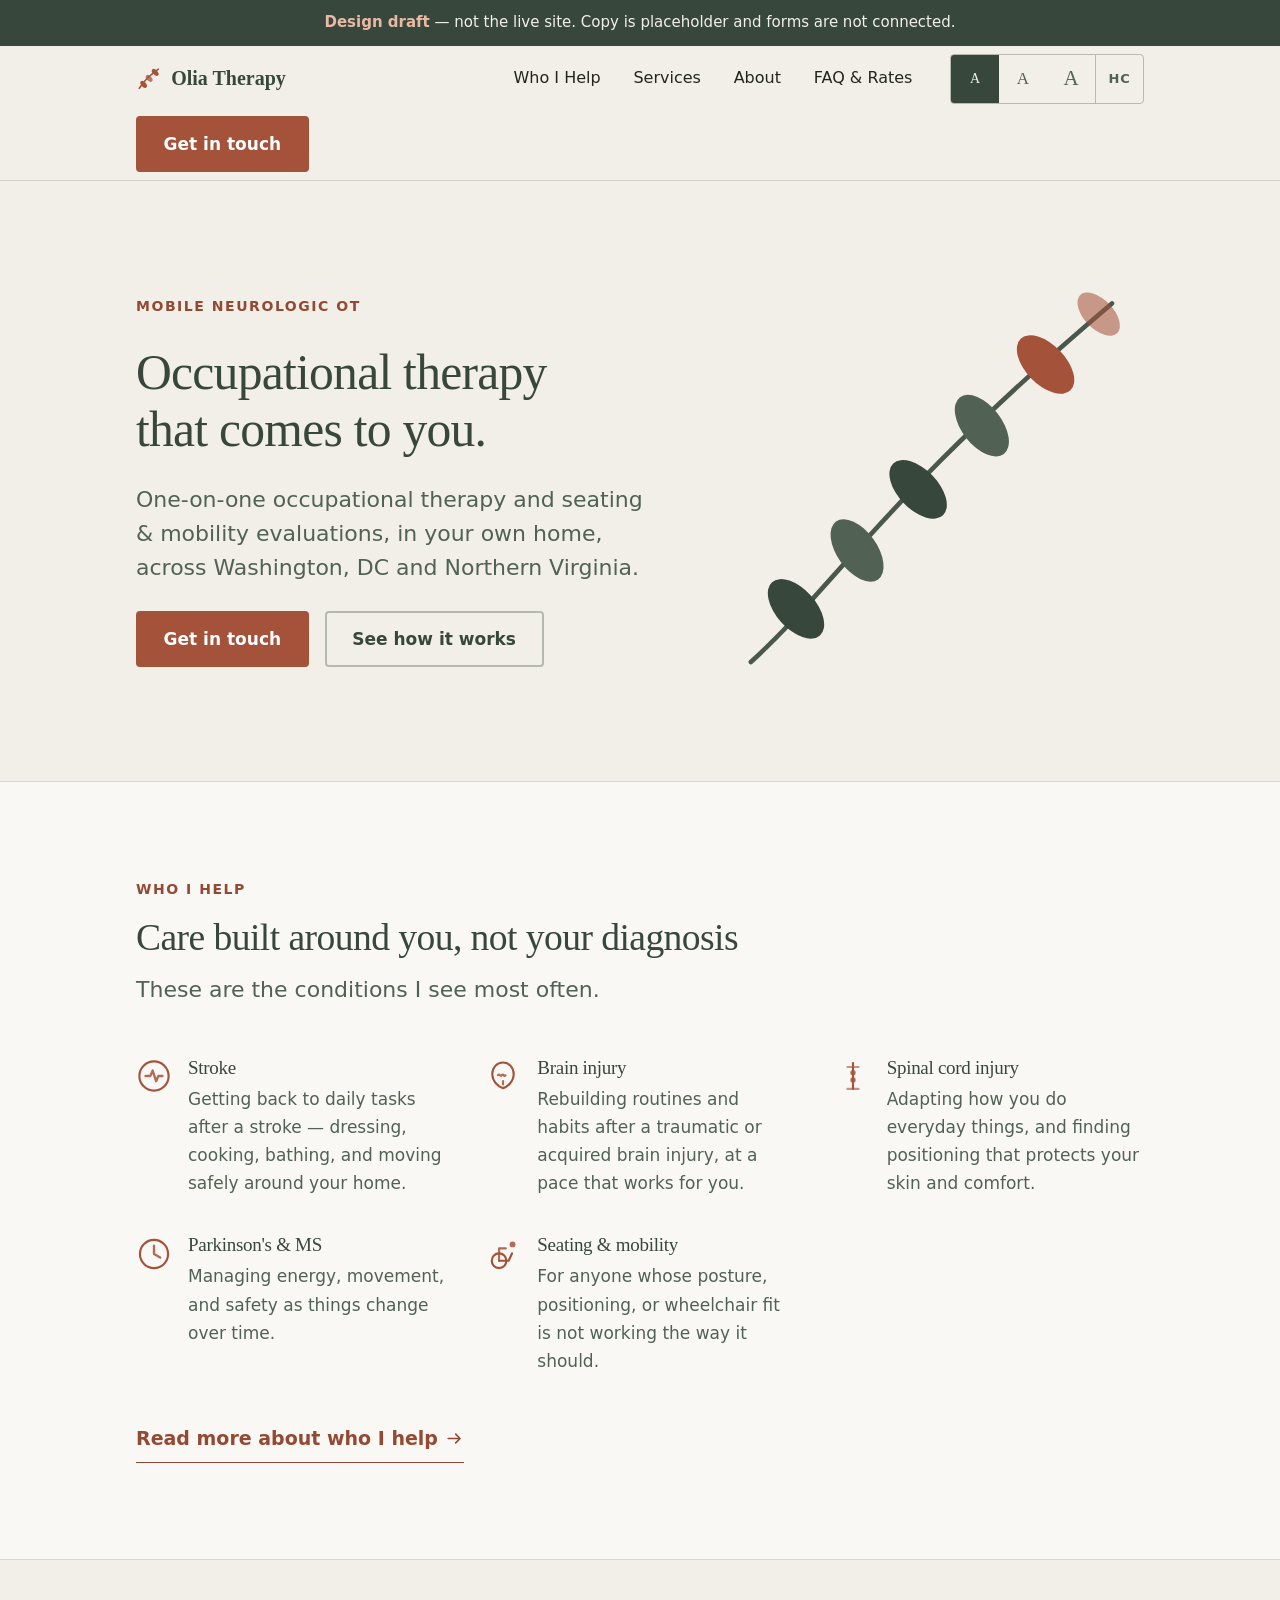
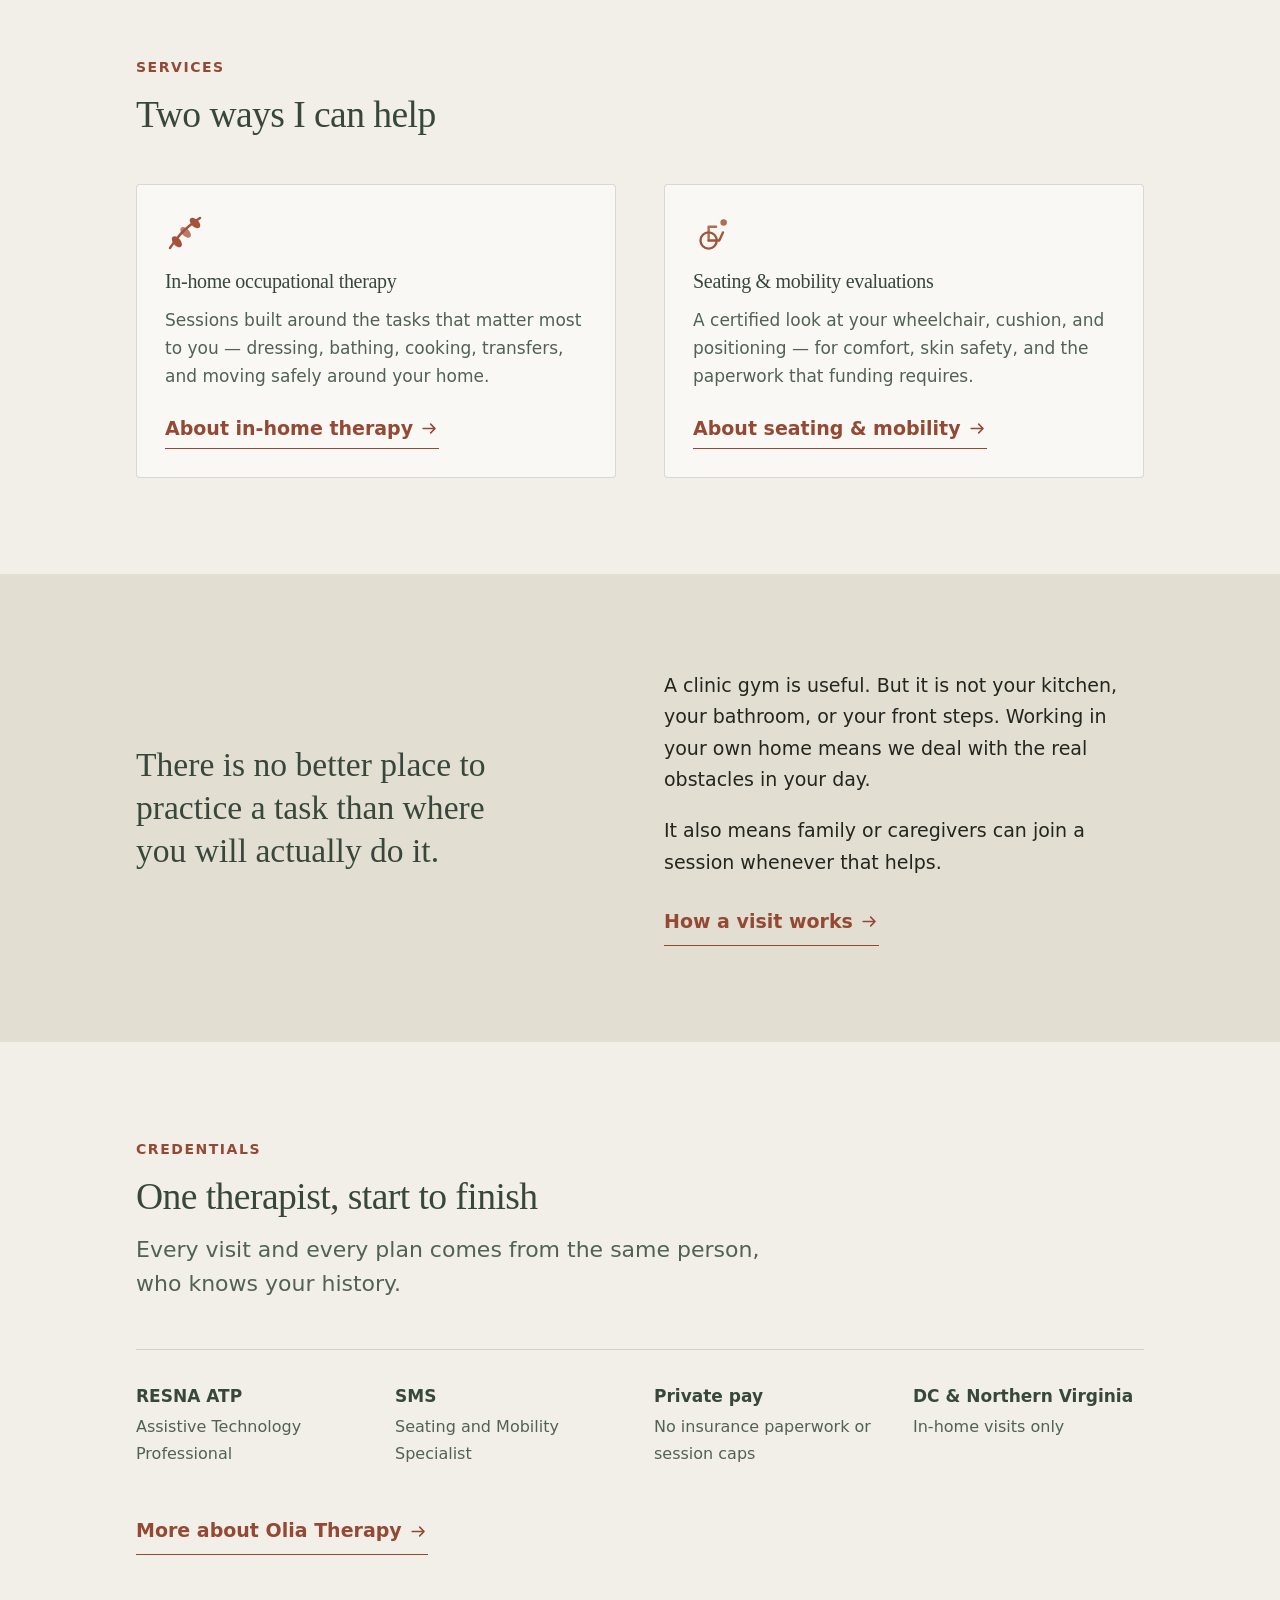
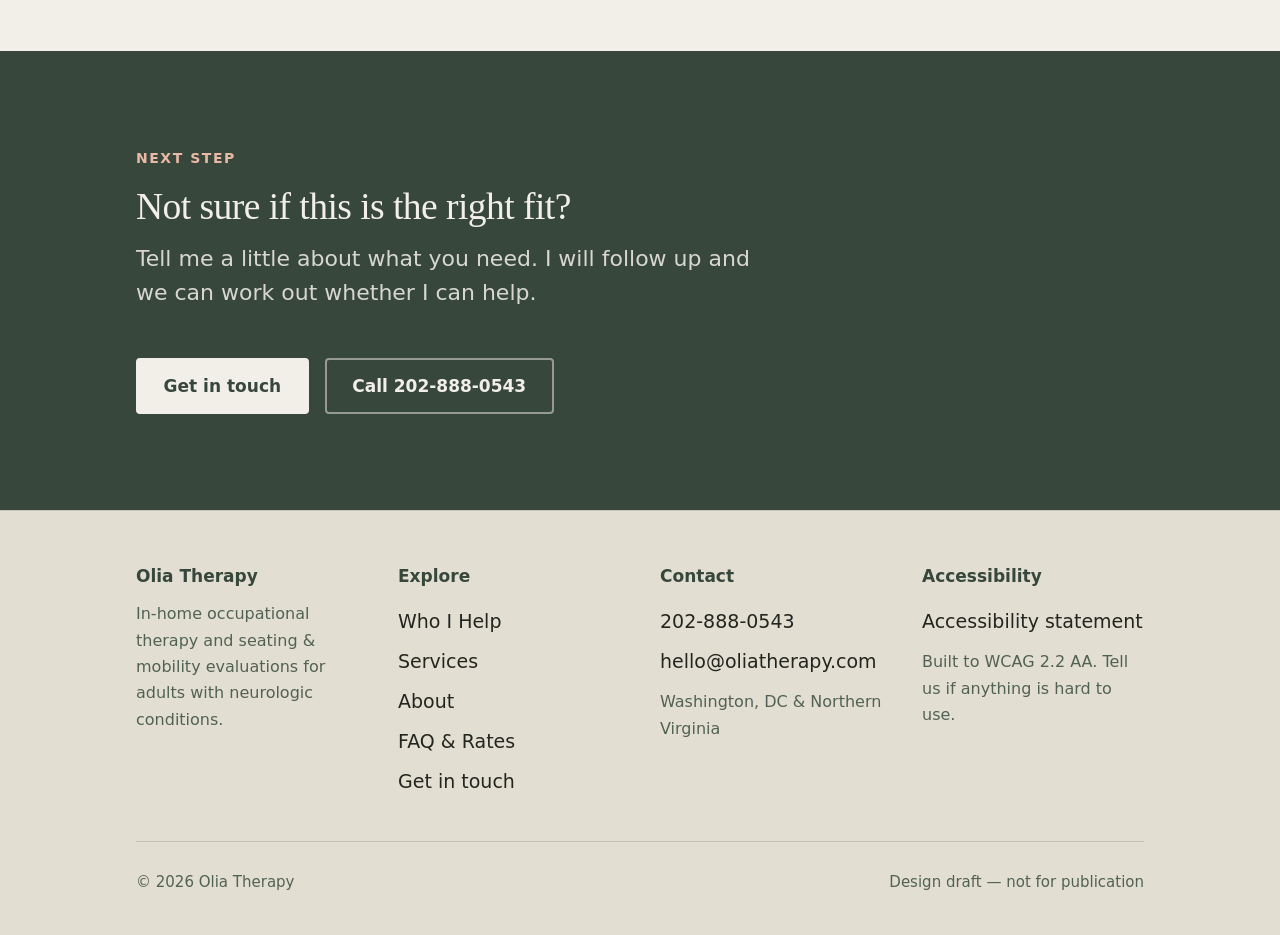
==== index.html @ f05eefa0 "Rebuild Olia Therapy one-pager as a six-page static site Splits the single-scroll draft into Home, W" ====
<!DOCTYPE html>
<html lang="en">
<head>
<meta charset="UTF-8">
<meta name="viewport" content="width=device-width, initial-scale=1">

<!-- DRAFT ONLY. oliatherapy.com is live; this copy must never be indexed
     alongside it. Do not remove until this becomes the canonical site. -->
<meta name="robots" content="noindex, nofollow, noarchive, nosnippet">

<title>In-home occupational therapy in DC & Northern Virginia | Olia Therapy</title>
<link rel="stylesheet" href="assets/css/site.css">
<link rel="preload" href="assets/fonts/worksans-var-latin.woff2" as="font" type="font/woff2" crossorigin>
<link rel="preload" href="assets/fonts/fraunces-var-latin.woff2" as="font" type="font/woff2" crossorigin>
<script>
/* Apply saved reading preferences before first paint to avoid a flash. */
(function(){try{var p=JSON.parse(localStorage.getItem('olia-reader-prefs'))||{};
if(p.textsize&&p.textsize!=='normal')document.documentElement.setAttribute('data-textsize',p.textsize);
if(p.contrast==='high')document.documentElement.setAttribute('data-contrast','high');}catch(e){}})();
</script>
</head>
<body>

<a class="skip" href="#main">Skip to main content</a>

<svg class="visually-hidden" aria-hidden="true" focusable="false" xmlns="http://www.w3.org/2000/svg">
  <symbol id="i-branch" viewBox="0 0 32 32"><path d="M4 28C9 21 13 14 28 4" fill="none" stroke="currentColor" stroke-width="2" stroke-linecap="round"/><ellipse cx="9.5" cy="23" rx="3" ry="5.2" transform="rotate(-40 9.5 23)" fill="currentColor"/><ellipse cx="16.5" cy="15.5" rx="3" ry="5.2" transform="rotate(-45 16.5 15.5)" fill="currentColor" opacity=".75"/><ellipse cx="24" cy="8" rx="3" ry="5.2" transform="rotate(-45 24 8)" fill="currentColor"/></symbol>
  <symbol id="i-phone" viewBox="0 0 24 24"><path d="M6.5 3h3l1.5 4-2 1.5a12 12 0 0 0 6.5 6.5L17 13l4 1.5v3a2.5 2.5 0 0 1-2.8 2.5C10.4 19.3 4.7 13.6 4 5.8A2.5 2.5 0 0 1 6.5 3Z" fill="none" stroke="currentColor" stroke-width="1.9" stroke-linejoin="round"/></symbol>
  <symbol id="i-mail" viewBox="0 0 24 24"><rect x="2.75" y="5" width="18.5" height="14" rx="2" fill="none" stroke="currentColor" stroke-width="1.9"/><path d="m3.5 6.5 8.5 6.5 8.5-6.5" fill="none" stroke="currentColor" stroke-width="1.9" stroke-linecap="round" stroke-linejoin="round"/></symbol>
  <symbol id="i-menu" viewBox="0 0 24 24"><path d="M4 7h16M4 12h16M4 17h16" fill="none" stroke="currentColor" stroke-width="2" stroke-linecap="round"/></symbol>
  <symbol id="i-close" viewBox="0 0 24 24"><path d="m6 6 12 12M18 6 6 18" fill="none" stroke="currentColor" stroke-width="2" stroke-linecap="round"/></symbol>
  <symbol id="i-arrow" viewBox="0 0 24 24"><path d="M4 12h15m0 0-5.5-5.5M19 12l-5.5 5.5" fill="none" stroke="currentColor" stroke-width="2" stroke-linecap="round" stroke-linejoin="round"/></symbol>
  <symbol id="i-chevron" viewBox="0 0 24 24"><path d="m6 9.5 6 6 6-6" fill="none" stroke="currentColor" stroke-width="2" stroke-linecap="round" stroke-linejoin="round"/></symbol>
  <symbol id="i-info" viewBox="0 0 24 24"><circle cx="12" cy="12" r="9.25" fill="none" stroke="currentColor" stroke-width="1.9"/><path d="M12 11v5.5M12 7.6v.9" stroke="currentColor" stroke-width="2" stroke-linecap="round"/></symbol>
  <symbol id="i-camera" viewBox="0 0 24 24"><rect x="2.75" y="6.5" width="18.5" height="13.5" rx="2.5" fill="none" stroke="currentColor" stroke-width="1.8"/><circle cx="12" cy="13.25" r="3.75" fill="none" stroke="currentColor" stroke-width="1.8"/><path d="M8.5 6.5 10 4h4l1.5 2.5" fill="none" stroke="currentColor" stroke-width="1.8" stroke-linejoin="round"/></symbol>
  <symbol id="i-stroke" viewBox="0 0 32 32"><circle cx="16" cy="16" r="13" fill="none" stroke="currentColor" stroke-width="1.9"/><path d="M8.5 16h4.2l2.1-4.8 3.1 9.4 2-4.6h3.6" fill="none" stroke="currentColor" stroke-width="2.1" stroke-linecap="round" stroke-linejoin="round" opacity=".85"/></symbol>
  <symbol id="i-brain" viewBox="0 0 32 32"><path d="M16 4c5.5 0 9.5 4.6 9.5 10.3 0 6.6-5.6 11.4-9.5 12.5-3.9-1.1-9.5-5.9-9.5-12.5C6.5 8.6 10.5 4 16 4Z" fill="none" stroke="currentColor" stroke-width="1.9"/><path d="M11.5 15.2c1.7-1.9 1.7 2 3.4.1 1.7-1.9 1.7 2 3.4.1M16 20.5v3" fill="none" stroke="currentColor" stroke-width="1.9" stroke-linecap="round" opacity=".85"/></symbol>
  <symbol id="i-spine" viewBox="0 0 32 32"><path d="M16 4.5v23" fill="none" stroke="currentColor" stroke-width="1.9" stroke-linecap="round"/><path d="M11 8h10M11 27.5h10" fill="none" stroke="currentColor" stroke-width="1.9" stroke-linecap="round" opacity=".6"/><circle cx="16" cy="13" r="2.4" fill="currentColor" opacity=".85"/><circle cx="16" cy="19.5" r="2.4" fill="currentColor" opacity=".85"/></symbol>
  <symbol id="i-progressive" viewBox="0 0 32 32"><circle cx="16" cy="16" r="12.5" fill="none" stroke="currentColor" stroke-width="1.9"/><path d="M16 8.5V16l5.5 3.2" fill="none" stroke="currentColor" stroke-width="2.1" stroke-linecap="round" stroke-linejoin="round" opacity=".85"/></symbol>
  <symbol id="i-seating" viewBox="0 0 32 32"><circle cx="12.5" cy="22" r="6.5" fill="none" stroke="currentColor" stroke-width="1.9"/><path d="M12.5 22h8.5l3-6.5" fill="none" stroke="currentColor" stroke-width="1.9" stroke-linecap="round" stroke-linejoin="round"/><path d="M12.5 22V11h6" fill="none" stroke="currentColor" stroke-width="1.9" stroke-linecap="round" stroke-linejoin="round" opacity=".85"/><circle cx="24.5" cy="7.5" r="2.6" fill="currentColor" opacity=".85"/></symbol>
</svg>

<aside class="draft-banner" aria-label="Draft notice">
  <strong>Design draft</strong> &mdash; not the live site. Copy is placeholder and forms are not connected.
</aside>

<header class="site-header">
  <div class="header-inner">
    <a class="brand" href="index.html">
      <svg aria-hidden="true" focusable="false" style="color:var(--clay)"><use href="#i-branch"/></svg>
      Olia Therapy
    </a>

    <nav class="nav-links" aria-label="Main">
      <a href="conditions.html">Who I Help</a>
      <a href="services.html">Services</a>
      <a href="about.html">About</a>
      <a href="faq.html">FAQ &amp; Rates</a>
    </nav>

    <div class="reader-controls">
        <span class="visually-hidden" id="rc-desktop-label">Reading options</span>
        <div class="rc-group" role="group" aria-labelledby="rc-desktop-label">
          <button type="button" class="rc-btn s1" data-set-textsize="normal" aria-pressed="true"><span aria-hidden="true">A</span><span class="visually-hidden">Standard text size</span></button>
          <button type="button" class="rc-btn s2" data-set-textsize="large" aria-pressed="false"><span aria-hidden="true">A</span><span class="visually-hidden">Large text size</span></button>
          <button type="button" class="rc-btn s3" data-set-textsize="xlarge" aria-pressed="false"><span aria-hidden="true">A</span><span class="visually-hidden">Extra large text size</span></button>
          <button type="button" class="rc-btn contrast" data-toggle-contrast aria-pressed="false">HC<span class="visually-hidden"> — high contrast mode</span></button>
        </div>
      </div>

    <a class="btn btn-primary" href="contact.html">Get in touch</a>

    <button type="button" class="menu-toggle" data-menu-open aria-expanded="false" aria-controls="mobile-menu">
      <svg aria-hidden="true" focusable="false"><use href="#i-menu"/></svg>
      Menu
    </button>
  </div>
</header>

<div class="mobile-menu" id="mobile-menu" hidden>
  <div class="mm-head">
    <span class="brand" aria-hidden="true">
      <svg focusable="false" style="color:var(--clay)"><use href="#i-branch"/></svg>
      Olia Therapy
    </span>
    <button type="button" class="mm-close" data-menu-close>
      <svg aria-hidden="true" focusable="false"><use href="#i-close"/></svg>
      <span class="visually-hidden">Close menu</span>
    </button>
  </div>
  <nav class="mm-links" aria-label="Main">
    <a href="conditions.html">Who I Help</a>
    <a href="services.html">Services</a>
    <a href="about.html">About</a>
    <a href="faq.html">FAQ &amp; Rates</a>
    <a href="contact.html">Get in touch</a>
  </nav>
  <div class="mm-foot">
    <div class="reader-controls">
        <span class="visually-hidden" id="rc-mobile-label">Reading options</span>
        <div class="rc-group" role="group" aria-labelledby="rc-mobile-label">
          <button type="button" class="rc-btn s1" data-set-textsize="normal" aria-pressed="true"><span aria-hidden="true">A</span><span class="visually-hidden">Standard text size</span></button>
          <button type="button" class="rc-btn s2" data-set-textsize="large" aria-pressed="false"><span aria-hidden="true">A</span><span class="visually-hidden">Large text size</span></button>
          <button type="button" class="rc-btn s3" data-set-textsize="xlarge" aria-pressed="false"><span aria-hidden="true">A</span><span class="visually-hidden">Extra large text size</span></button>
          <button type="button" class="rc-btn contrast" data-toggle-contrast aria-pressed="false">HC<span class="visually-hidden"> — high contrast mode</span></button>
        </div>
      </div>
    <a class="btn btn-primary" href="tel:+12028880543">Call 202-888-0543</a>
  </div>
</div>

<main id="main">

  <section class="hero">
    <div class="wrap">
      <div class="hero-grid">
        <div class="hero-copy">
          <p class="eyebrow">Mobile neurologic OT</p>
          <h1>Occupational therapy that comes to you.</h1>
          <p class="lede">One-on-one occupational therapy and seating &amp; mobility evaluations, in your own home, across Washington, DC and Northern Virginia.</p>
          <div class="btn-row">
            <a class="btn btn-primary" href="contact.html">Get in touch</a>
            <a class="btn btn-secondary" href="services.html">See how it works</a>
          </div>
        </div>
        <svg class="hero-art" viewBox="0 0 320 320" role="img" aria-labelledby="hero-art-title" style="color:var(--deep)">
  <title id="hero-art-title">An olive branch drawn as a rising line of leaves</title>
  <path d="M24 296C86 240 128 168 296 26" fill="none" stroke="currentColor" stroke-width="3.5" stroke-linecap="round" opacity=".9"/>
  <ellipse cx="58" cy="256" rx="15" ry="27" transform="rotate(-42 58 256)" fill="var(--deep)"/>
  <ellipse cx="104" cy="212" rx="15" ry="27" transform="rotate(-36 104 212)" fill="var(--mid)"/>
  <ellipse cx="150" cy="166" rx="15" ry="27" transform="rotate(-44 150 166)" fill="var(--deep)"/>
  <ellipse cx="198" cy="118" rx="15" ry="27" transform="rotate(-38 198 118)" fill="var(--mid)"/>
  <ellipse cx="246" cy="72" rx="15" ry="27" transform="rotate(-44 246 72)" fill="var(--clay)"/>
  <ellipse cx="286" cy="34" rx="11" ry="20" transform="rotate(-44 286 34)" fill="var(--clay)" opacity=".55"/>
</svg>
      </div>
    </div>
  </section>

  <section class="band-surface">
    <div class="wrap">
      <div class="section-head">
        <p class="eyebrow">Who I help</p>
        <h2>Care built around you, not your diagnosis</h2>
        <p class="lede">These are the conditions I see most often.</p>
      </div>
      <div class="condition-list">
        <div class="condition">
          <svg aria-hidden="true" focusable="false" style="color:var(--clay)"><use href="#i-stroke"/></svg>
          <div>
            <h3>Stroke</h3>
            <p>Getting back to daily tasks after a stroke — dressing, cooking, bathing, and moving safely around your home.</p>
          </div>
        </div>
        <div class="condition">
          <svg aria-hidden="true" focusable="false" style="color:var(--clay)"><use href="#i-brain"/></svg>
          <div>
            <h3>Brain injury</h3>
            <p>Rebuilding routines and habits after a traumatic or acquired brain injury, at a pace that works for you.</p>
          </div>
        </div>
        <div class="condition">
          <svg aria-hidden="true" focusable="false" style="color:var(--clay)"><use href="#i-spine"/></svg>
          <div>
            <h3>Spinal cord injury</h3>
            <p>Adapting how you do everyday things, and finding positioning that protects your skin and comfort.</p>
          </div>
        </div>
        <div class="condition">
          <svg aria-hidden="true" focusable="false" style="color:var(--clay)"><use href="#i-progressive"/></svg>
          <div>
            <h3>Parkinson's &amp; MS</h3>
            <p>Managing energy, movement, and safety as things change over time.</p>
          </div>
        </div>
        <div class="condition">
          <svg aria-hidden="true" focusable="false" style="color:var(--clay)"><use href="#i-seating"/></svg>
          <div>
            <h3>Seating &amp; mobility</h3>
            <p>For anyone whose posture, positioning, or wheelchair fit is not working the way it should.</p>
          </div>
        </div>
      </div>
      <p style="margin-top:2.5rem">
        <a class="link-arrow" href="conditions.html">Read more about who I help<svg aria-hidden="true" focusable="false"><use href="#i-arrow"/></svg></a>
      </p>
    </div>
  </section>

  <section>
    <div class="wrap">
      <div class="section-head">
        <p class="eyebrow">Services</p>
        <h2>Two ways I can help</h2>
      </div>
      <div class="grid-2">
        <div class="card">
          <svg class="card-icon" aria-hidden="true" focusable="false" style="color:var(--clay)"><use href="#i-branch"/></svg>
          <h3>In-home occupational therapy</h3>
          <p>Sessions built around the tasks that matter most to you — dressing, bathing, cooking, transfers, and moving safely around your home.</p>
          <a class="link-arrow" href="services.html#in-home">About in-home therapy<svg aria-hidden="true" focusable="false"><use href="#i-arrow"/></svg></a>
        </div>
        <div class="card">
          <svg class="card-icon" aria-hidden="true" focusable="false" style="color:var(--clay)"><use href="#i-seating"/></svg>
          <h3>Seating &amp; mobility evaluations</h3>
          <p>A certified look at your wheelchair, cushion, and positioning — for comfort, skin safety, and the paperwork that funding requires.</p>
          <a class="link-arrow" href="services.html#seating">About seating &amp; mobility<svg aria-hidden="true" focusable="false"><use href="#i-arrow"/></svg></a>
        </div>
      </div>
    </div>
  </section>

  <section class="band-sunk">
    <div class="wrap">
      <div class="grid-2" style="align-items:center">
        <blockquote class="pullquote">
          There is no better place to practice a task than where you will actually do it.
        </blockquote>
        <div class="stack">
          <p>A clinic gym is useful. But it is not your kitchen, your bathroom, or your front steps. Working in your own home means we deal with the real obstacles in your day.</p>
          <p>It also means family or caregivers can join a session whenever that helps.</p>
          <a class="link-arrow" href="services.html">How a visit works<svg aria-hidden="true" focusable="false"><use href="#i-arrow"/></svg></a>
        </div>
      </div>
    </div>
  </section>

  <section>
    <div class="wrap">
      <div class="section-head">
        <p class="eyebrow">Credentials</p>
        <h2>One therapist, start to finish</h2>
        <p class="lede">Every visit and every plan comes from the same person, who knows your history.</p>
      </div>
      <div class="credentials">
        <div class="credential"><p class="credential-name">RESNA ATP</p><p>Assistive Technology Professional</p></div>
        <div class="credential"><p class="credential-name">SMS</p><p>Seating and Mobility Specialist</p></div>
        <div class="credential"><p class="credential-name">Private pay</p><p>No insurance paperwork or session caps</p></div>
        <div class="credential"><p class="credential-name">DC &amp; Northern Virginia</p><p>In-home visits only</p></div>
      </div>
      <p style="margin-top:2.5rem">
        <a class="link-arrow" href="about.html">More about Olia Therapy<svg aria-hidden="true" focusable="false"><use href="#i-arrow"/></svg></a>
      </p>
    </div>
  </section>

  <section class="band-deep">
    <div class="wrap">
      <div class="section-head">
        <p class="eyebrow">Next step</p>
        <h2>Not sure if this is the right fit?</h2>
        <p class="lede">Tell me a little about what you need. I will follow up and we can work out whether I can help.</p>
      </div>
      <div class="btn-row">
        <a class="btn btn-on-deep" href="contact.html">Get in touch</a>
        <a class="btn" style="border-color:rgba(242,239,232,.5);color:var(--on-deep)" href="tel:+12028880543">Call 202-888-0543</a>
      </div>
    </div>
  </section>
</main>

<footer class="site-footer">
  <div class="wrap">
    <div class="footer-grid">
      <div>
        <h2>Olia Therapy</h2>
        <p style="color:var(--mid);font-size:1rem">In-home occupational therapy and seating &amp; mobility evaluations for adults with neurologic conditions.</p>
      </div>
      <div>
        <h2>Explore</h2>
        <ul class="footer-links">
          <li><a href="conditions.html">Who I Help</a></li>
          <li><a href="services.html">Services</a></li>
          <li><a href="about.html">About</a></li>
          <li><a href="faq.html">FAQ &amp; Rates</a></li>
          <li><a href="contact.html">Get in touch</a></li>
        </ul>
      </div>
      <div>
        <h2>Contact</h2>
        <ul class="footer-links">
          <li><a href="tel:+12028880543">202-888-0543</a></li>
          <li><a href="mailto:hello@oliatherapy.com">hello@oliatherapy.com</a></li>
        </ul>
        <p style="color:var(--mid);font-size:1rem;margin-top:.5rem">Washington, DC &amp; Northern Virginia</p>
      </div>
      <div>
        <h2>Accessibility</h2>
        <ul class="footer-links">
          <li><a href="accessibility.html">Accessibility statement</a></li>
        </ul>
        <p style="color:var(--mid);font-size:1rem;margin-top:.5rem">Built to WCAG 2.2 AA. Tell us if anything is hard to use.</p>
      </div>
    </div>
    <div class="footer-bottom">
      <span>&copy; 2026 Olia Therapy</span>
      <span>Design draft &mdash; not for publication</span>
    </div>
  </div>
</footer>

<nav class="call-bar" aria-label="Quick contact">
  <a href="tel:+12028880543"><svg aria-hidden="true" focusable="false"><use href="#i-phone"/></svg>Call</a>
  <a href="mailto:hello@oliatherapy.com"><svg aria-hidden="true" focusable="false"><use href="#i-mail"/></svg>Email</a>
</nav>

<script src="assets/js/site.js"></script>

</body>
</html>
---- assets/css/site.css ----
/* ==========================================================================
   Olia Therapy — design system
   Palette B "Sage & Clay". Every text/background pairing verified >= 4.5:1.
   Audience note: visitors commonly live with stroke, TBI, SCI, Parkinson's,
   MS. Sizes and targets below are deliberately above WCAG 2.2 AA minimums.
   ========================================================================== */

/* ---------- fonts (self-hosted, latin subset) ---------- */
@font-face {
  font-family: 'Fraunces';
  src: url('../fonts/fraunces-var-latin.woff2') format('woff2-variations');
  font-weight: 400 600;
  font-style: normal;
  font-display: swap;
  unicode-range: U+0000-00FF, U+0131, U+0152-0153, U+02BB-02BC, U+2000-206F, U+2122;
}
@font-face {
  font-family: 'Work Sans';
  src: url('../fonts/worksans-var-latin.woff2') format('woff2-variations');
  font-weight: 400 600;
  font-style: normal;
  font-display: swap;
  unicode-range: U+0000-00FF, U+0131, U+0152-0153, U+02BB-02BC, U+2000-206F, U+2122;
}

/* ---------- tokens ---------- */
:root {
  /* palette B — sage & clay */
  --ink:        #23261F;  /* body text        13.4:1 on --bg */
  --deep:       #38473C;  /* headings          8.6:1 on --bg */
  --mid:        #516254;  /* muted text  5.7/6.1/4.9 on bg/surface/sunk */
  --clay:       #A4523A;  /* accent: text 4.8:1, white-on-fill 5.5:1 */
  --clay-deep:  #934934;  /* accent text 5.6/6.1/4.8 on bg/surface/sunk */
  --bg:         #F2EFE8;  /* page ground */
  --surface:    #FAF8F4;  /* raised panels */
  --sunk:       #E3DED2;  /* recessed bands */
  --line:       rgba(56, 71, 60, 0.18);
  --line-firm:  rgba(56, 71, 60, 0.32);
  --on-deep:    #F2EFE8;  /* text on --deep fills */
  --on-clay:    #FFFFFF;  /* text on --clay fills */

  /* type */
  --serif: 'Fraunces', Georgia, 'Times New Roman', serif;
  --sans:  'Work Sans', -apple-system, BlinkMacSystemFont, 'Segoe UI', system-ui, sans-serif;
  --text-base: 1.1875rem;   /* 19px floor — stroke-accessibility research */
  --leading: 1.65;
  --measure: 65ch;

  /* space + chrome */
  --gutter: clamp(1.25rem, 4vw, 2.5rem);
  --section-y: clamp(3.5rem, 8vw, 6rem);
  --header-h: 4.5rem;
  --radius: 4px;
  --tap: 3rem;              /* 48px — double the WCAG 2.2 minimum */
  --focus: var(--clay-deep);
}

/* reader preference: high contrast. Every pairing pushed past 7:1. */
:root[data-contrast="high"] {
  --ink:       #14170F;
  --deep:      #1E2A20;
  --mid:       #33412F;
  --clay:      #7A3826;
  --clay-deep: #6E3221;
  --bg:        #FFFDF7;
  --surface:   #FFFFFF;
  --sunk:      #F0ECE0;
  --line:      rgba(20, 23, 15, 0.45);
  --line-firm: rgba(20, 23, 15, 0.7);
  --focus:     #14170F;
}

/* reader preference: text size. Scales the root so every rem follows. */
:root[data-textsize="large"]  { font-size: 112.5%; }
:root[data-textsize="xlarge"] { font-size: 125%; }

/* ---------- reset ---------- */
*, *::before, *::after { box-sizing: border-box; }
html { -webkit-text-size-adjust: 100%; scroll-behavior: smooth; }
body {
  margin: 0;
  background: var(--bg);
  color: var(--ink);
  font-family: var(--sans);
  font-size: var(--text-base);
  line-height: var(--leading);
  -webkit-font-smoothing: antialiased;
  overflow-x: hidden;
}
img, svg, video { max-width: 100%; height: auto; display: block; }
button, input, select, textarea { font: inherit; color: inherit; }

/* ---------- typography ---------- */
h1, h2, h3, h4 {
  font-family: var(--serif);
  color: var(--deep);
  font-weight: 500;
  line-height: 1.15;
  letter-spacing: -0.015em;
  text-wrap: balance;
  margin: 0;
}
h1 { font-size: clamp(2.1rem, 5vw, 3.1rem); }
h2 { font-size: clamp(1.65rem, 3.4vw, 2.35rem); }
h3 { font-size: clamp(1.25rem, 2.2vw, 1.5rem); line-height: 1.25; }
h4 { font-size: 1.0625rem; font-family: var(--sans); font-weight: 600; letter-spacing: 0; }
p  { margin: 0; max-width: var(--measure); }
strong { font-weight: 600; color: var(--deep); }

a { color: var(--clay-deep); text-underline-offset: 0.18em; text-decoration-thickness: 1px; }
a:hover { text-decoration-thickness: 2px; }

.lede {
  font-size: clamp(1.2rem, 2.1vw, 1.375rem);
  line-height: 1.55;
  color: var(--mid);
  max-width: 46ch;
}
.eyebrow {
  font-size: 0.875rem;
  font-weight: 600;
  letter-spacing: 0.11em;
  text-transform: uppercase;
  color: var(--clay-deep);
  margin: 0;
}

/* ---------- layout ---------- */
.wrap { width: 100%; max-width: 68rem; margin-inline: auto; padding-inline: var(--gutter); }
.wrap-narrow { max-width: 46rem; }
section { padding-block: var(--section-y); }
.band-surface { background: var(--surface); border-block: 1px solid var(--line); }
.band-sunk    { background: var(--sunk); }
.band-deep    { background: var(--deep); color: var(--on-deep); }
.band-deep h1, .band-deep h2, .band-deep h3 { color: var(--on-deep); }
.band-deep .lede, .band-deep p { color: rgba(242, 239, 232, 0.86); }
.band-deep .eyebrow { color: #E8B9A5; }

.stack   { display: flex; flex-direction: column; gap: 1.25rem; }
.stack-s { display: flex; flex-direction: column; gap: 0.75rem; }
.stack-l { display: flex; flex-direction: column; gap: 2.5rem; }
.section-head { display: flex; flex-direction: column; gap: 0.9rem; max-width: 54ch; margin-bottom: 3rem; }

/* WCAG 2.2 — 2.4.11 Focus Not Obscured: sticky header must never cover focus */
:where(h1, h2, h3, section, [id]) { scroll-margin-top: calc(var(--header-h) + 1.5rem); }

/* ---------- focus + skip ---------- */
:focus-visible {
  outline: 3px solid var(--focus);
  outline-offset: 3px;
  border-radius: 2px;
}
.skip {
  position: absolute; left: var(--gutter); top: -100vh; z-index: 100;
  background: var(--deep); color: var(--on-deep);
  padding: 0.9rem 1.5rem; border-radius: var(--radius); font-weight: 600;
  text-decoration: none;
}
.skip:focus { top: 0.75rem; }

/* ---------- header ---------- */
.site-header {
  position: sticky; top: 0; z-index: 50;
  background: color-mix(in srgb, var(--bg) 92%, transparent);
  backdrop-filter: blur(8px);
  border-bottom: 1px solid var(--line);
}
@supports not (backdrop-filter: blur(8px)) { .site-header { background: var(--bg); } }

.header-inner {
  max-width: 68rem; margin-inline: auto; padding: 0.5rem var(--gutter);
  min-height: var(--header-h);
  display: flex; align-items: center; gap: 0.75rem 1.5rem;
  /* wraps instead of overflowing when the reader enlarges text to 200% */
  flex-wrap: wrap;
}
.brand {
  display: inline-flex; align-items: center; gap: 0.6rem;
  font-family: var(--serif); font-size: 1.25rem; font-weight: 600;
  color: var(--deep); text-decoration: none; margin-right: auto;
  padding-block: 0.5rem;
}
.brand svg { width: 1.6rem; height: 1.6rem; flex: none; }

.nav-links { display: flex; align-items: center; gap: 0.35rem; }
.nav-links a {
  display: inline-flex; align-items: center; min-height: var(--tap);
  padding: 0 0.85rem; border-radius: var(--radius);
  color: var(--ink); text-decoration: none; font-size: 1rem;
}
.nav-links a:hover { background: var(--sunk); color: var(--deep); }
.nav-links a[aria-current="page"] {
  color: var(--deep); font-weight: 600;
  box-shadow: inset 0 -2px 0 var(--clay);
}

/* ---------- reader controls ---------- */
.reader-controls { display: flex; align-items: center; gap: 0.4rem; }
.rc-group { display: flex; align-items: center; border: 1px solid var(--line-firm); border-radius: var(--radius); overflow: hidden; }
.rc-btn {
  min-width: var(--tap); min-height: var(--tap);
  display: inline-flex; align-items: center; justify-content: center;
  background: transparent; border: 0; cursor: pointer;
  color: var(--mid); font-family: var(--serif); line-height: 1;
}
.rc-btn:hover { background: var(--sunk); color: var(--deep); }
.rc-btn[aria-pressed="true"] { background: var(--deep); color: var(--on-deep); }
.rc-btn.s1 { font-size: 0.875rem; }
.rc-btn.s2 { font-size: 1.0625rem; }
.rc-btn.s3 { font-size: 1.3125rem; }
.rc-btn.contrast { border-left: 1px solid var(--line-firm); font-family: var(--sans); font-size: 0.8125rem; font-weight: 600; letter-spacing: 0.06em; padding-inline: 0.75rem; }

/* ---------- buttons ---------- */
.btn {
  display: inline-flex; align-items: center; justify-content: center;
  min-height: var(--tap); padding: 0.75rem 1.6rem;
  border-radius: var(--radius); border: 2px solid transparent;
  font-size: 1.0625rem; font-weight: 600; text-decoration: none; cursor: pointer;
  transition: background-color .15s ease, border-color .15s ease, color .15s ease;
}
.btn-primary { background: var(--clay); color: var(--on-clay); border-color: var(--clay); }
.btn-primary:hover { background: var(--clay-deep); border-color: var(--clay-deep); }
.btn-secondary { background: transparent; color: var(--deep); border-color: var(--line-firm); }
.btn-secondary:hover { border-color: var(--deep); background: var(--surface); }
.btn-on-deep { background: var(--on-deep); color: var(--deep); border-color: var(--on-deep); }
.btn-on-deep:hover { background: #fff; border-color: #fff; }
.btn-row { display: flex; flex-wrap: wrap; gap: 1rem; }

.link-arrow {
  display: inline-flex; align-items: center; gap: 0.45rem;
  min-height: var(--tap); font-weight: 600; color: var(--clay-deep);
  text-decoration: none; box-shadow: inset 0 -1px 0 currentColor; width: fit-content;
}
.link-arrow:hover { box-shadow: inset 0 -2px 0 currentColor; }
.link-arrow svg { width: 1em; height: 1em; flex: none; }

/* ---------- mobile menu ---------- */
.menu-toggle { display: none; }
.mobile-menu { display: none; }

@media (max-width: 61.25rem) {
  .nav-links, .header-inner .reader-controls { display: none; }
  .menu-toggle {
    display: inline-flex; align-items: center; gap: 0.55rem;
    min-height: var(--tap); padding: 0 1rem;
    background: transparent; border: 1px solid var(--line-firm);
    border-radius: var(--radius); color: var(--deep);
    font-size: 1rem; font-weight: 600; cursor: pointer;
  }
  .menu-toggle svg { width: 1.25rem; height: 1.25rem; }

  .mobile-menu {
    display: flex; flex-direction: column;
    position: fixed; inset: 0; z-index: 60;
    background: var(--bg);
    overflow-y: auto; overscroll-behavior: contain;
  }
  .mobile-menu[hidden] { display: none; }
  .mm-head {
    display: flex; align-items: center; justify-content: space-between; gap: 1rem;
    padding: 0 var(--gutter); min-height: var(--header-h);
    border-bottom: 1px solid var(--line);
  }
  .mm-close {
    min-width: var(--tap); min-height: var(--tap);
    display: inline-flex; align-items: center; justify-content: center;
    background: transparent; border: 1px solid var(--line-firm);
    border-radius: var(--radius); color: var(--deep); cursor: pointer;
  }
  .mm-close svg { width: 1.5rem; height: 1.5rem; }
  .mm-links { display: flex; flex-direction: column; padding: 0.5rem var(--gutter); }
  .mm-links a {
    display: flex; align-items: center; min-height: 3.5rem;
    font-family: var(--serif); font-size: 1.5rem; color: var(--deep);
    text-decoration: none; border-bottom: 1px solid var(--line);
  }
  .mm-links a[aria-current="page"] { color: var(--clay-deep); font-weight: 600; }
  .mm-foot { padding: 1.5rem var(--gutter) 6rem; display: flex; flex-direction: column; gap: 1.25rem; }
  .mm-foot .reader-controls { display: flex; }
}

/* ---------- mobile call bar ---------- */
.call-bar { display: none; }
@media (max-width: 47.5rem) {
  /* The sticky Call/Email bar covers this, so the header CTA is redundant
     here and would otherwise wrap the header onto a second row. */
  .header-inner > .btn-primary { display: none; }

  .call-bar {
    display: grid; grid-template-columns: 1fr 1fr;
    position: fixed; left: 0; right: 0; bottom: 0; z-index: 40;
    background: var(--deep);
    padding-bottom: env(safe-area-inset-bottom, 0);
  }
  .call-bar a {
    display: inline-flex; align-items: center; justify-content: center; gap: 0.5rem;
    min-height: 3.5rem; color: var(--on-deep); text-decoration: none;
    font-weight: 600; font-size: 1.0625rem;
  }
  .call-bar a + a { border-left: 1px solid rgba(242,239,232,.25); }
  .call-bar svg { width: 1.15rem; height: 1.15rem; flex: none; }
  body { padding-bottom: 3.5rem; }
}

/* ---------- hero ---------- */
.hero { padding-block: clamp(3rem, 7vw, 5.5rem); }
.hero-grid { display: grid; grid-template-columns: 1.1fr 0.9fr; gap: clamp(2rem, 5vw, 4rem); align-items: center; }
.hero-copy { display: flex; flex-direction: column; gap: 1.6rem; align-items: flex-start; }
@media (max-width: 56.25rem) {
  .hero-grid { grid-template-columns: 1fr; }
  .hero-art { max-width: 20rem; margin-inline: auto; }
}

/* ---------- cards + grids ---------- */
.grid-3 { display: grid; grid-template-columns: repeat(auto-fit, minmax(15rem, 1fr)); gap: 1.5rem; }
.grid-2 { display: grid; grid-template-columns: repeat(auto-fit, minmax(19rem, 1fr)); gap: clamp(1.5rem, 4vw, 3rem); }

.card {
  background: var(--surface); border: 1px solid var(--line);
  border-radius: var(--radius); padding: 1.75rem;
  display: flex; flex-direction: column; gap: 0.7rem;
}
.card h3 { font-size: 1.25rem; }
.card p { color: var(--mid); font-size: 1.0625rem; }
.card-icon { width: 2.5rem; height: 2.5rem; margin-bottom: 0.3rem; }
.card .link-arrow { margin-top: auto; padding-top: 0.5rem; }

/* condition list — content-led, not a card grid */
.condition-list { display: grid; grid-template-columns: repeat(auto-fit, minmax(17rem, 1fr)); gap: 2.25rem 2.5rem; }
.condition { display: flex; gap: 1rem; align-items: flex-start; }
.condition svg { width: 2.25rem; height: 2.25rem; flex: none; margin-top: 0.15rem; }
.condition h3 { font-size: 1.1875rem; margin-bottom: 0.35rem; }
.condition p { color: var(--mid); font-size: 1.0625rem; }

/* service blocks */
.service-block { display: grid; grid-template-columns: 0.85fr 1.15fr; gap: clamp(1.5rem, 4vw, 3.5rem); align-items: start; }
.service-block + .service-block { margin-top: var(--section-y); padding-top: var(--section-y); border-top: 1px solid var(--line); }
@media (max-width: 56.25rem) { .service-block { grid-template-columns: 1fr; } }

.tag {
  display: inline-block; width: fit-content;
  font-size: 0.8125rem; font-weight: 600; letter-spacing: 0.09em; text-transform: uppercase;
  color: var(--clay-deep); border: 1px solid var(--line-firm);
  border-radius: 99px; padding: 0.35rem 0.85rem;
}

/* checklist */
.checks { list-style: none; margin: 0; padding: 0; display: flex; flex-direction: column; gap: 0.85rem; }
.checks li { display: grid; grid-template-columns: 1.35rem 1fr; gap: 0.85rem; align-items: start; }
.checks li::before {
  content: ""; width: 1.35rem; height: 1.35rem; margin-top: 0.2rem;
  background: var(--clay); border-radius: 50%;
  -webkit-mask: url("data:image/svg+xml,%3Csvg xmlns='http://www.w3.org/2000/svg' viewBox='0 0 24 24'%3E%3Cpath d='M5 12.5l4.5 4.5L19 7.5' fill='none' stroke='%23000' stroke-width='2.5' stroke-linecap='round' stroke-linejoin='round'/%3E%3C/svg%3E") center/1.35rem no-repeat;
          mask: url("data:image/svg+xml,%3Csvg xmlns='http://www.w3.org/2000/svg' viewBox='0 0 24 24'%3E%3Cpath d='M5 12.5l4.5 4.5L19 7.5' fill='none' stroke='%23000' stroke-width='2.5' stroke-linecap='round' stroke-linejoin='round'/%3E%3C/svg%3E") center/1.35rem no-repeat;
}

/* pull quote */
.pullquote {
  font-family: var(--serif); font-weight: 500;
  font-size: clamp(1.5rem, 3.2vw, 2.1rem); line-height: 1.28;
  color: var(--deep); margin: 0; max-width: 22ch;
}
.pullquote cite { display: block; margin-top: 1.25rem; font-family: var(--sans); font-size: 1rem; font-style: normal; color: var(--mid); }

/* credentials */
.credentials { display: grid; grid-template-columns: repeat(auto-fit, minmax(13rem, 1fr)); gap: 1.75rem; padding-top: 2rem; border-top: 1px solid var(--line); }
.credential .credential-name {
  color: var(--deep); margin-bottom: 0.25rem;
  font-family: var(--sans); font-weight: 600; font-size: 1.0625rem;
}
.credential p { color: var(--mid); font-size: 1rem; }

/* area list */
.area-list { list-style: none; margin: 0; padding: 0; }
.area-list li { padding: 0.9rem 0; border-bottom: 1px solid var(--line); font-size: 1.0625rem; }
.area-list li:last-child { border-bottom: none; }

/* FAQ accordion */
.faq-list { display: flex; flex-direction: column; }
.faq-item { border-bottom: 1px solid var(--line); }
.faq-item:first-child { border-top: 1px solid var(--line); }
.faq-q {
  width: 100%; min-height: var(--tap); padding: 1.35rem 3rem 1.35rem 0;
  background: none; border: 0; cursor: pointer; text-align: left;
  display: flex; align-items: center; justify-content: space-between; gap: 1rem;
  font-family: var(--serif); font-size: 1.25rem; font-weight: 500; color: var(--deep);
  position: relative;
}
.faq-q:hover { color: var(--clay-deep); }
.faq-q .chev {
  position: absolute; right: 0; width: 1.5rem; height: 1.5rem; flex: none;
  transition: transform .2s ease; color: var(--clay-deep);
}
.faq-q[aria-expanded="true"] .chev { transform: rotate(180deg); }
.faq-a { padding: 0 0 1.5rem; display: flex; flex-direction: column; gap: 1rem; }
.faq-a[hidden] { display: none; }

/* forms */
.form { display: flex; flex-direction: column; gap: 1.35rem; max-width: 34rem; }
.field { display: flex; flex-direction: column; gap: 0.45rem; }
.field label { font-weight: 600; font-size: 1rem; color: var(--deep); }
.field .hint { font-size: 0.9375rem; color: var(--mid); }
.field input, .field textarea, .field select {
  width: 100%; min-height: var(--tap);
  background: var(--surface); color: var(--ink);
  border: 1px solid var(--line-firm); border-radius: var(--radius);
  padding: 0.75rem 0.9rem; font-size: 1.0625rem;
}
.field textarea { min-height: 8rem; resize: vertical; }
.field input::placeholder, .field textarea::placeholder { color: var(--mid); opacity: .8; }
.field input:focus-visible, .field textarea:focus-visible, .field select:focus-visible { border-color: var(--focus); }

.band-deep .field label { color: var(--on-deep); }
.band-deep .field .hint { color: rgba(242,239,232,.75); }
.band-deep .field input, .band-deep .field textarea {
  background: rgba(242,239,232,.1); color: var(--on-deep); border-color: rgba(242,239,232,.4);
}
.band-deep .field input::placeholder, .band-deep .field textarea::placeholder { color: rgba(242,239,232,.55); }
.band-deep :focus-visible { outline-color: #E8B9A5; }

.notice {
  display: grid; grid-template-columns: auto 1fr; gap: 0.85rem; align-items: start;
  background: var(--sunk); border-left: 3px solid var(--clay);
  padding: 1rem 1.25rem; border-radius: var(--radius); font-size: 1rem;
}
.notice svg { width: 1.35rem; height: 1.35rem; color: var(--clay-deep); flex: none; margin-top: 0.15rem; }
.notice p { color: var(--ink); max-width: 58ch; }
.band-deep .notice { background: rgba(242,239,232,.1); border-left-color: #E8B9A5; }
.band-deep .notice p { color: rgba(242,239,232,.9); }
.band-deep .notice svg { color: #E8B9A5; }

/* contact direct links */
.contact-direct { display: flex; flex-direction: column; gap: 0.5rem; }
.contact-direct a {
  display: inline-flex; align-items: center; gap: 0.75rem;
  min-height: var(--tap); font-size: 1.25rem; font-weight: 600;
  color: var(--on-deep); text-decoration: none; width: fit-content;
}
.contact-direct a:hover { color: #E8B9A5; }
.contact-direct svg { width: 1.35rem; height: 1.35rem; flex: none; }

/* prose (accessibility statement, long copy) */
.prose { display: flex; flex-direction: column; gap: 1.35rem; }
.prose h2 { margin-top: 1.5rem; }
.prose h3 { margin-top: 1rem; }
.prose ul { margin: 0; padding-left: 1.35rem; display: flex; flex-direction: column; gap: 0.6rem; }
.prose li { max-width: var(--measure); }
.prose li::marker { color: var(--clay); }

/* draft banner — removed before any real launch */
.draft-banner {
  display: block;
  background: var(--deep); color: var(--on-deep);
  font-size: 0.9375rem; text-align: center; padding: 0.65rem var(--gutter);
}
.draft-banner strong { color: #E8B9A5; }

/* footer */
.site-footer { background: var(--sunk); border-top: 1px solid var(--line); padding-block: 3.5rem 2.5rem; }
.footer-grid { display: grid; grid-template-columns: repeat(auto-fit, minmax(13rem, 1fr)); gap: 2.5rem; }
.footer-grid h2 { color: var(--deep); margin-bottom: 0.9rem;
  font-family: var(--sans); font-weight: 600; font-size: 1.0625rem; letter-spacing: 0; }
.footer-links { list-style: none; margin: 0; padding: 0; display: flex; flex-direction: column; }
.footer-links a { display: inline-flex; align-items: center; min-height: 2.5rem; color: var(--ink); text-decoration: none; }
.footer-links a:hover { color: var(--clay-deep); text-decoration: underline; }
.footer-bottom {
  margin-top: 2.5rem; padding-top: 1.75rem; border-top: 1px solid var(--line);
  display: flex; flex-wrap: wrap; gap: 0.75rem 2rem; justify-content: space-between;
  font-size: 0.9375rem; color: var(--mid);
}

/* ---------- utilities ---------- */
.visually-hidden {
  position: absolute; width: 1px; height: 1px; margin: -1px;
  padding: 0; overflow: hidden; clip: rect(0 0 0 0); white-space: nowrap; border: 0;
}
.text-center { text-align: center; }
.mx-auto { margin-inline: auto; }

@media (prefers-reduced-motion: reduce) {
  html { scroll-behavior: auto; }
  *, *::before, *::after { animation-duration: .01ms !important; animation-iteration-count: 1 !important; transition-duration: .01ms !important; }
  .faq-q .chev { transition: none; }
}

@media print {
  .site-header, .call-bar, .mobile-menu, .draft-banner, .reader-controls { display: none !important; }
  body { background: #fff; }
}

/* ---------- photo placeholders (no real imagery yet) ---------- */
.photo-slot {
  display: flex; flex-direction: column; align-items: center; justify-content: center;
  gap: 0.6rem; text-align: center;
  background: var(--sunk); border: 2px dashed var(--line-firm);
  border-radius: var(--radius); padding: 2rem 1.5rem; min-height: 15rem;
  color: var(--mid);
}
.photo-slot svg { width: 2.25rem; height: 2.25rem; color: var(--mid); }
.photo-slot b { color: var(--deep); font-size: 1.0625rem; }
.photo-slot span { font-size: 0.9375rem; max-width: 28ch; }
.photo-slot.portrait { aspect-ratio: 4 / 5; min-height: 0; }

/* ---------- numbered steps (a real sequence, so numbers mean something) ---------- */
.steps { list-style: none; margin: 0; padding: 0; counter-reset: step; display: grid; grid-template-columns: repeat(auto-fit, minmax(16rem, 1fr)); gap: 2rem; }
.steps li { counter-increment: step; display: flex; flex-direction: column; gap: 0.6rem; }
.steps li::before {
  content: counter(step);
  font-family: var(--serif); font-size: 1.5rem; color: var(--clay-deep);
  width: 2.75rem; height: 2.75rem; border: 1px solid var(--line-firm); border-radius: 50%;
  display: inline-flex; align-items: center; justify-content: center;
}
.steps h3 { font-size: 1.1875rem; }
.steps p { color: var(--mid); font-size: 1.0625rem; }

/* ---------- form status ---------- */
.form-status {
  background: var(--sunk); border-left: 3px solid var(--clay);
  padding: 1rem 1.25rem; border-radius: var(--radius); font-size: 1rem; max-width: 34rem;
}
.form-status[hidden] { display: none; }
.band-deep .form-status { background: rgba(242,239,232,.12); border-left-color: #E8B9A5; color: var(--on-deep); }

/* ---------- draft copy marker ---------- */
.draft-note {
  font-size: 0.9375rem; color: var(--mid); font-style: italic;
  border-left: 2px solid var(--line-firm); padding-left: 0.9rem; max-width: 58ch;
}
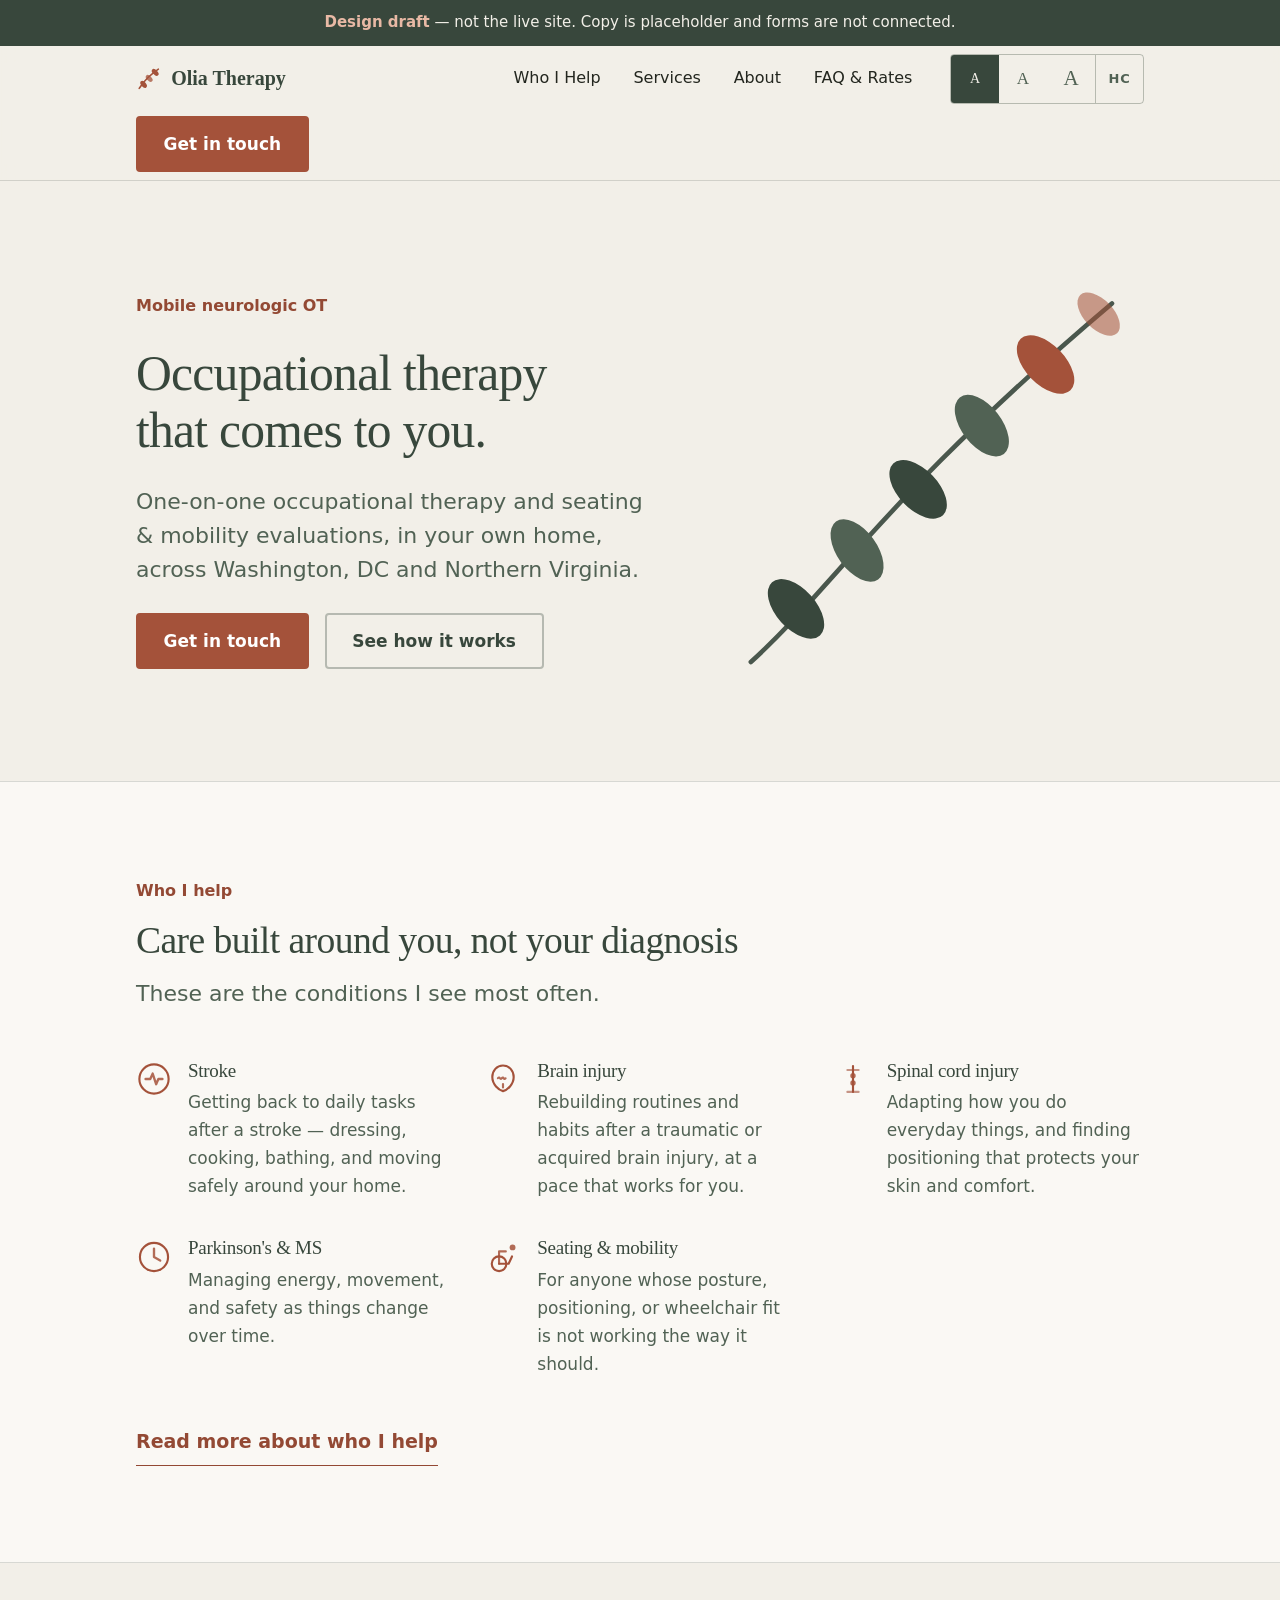
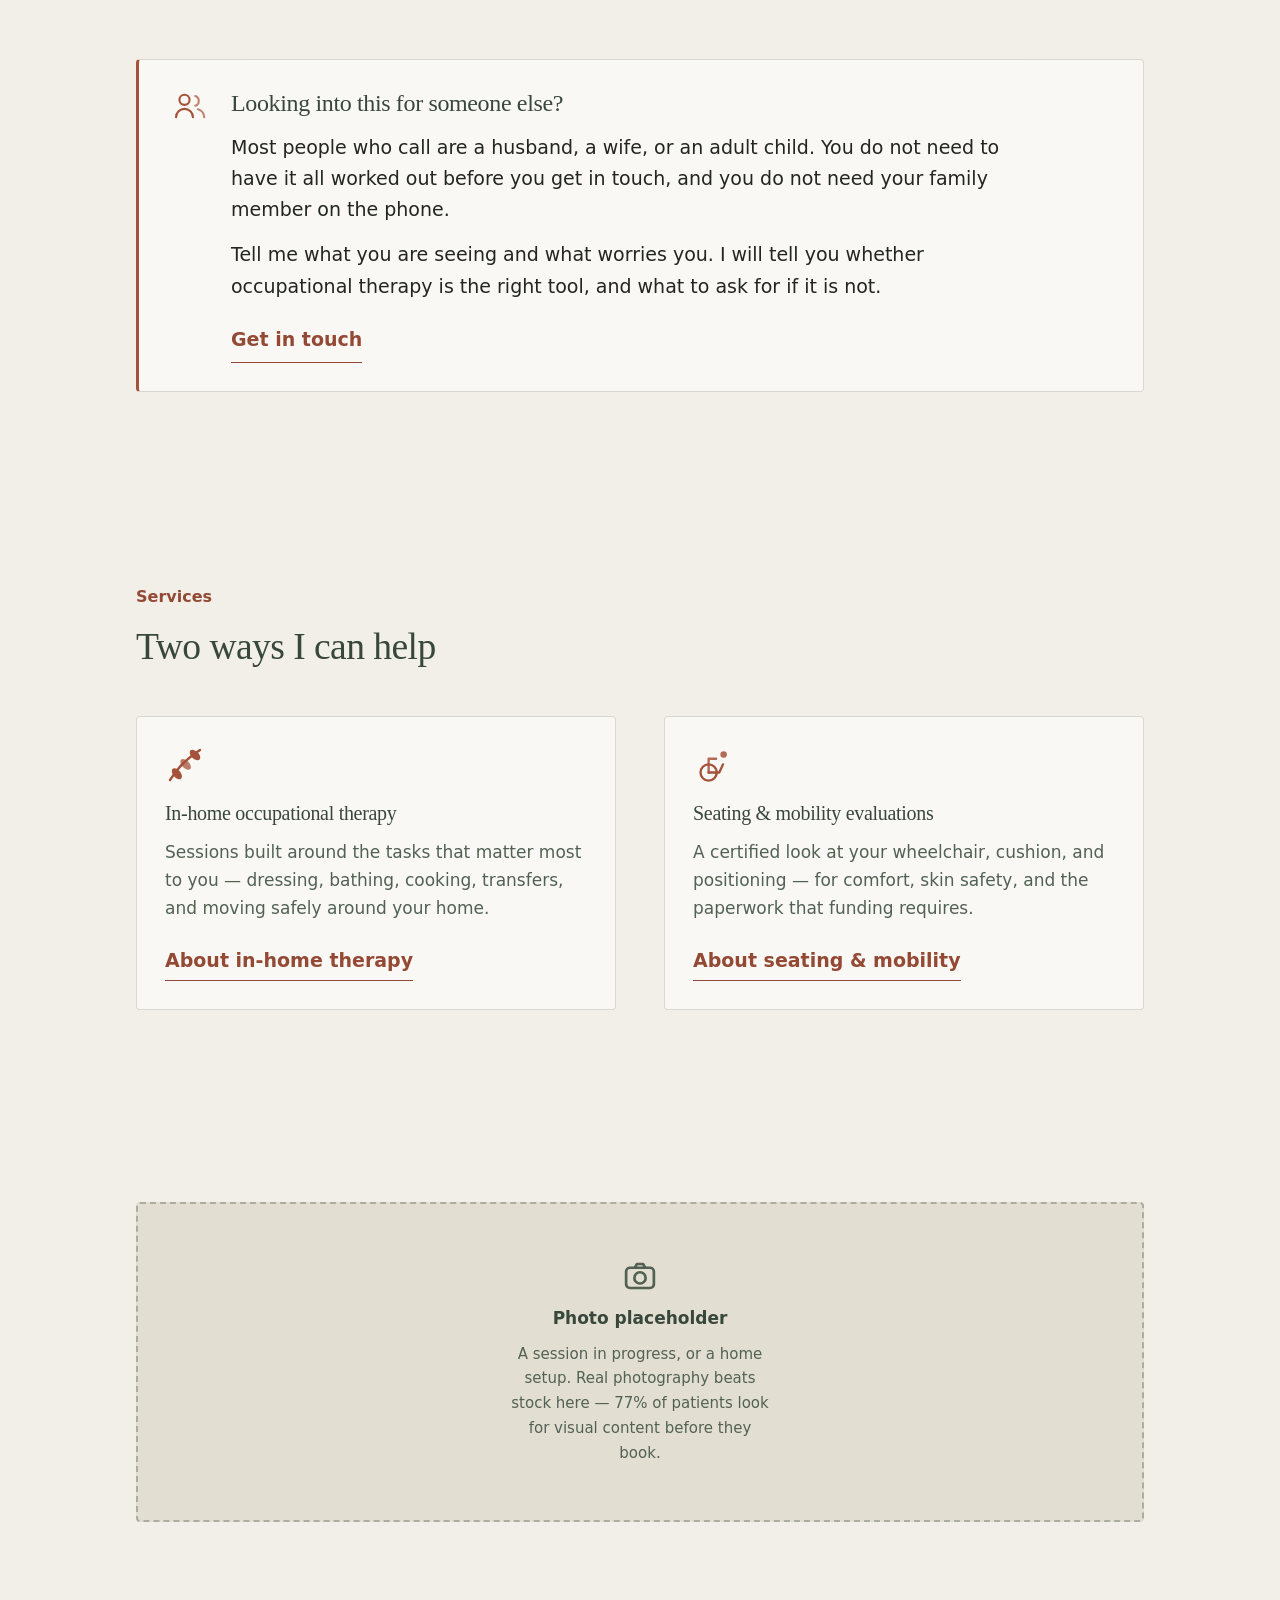
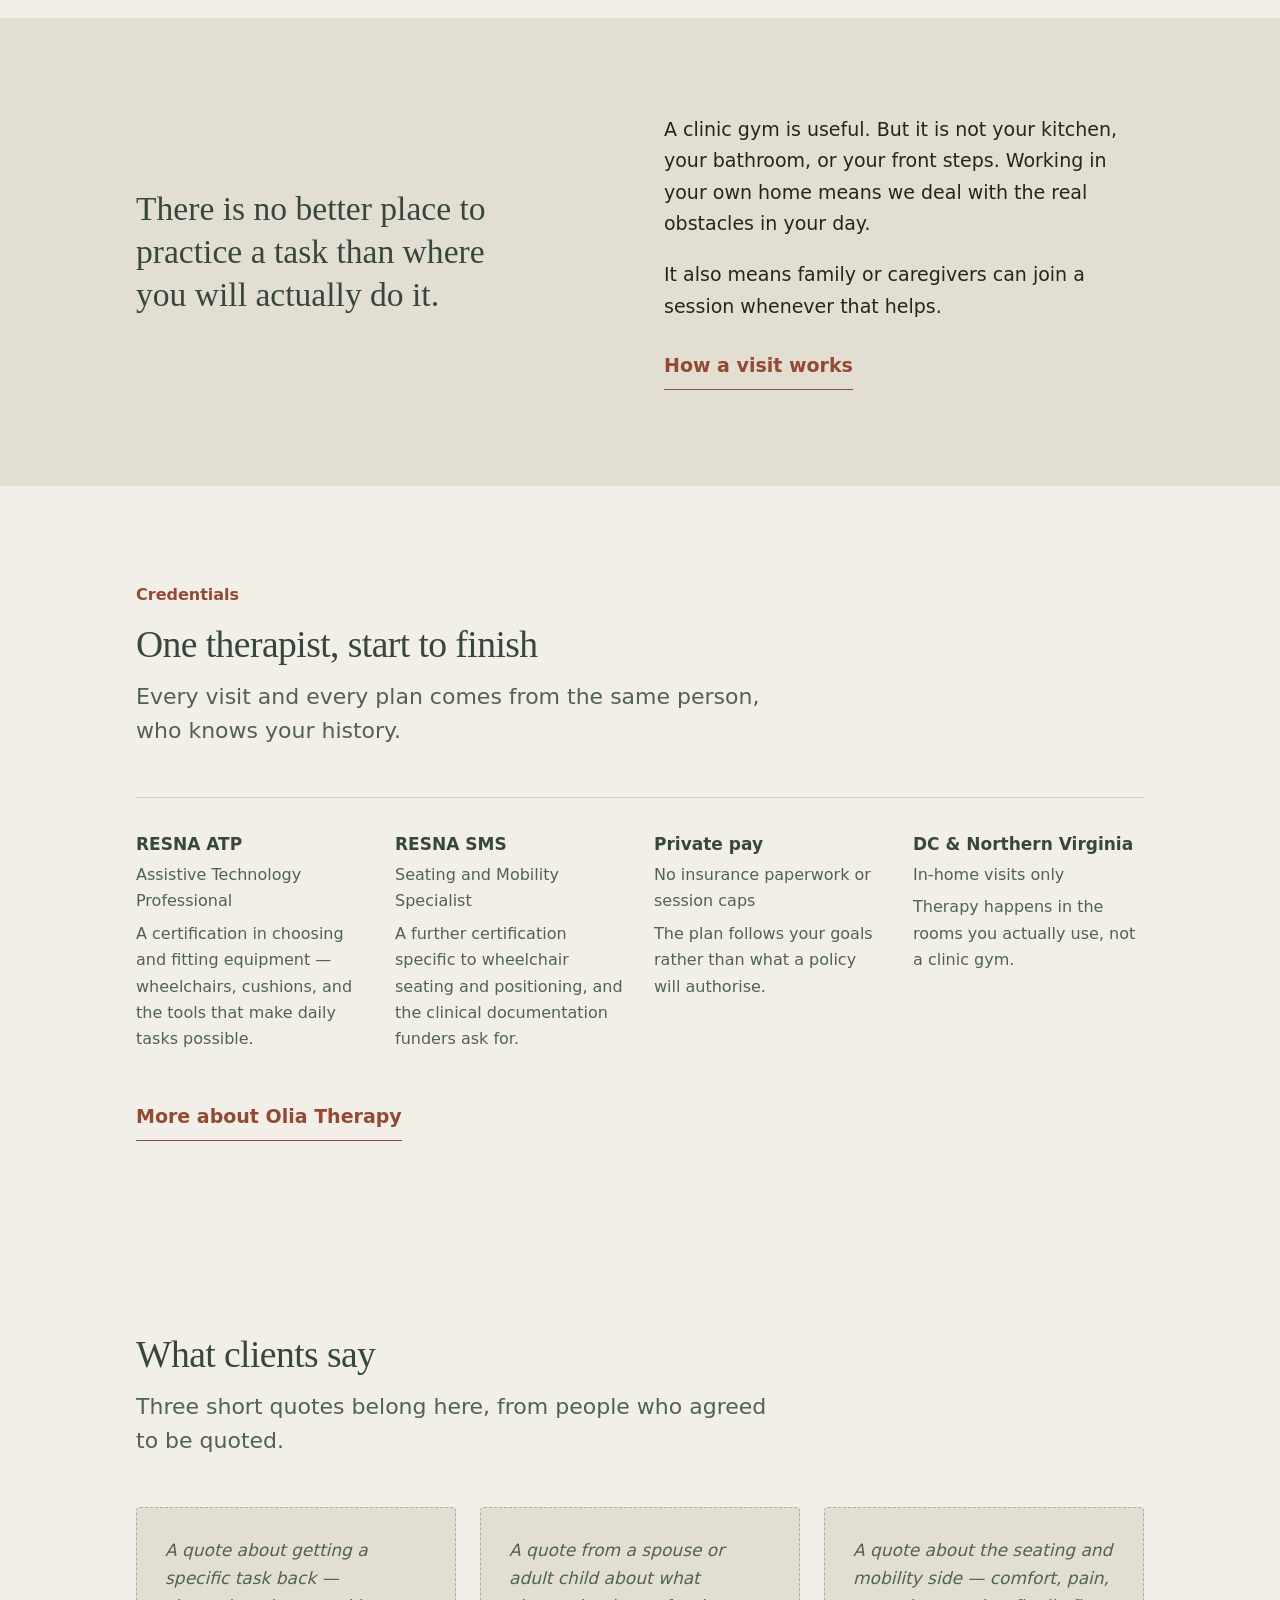
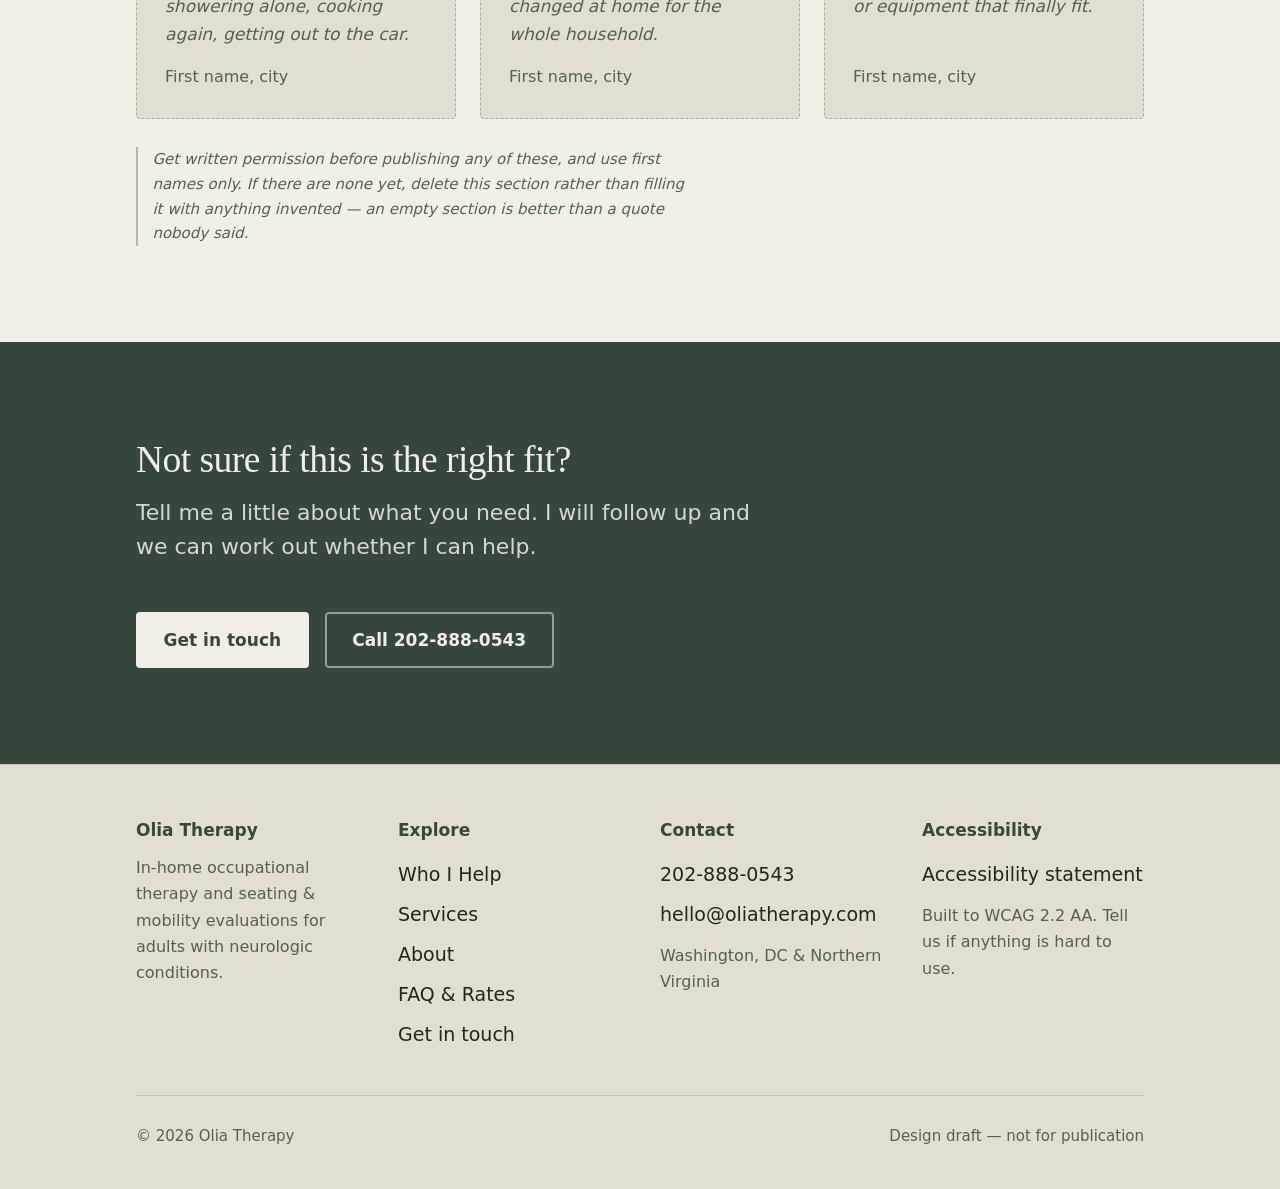
==== commit 37af199b: "Design audit pass: fix layout defect, add missing conversion content Layout defect: - Conditions pag" ====
--- a/index.html
+++ b/index.html
@@ -32,6 +32,7 @@
   <symbol id="i-arrow" viewBox="0 0 24 24"><path d="M4 12h15m0 0-5.5-5.5M19 12l-5.5 5.5" fill="none" stroke="currentColor" stroke-width="2" stroke-linecap="round" stroke-linejoin="round"/></symbol>
   <symbol id="i-chevron" viewBox="0 0 24 24"><path d="m6 9.5 6 6 6-6" fill="none" stroke="currentColor" stroke-width="2" stroke-linecap="round" stroke-linejoin="round"/></symbol>
   <symbol id="i-info" viewBox="0 0 24 24"><circle cx="12" cy="12" r="9.25" fill="none" stroke="currentColor" stroke-width="1.9"/><path d="M12 11v5.5M12 7.6v.9" stroke="currentColor" stroke-width="2" stroke-linecap="round"/></symbol>
+  <symbol id="i-people" viewBox="0 0 32 32"><circle cx="12" cy="10.5" r="4.5" fill="none" stroke="currentColor" stroke-width="1.9"/><path d="M4.5 26c0-4.1 3.4-7.5 7.5-7.5s7.5 3.4 7.5 7.5" fill="none" stroke="currentColor" stroke-width="1.9" stroke-linecap="round"/><path d="M21.5 7.2a4.5 4.5 0 0 1 0 8.6M24 18.9c3.1.9 5.5 3.8 5.5 7.1" fill="none" stroke="currentColor" stroke-width="1.9" stroke-linecap="round" opacity=".7"/></symbol>
   <symbol id="i-camera" viewBox="0 0 24 24"><rect x="2.75" y="6.5" width="18.5" height="13.5" rx="2.5" fill="none" stroke="currentColor" stroke-width="1.8"/><circle cx="12" cy="13.25" r="3.75" fill="none" stroke="currentColor" stroke-width="1.8"/><path d="M8.5 6.5 10 4h4l1.5 2.5" fill="none" stroke="currentColor" stroke-width="1.8" stroke-linejoin="round"/></symbol>
   <symbol id="i-stroke" viewBox="0 0 32 32"><circle cx="16" cy="16" r="13" fill="none" stroke="currentColor" stroke-width="1.9"/><path d="M8.5 16h4.2l2.1-4.8 3.1 9.4 2-4.6h3.6" fill="none" stroke="currentColor" stroke-width="2.1" stroke-linecap="round" stroke-linejoin="round" opacity=".85"/></symbol>
   <symbol id="i-brain" viewBox="0 0 32 32"><path d="M16 4c5.5 0 9.5 4.6 9.5 10.3 0 6.6-5.6 11.4-9.5 12.5-3.9-1.1-9.5-5.9-9.5-12.5C6.5 8.6 10.5 4 16 4Z" fill="none" stroke="currentColor" stroke-width="1.9"/><path d="M11.5 15.2c1.7-1.9 1.7 2 3.4.1 1.7-1.9 1.7 2 3.4.1M16 20.5v3" fill="none" stroke="currentColor" stroke-width="1.9" stroke-linecap="round" opacity=".85"/></symbol>
@@ -182,8 +183,23 @@
         </div>
       </div>
       <p style="margin-top:2.5rem">
-        <a class="link-arrow" href="conditions.html">Read more about who I help<svg aria-hidden="true" focusable="false"><use href="#i-arrow"/></svg></a>
+        <a class="link-more" href="conditions.html">Read more about who I help</a>
       </p>
+    </div>
+  </section>
+
+  <section>
+    <div class="wrap">
+
+      <div class="caregiver">
+        <svg aria-hidden="true" focusable="false"><use href="#i-people"/></svg>
+        <div class="stack-s">
+          <h3>Looking into this for someone else?</h3>
+          <p>Most people who call are a husband, a wife, or an adult child. You do not need to have it all worked out before you get in touch, and you do not need your family member on the phone.</p>
+          <p>Tell me what you are seeing and what worries you. I will tell you whether occupational therapy is the right tool, and what to ask for if it is not.</p>
+          <a class="link-more" href="contact.html">Get in touch</a>
+        </div>
+      </div>
     </div>
   </section>
 
@@ -198,14 +214,24 @@
           <svg class="card-icon" aria-hidden="true" focusable="false" style="color:var(--clay)"><use href="#i-branch"/></svg>
           <h3>In-home occupational therapy</h3>
           <p>Sessions built around the tasks that matter most to you — dressing, bathing, cooking, transfers, and moving safely around your home.</p>
-          <a class="link-arrow" href="services.html#in-home">About in-home therapy<svg aria-hidden="true" focusable="false"><use href="#i-arrow"/></svg></a>
+          <a class="link-more" href="services.html#in-home">About in-home therapy</a>
         </div>
         <div class="card">
           <svg class="card-icon" aria-hidden="true" focusable="false" style="color:var(--clay)"><use href="#i-seating"/></svg>
           <h3>Seating &amp; mobility evaluations</h3>
           <p>A certified look at your wheelchair, cushion, and positioning — for comfort, skin safety, and the paperwork that funding requires.</p>
-          <a class="link-arrow" href="services.html#seating">About seating &amp; mobility<svg aria-hidden="true" focusable="false"><use href="#i-arrow"/></svg></a>
-        </div>
+          <a class="link-more" href="services.html#seating">About seating &amp; mobility</a>
+        </div>
+      </div>
+    </div>
+  </section>
+
+  <section>
+    <div class="wrap">
+      <div class="photo-slot" style="min-height:20rem">
+        <svg aria-hidden="true" focusable="false"><use href="#i-camera"/></svg>
+        <b>Photo placeholder</b>
+        <span>A session in progress, or a home setup. Real photography beats stock here &mdash; 77% of patients look for visual content before they book.</span>
       </div>
     </div>
   </section>
@@ -219,7 +245,7 @@
         <div class="stack">
           <p>A clinic gym is useful. But it is not your kitchen, your bathroom, or your front steps. Working in your own home means we deal with the real obstacles in your day.</p>
           <p>It also means family or caregivers can join a session whenever that helps.</p>
-          <a class="link-arrow" href="services.html">How a visit works<svg aria-hidden="true" focusable="false"><use href="#i-arrow"/></svg></a>
+          <a class="link-more" href="services.html">How a visit works</a>
         </div>
       </div>
     </div>
@@ -232,22 +258,62 @@
         <h2>One therapist, start to finish</h2>
         <p class="lede">Every visit and every plan comes from the same person, who knows your history.</p>
       </div>
+
       <div class="credentials">
-        <div class="credential"><p class="credential-name">RESNA ATP</p><p>Assistive Technology Professional</p></div>
-        <div class="credential"><p class="credential-name">SMS</p><p>Seating and Mobility Specialist</p></div>
-        <div class="credential"><p class="credential-name">Private pay</p><p>No insurance paperwork or session caps</p></div>
-        <div class="credential"><p class="credential-name">DC &amp; Northern Virginia</p><p>In-home visits only</p></div>
+        <div class="credential">
+          <p class="credential-name">RESNA ATP</p>
+          <p>Assistive Technology Professional</p>
+          <p class="credential-what">A certification in choosing and fitting equipment &mdash; wheelchairs, cushions, and the tools that make daily tasks possible.</p>
+        </div>
+        <div class="credential">
+          <p class="credential-name">RESNA SMS</p>
+          <p>Seating and Mobility Specialist</p>
+          <p class="credential-what">A further certification specific to wheelchair seating and positioning, and the clinical documentation funders ask for.</p>
+        </div>
+        <div class="credential">
+          <p class="credential-name">Private pay</p>
+          <p>No insurance paperwork or session caps</p>
+          <p class="credential-what">The plan follows your goals rather than what a policy will authorise.</p>
+        </div>
+        <div class="credential">
+          <p class="credential-name">DC &amp; Northern Virginia</p>
+          <p>In-home visits only</p>
+          <p class="credential-what">Therapy happens in the rooms you actually use, not a clinic gym.</p>
+        </div>
       </div>
       <p style="margin-top:2.5rem">
-        <a class="link-arrow" href="about.html">More about Olia Therapy<svg aria-hidden="true" focusable="false"><use href="#i-arrow"/></svg></a>
+        <a class="link-more" href="about.html">More about Olia Therapy</a>
       </p>
     </div>
   </section>
 
+  <section>
+    <div class="wrap">
+      <div class="section-head">
+        <h2>What clients say</h2>
+        <p class="lede">Three short quotes belong here, from people who agreed to be quoted.</p>
+      </div>
+      <div class="quote-grid">
+        <div class="quote quote-empty">
+          <p class="quote-body">A quote about getting a specific task back &mdash; showering alone, cooking again, getting out to the car.</p>
+          <p class="quote-attrib">First name, city</p>
+        </div>
+        <div class="quote quote-empty">
+          <p class="quote-body">A quote from a spouse or adult child about what changed at home for the whole household.</p>
+          <p class="quote-attrib">First name, city</p>
+        </div>
+        <div class="quote quote-empty">
+          <p class="quote-body">A quote about the seating and mobility side &mdash; comfort, pain, or equipment that finally fit.</p>
+          <p class="quote-attrib">First name, city</p>
+        </div>
+      </div>
+      <p class="draft-note" style="margin-top:1.75rem">Get written permission before publishing any of these, and use first names only. If there are none yet, delete this section rather than filling it with anything invented &mdash; an empty section is better than a quote nobody said.</p>
+    </div>
+  </section>
+
   <section class="band-deep">
     <div class="wrap">
       <div class="section-head">
-        <p class="eyebrow">Next step</p>
         <h2>Not sure if this is the right fit?</h2>
         <p class="lede">Tell me a little about what you need. I will follow up and we can work out whether I can help.</p>
       </div>
--- a/assets/css/site.css
+++ b/assets/css/site.css
@@ -117,10 +117,8 @@
   max-width: 46ch;
 }
 .eyebrow {
-  font-size: 0.875rem;
+  font-size: 1rem;
   font-weight: 600;
-  letter-spacing: 0.11em;
-  text-transform: uppercase;
   color: var(--clay-deep);
   margin: 0;
 }
@@ -226,13 +224,12 @@
 .btn-on-deep:hover { background: #fff; border-color: #fff; }
 .btn-row { display: flex; flex-wrap: wrap; gap: 1rem; }
 
-.link-arrow {
-  display: inline-flex; align-items: center; gap: 0.45rem;
+.link-more {
+  display: inline-flex; align-items: center;
   min-height: var(--tap); font-weight: 600; color: var(--clay-deep);
   text-decoration: none; box-shadow: inset 0 -1px 0 currentColor; width: fit-content;
 }
-.link-arrow:hover { box-shadow: inset 0 -2px 0 currentColor; }
-.link-arrow svg { width: 1em; height: 1em; flex: none; }
+.link-more:hover { box-shadow: inset 0 -2px 0 currentColor; }
 
 /* ---------- mobile menu ---------- */
 .menu-toggle { display: none; }
@@ -323,7 +320,7 @@
 .card h3 { font-size: 1.25rem; }
 .card p { color: var(--mid); font-size: 1.0625rem; }
 .card-icon { width: 2.5rem; height: 2.5rem; margin-bottom: 0.3rem; }
-.card .link-arrow { margin-top: auto; padding-top: 0.5rem; }
+.card .link-more { margin-top: auto; padding-top: 0.5rem; }
 
 /* condition list — content-led, not a card grid */
 .condition-list { display: grid; grid-template-columns: repeat(auto-fit, minmax(17rem, 1fr)); gap: 2.25rem 2.5rem; }
@@ -331,6 +328,14 @@
 .condition svg { width: 2.25rem; height: 2.25rem; flex: none; margin-top: 0.15rem; }
 .condition h3 { font-size: 1.1875rem; margin-bottom: 0.35rem; }
 .condition p { color: var(--mid); font-size: 1.0625rem; }
+
+/* condition detail — heading spans, then prose and checklist share the width */
+.condition-detail { display: grid; gap: 1.5rem 3rem; grid-template-columns: 1fr 1fr; align-items: start; }
+.condition-detail > .cd-head { grid-column: 1 / -1; display: flex; align-items: center; gap: 1rem; }
+.condition-detail > .cd-head svg { width: 2.75rem; height: 2.75rem; flex: none; color: var(--clay); }
+.condition-detail + .condition-detail { margin-top: 3.5rem; padding-top: 3.5rem; border-top: 1px solid var(--line); }
+.cd-list-label { font-weight: 600; font-size: 1rem; color: var(--deep); margin-bottom: 0.85rem; }
+@media (max-width: 47.5rem) { .condition-detail { grid-template-columns: 1fr; } }
 
 /* service blocks */
 .service-block { display: grid; grid-template-columns: 0.85fr 1.15fr; gap: clamp(1.5rem, 4vw, 3.5rem); align-items: start; }
@@ -354,6 +359,18 @@
           mask: url("data:image/svg+xml,%3Csvg xmlns='http://www.w3.org/2000/svg' viewBox='0 0 24 24'%3E%3Cpath d='M5 12.5l4.5 4.5L19 7.5' fill='none' stroke='%23000' stroke-width='2.5' stroke-linecap='round' stroke-linejoin='round'/%3E%3C/svg%3E") center/1.35rem no-repeat;
 }
 
+/* testimonials */
+.quote-grid { display: grid; grid-template-columns: repeat(auto-fit, minmax(17rem, 1fr)); gap: 1.5rem; }
+.quote {
+  display: flex; flex-direction: column; gap: 1rem;
+  padding: 1.75rem; background: var(--surface);
+  border: 1px solid var(--line); border-radius: var(--radius);
+}
+.quote-body { font-size: 1.0625rem; }
+.quote-attrib { font-size: 1rem; color: var(--mid); margin-top: auto; }
+.quote-empty { border-style: dashed; border-color: var(--line-firm); background: var(--sunk); }
+.quote-empty .quote-body { color: var(--mid); font-style: italic; }
+
 /* pull quote */
 .pullquote {
   font-family: var(--serif); font-weight: 500;
@@ -362,6 +379,13 @@
 }
 .pullquote cite { display: block; margin-top: 1.25rem; font-family: var(--sans); font-size: 1rem; font-style: normal; color: var(--mid); }
 
+/* closing prompt — the quiet alternative to the full dark band */
+.closer {
+  display: flex; flex-wrap: wrap; align-items: center; justify-content: space-between;
+  gap: 1.5rem 2.5rem; padding: 2rem 0 0; border-top: 2px solid var(--deep);
+}
+.closer h2 { font-size: clamp(1.4rem, 2.6vw, 1.85rem); max-width: 20ch; }
+
 /* credentials */
 .credentials { display: grid; grid-template-columns: repeat(auto-fit, minmax(13rem, 1fr)); gap: 1.75rem; padding-top: 2rem; border-top: 1px solid var(--line); }
 .credential .credential-name {
@@ -369,6 +393,18 @@
   font-family: var(--sans); font-weight: 600; font-size: 1.0625rem;
 }
 .credential p { color: var(--mid); font-size: 1rem; }
+.credential .credential-what { margin-top: 0.4rem; }
+
+/* caregiver panel */
+.caregiver {
+  display: grid; grid-template-columns: auto 1fr; gap: 1.25rem 1.5rem;
+  align-items: start; padding: 1.75rem 2rem;
+  background: var(--surface); border: 1px solid var(--line);
+  border-left: 3px solid var(--clay); border-radius: var(--radius);
+}
+.caregiver svg { width: 2.25rem; height: 2.25rem; color: var(--clay); flex: none; }
+.caregiver .stack-s { gap: 0.85rem; }
+@media (max-width: 36rem) { .caregiver { grid-template-columns: 1fr; } }
 
 /* area list */
 .area-list { list-style: none; margin: 0; padding: 0; }
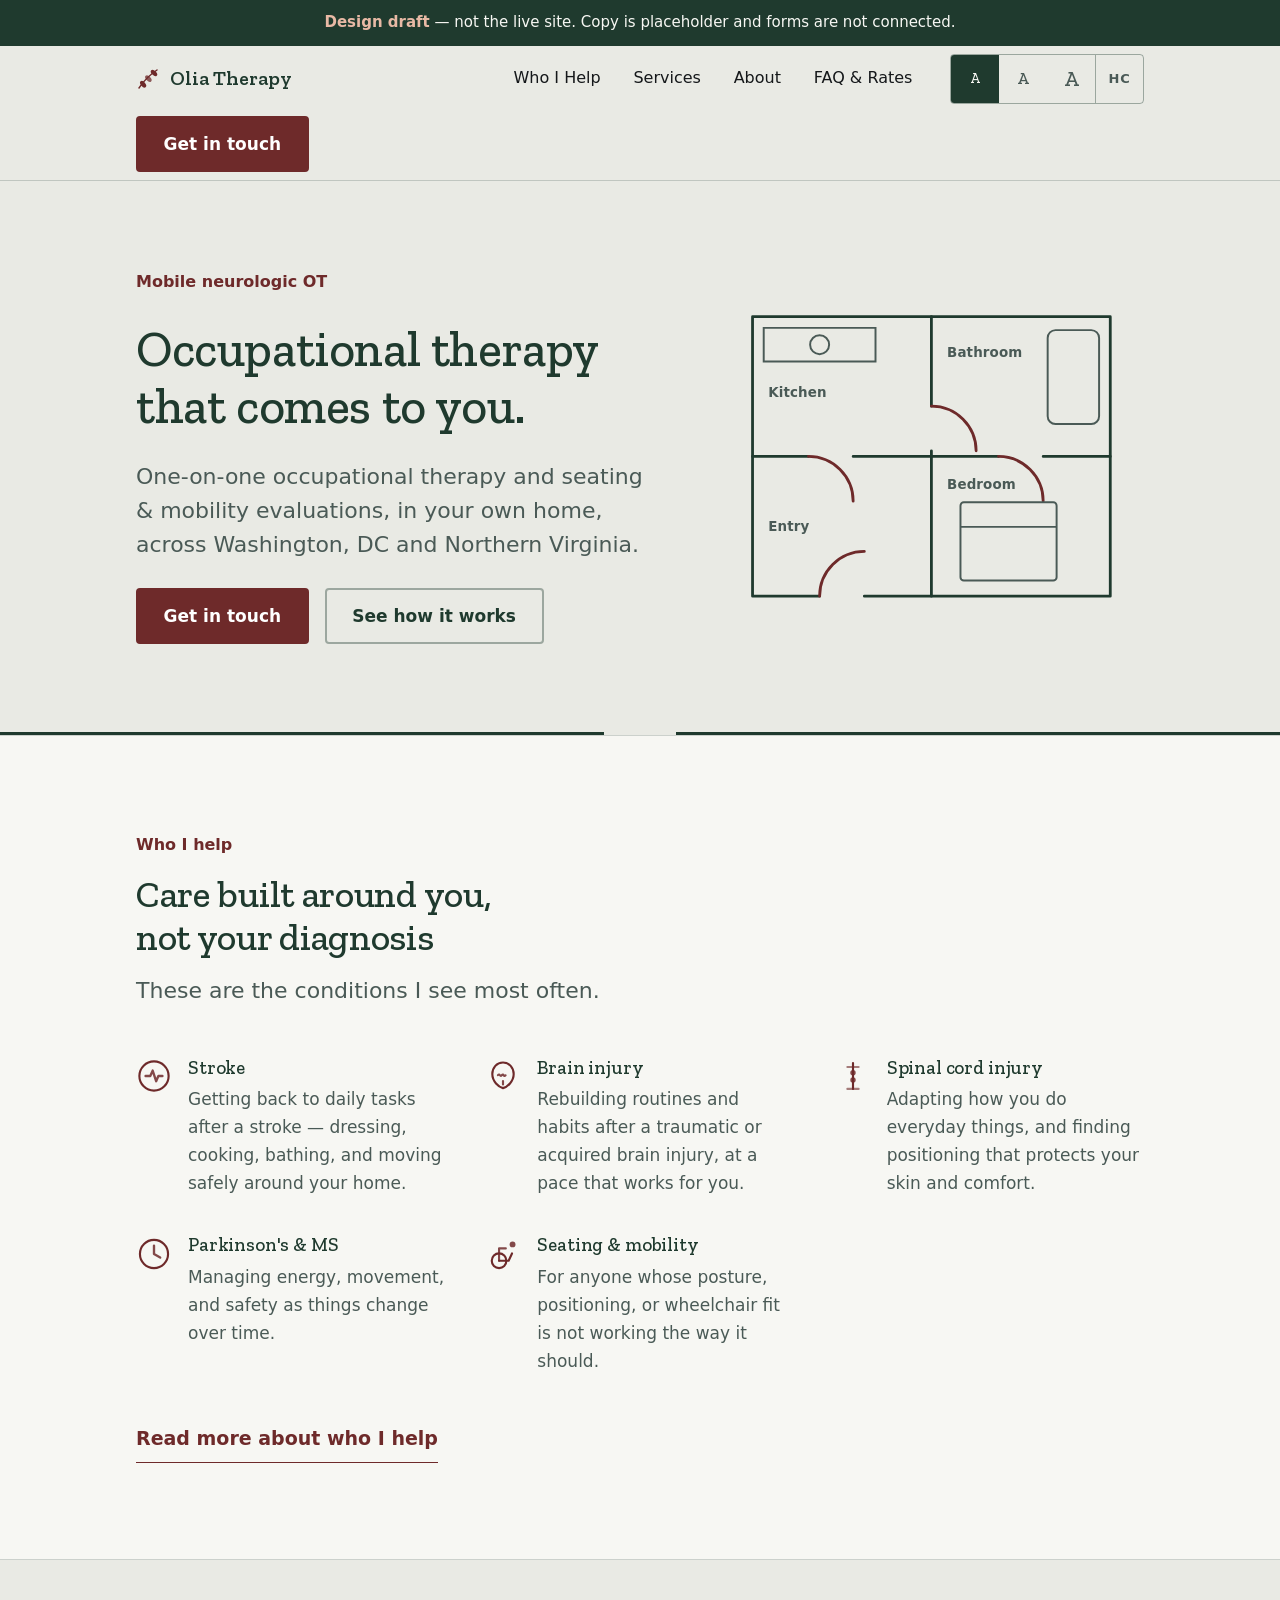
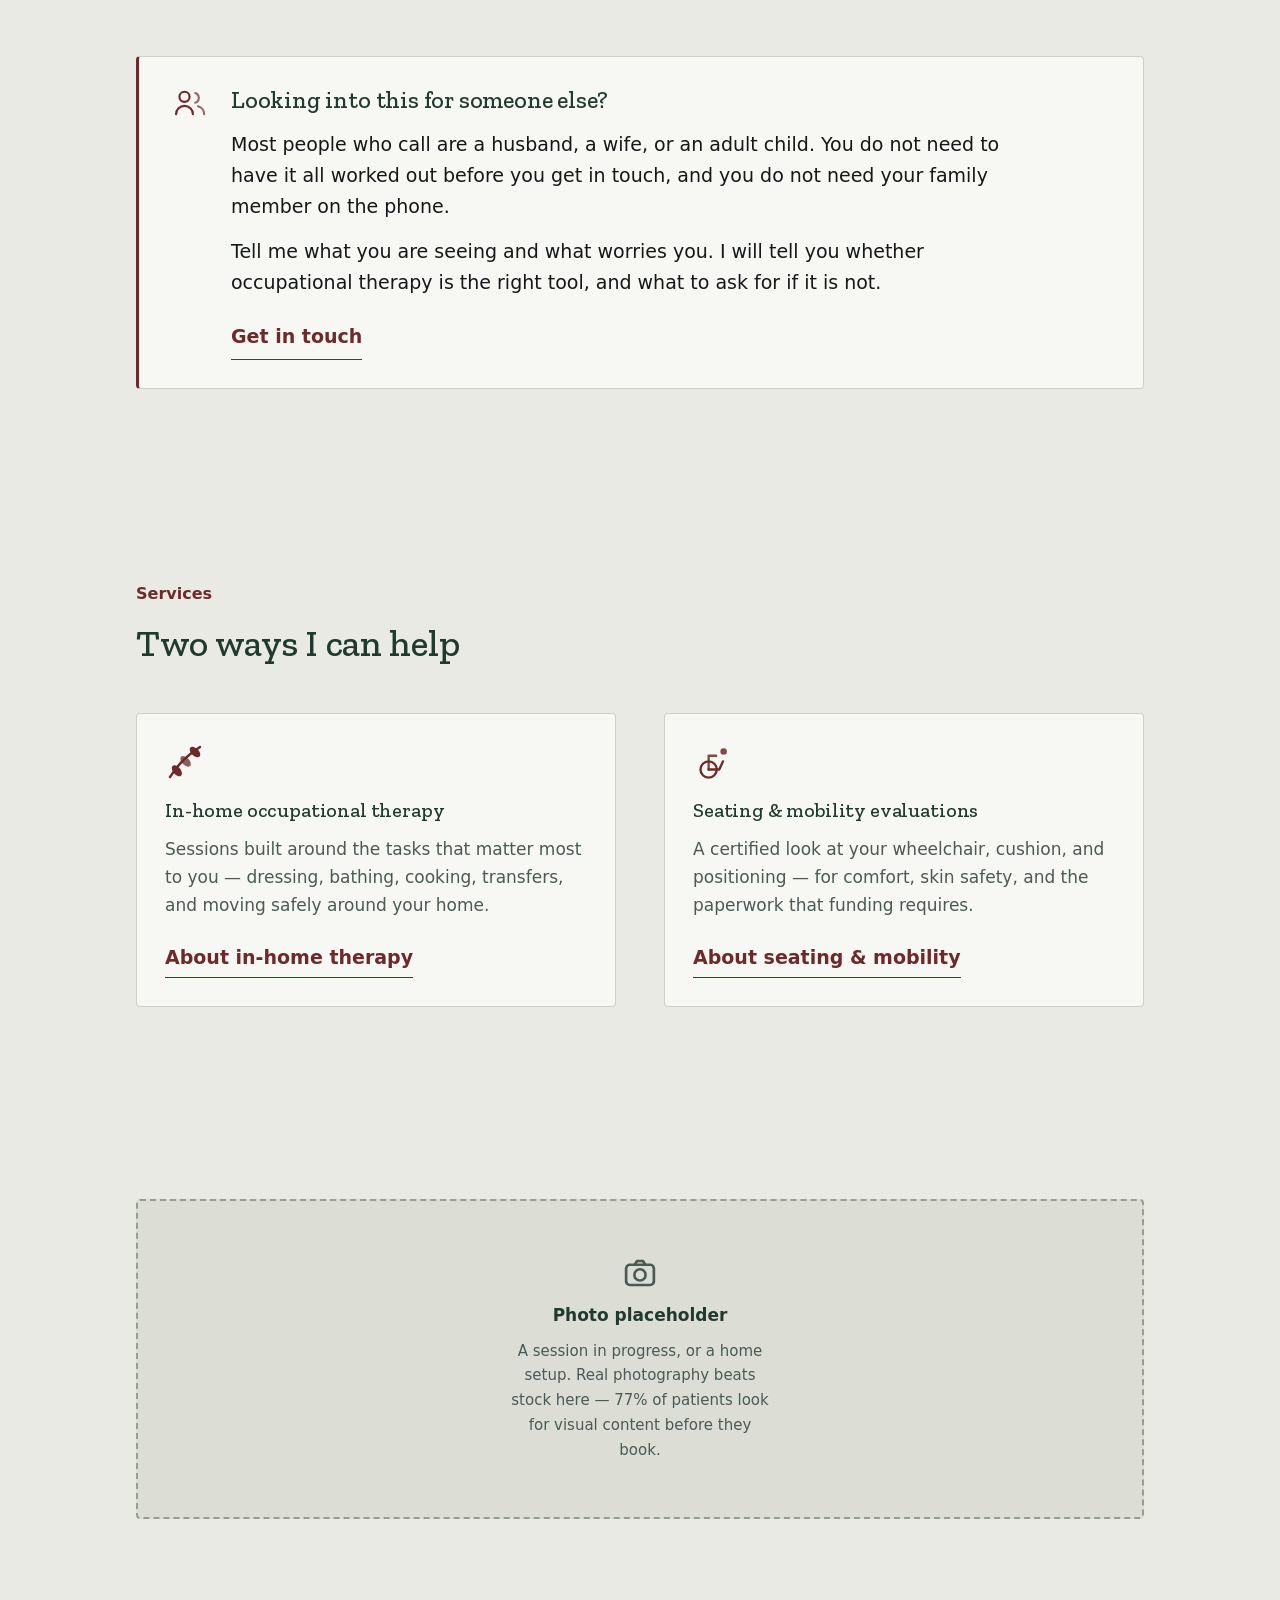
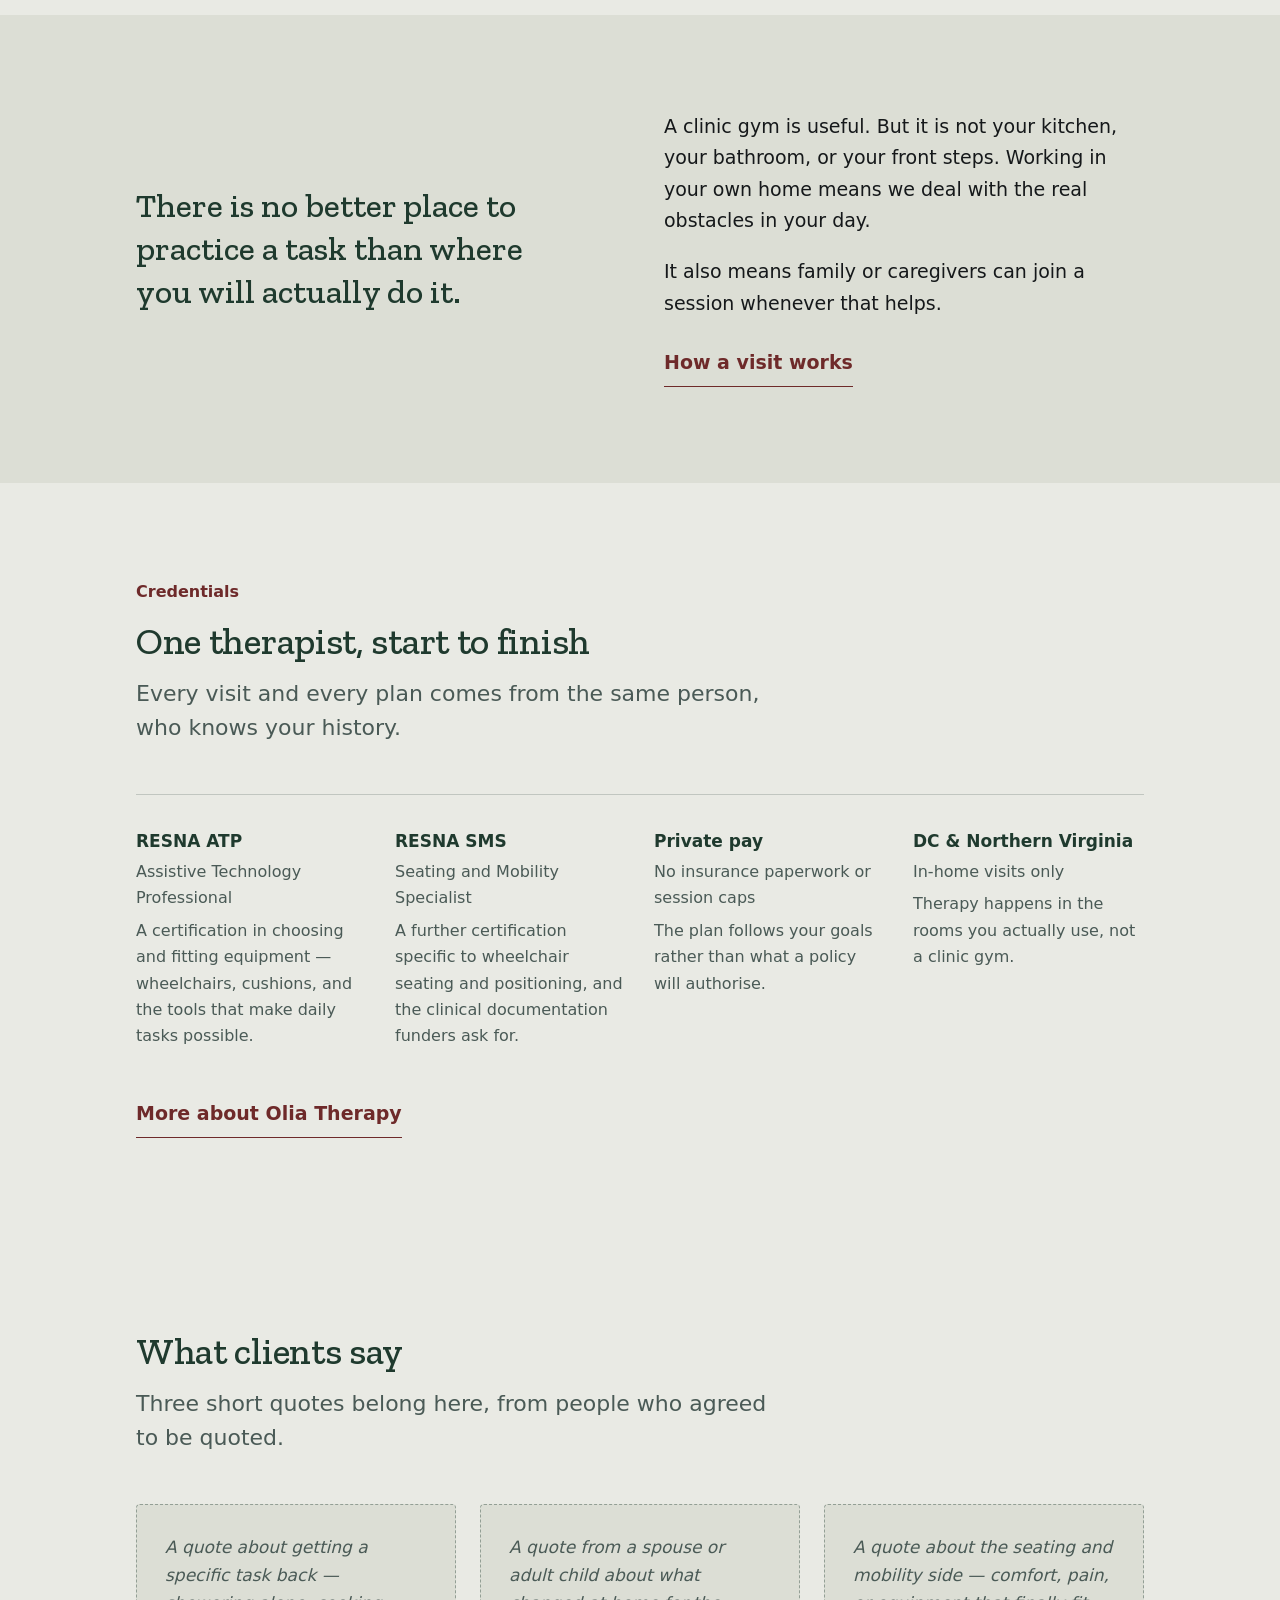
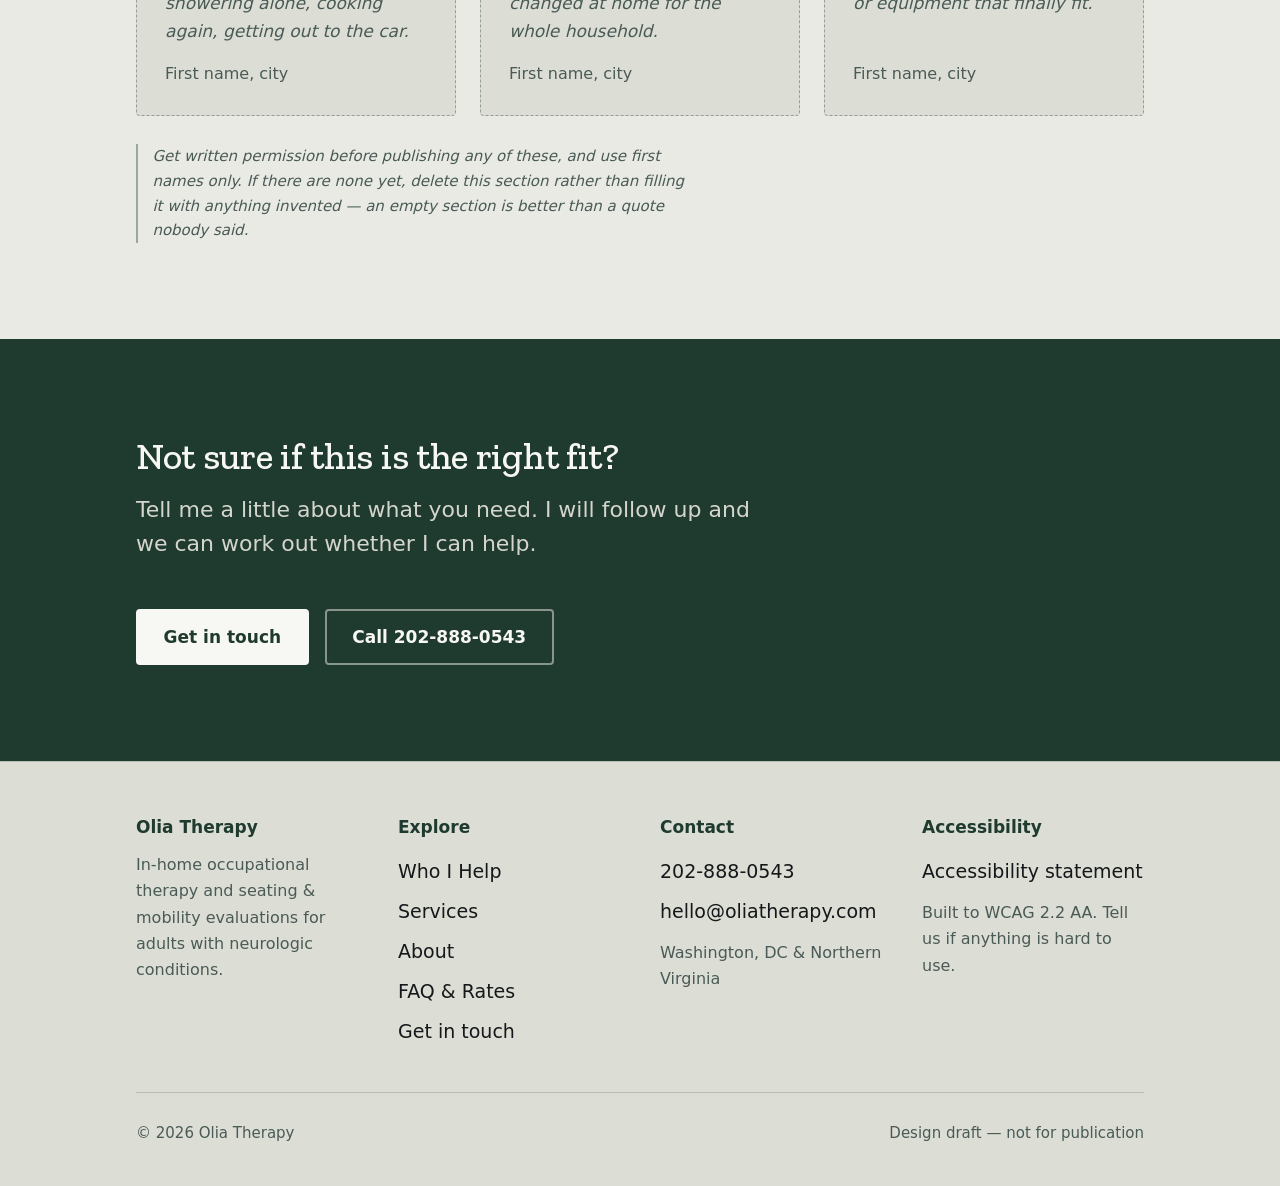
==== commit 98e0fb0f: "New visual identity: replace the wellness defaults with the subject matter The previous look — cream" ====
--- a/index.html
+++ b/index.html
@@ -10,8 +10,8 @@
 
 <title>In-home occupational therapy in DC & Northern Virginia | Olia Therapy</title>
 <link rel="stylesheet" href="assets/css/site.css">
-<link rel="preload" href="assets/fonts/worksans-var-latin.woff2" as="font" type="font/woff2" crossorigin>
-<link rel="preload" href="assets/fonts/fraunces-var-latin.woff2" as="font" type="font/woff2" crossorigin>
+<link rel="preload" href="assets/fonts/publicsans-var-latin.woff2" as="font" type="font/woff2" crossorigin>
+<link rel="preload" href="assets/fonts/zillaslab-500-latin.woff2" as="font" type="font/woff2" crossorigin>
 <script>
 /* Apply saved reading preferences before first paint to avoid a flash. */
 (function(){try{var p=JSON.parse(localStorage.getItem('olia-reader-prefs'))||{};
@@ -48,7 +48,7 @@
 <header class="site-header">
   <div class="header-inner">
     <a class="brand" href="index.html">
-      <svg aria-hidden="true" focusable="false" style="color:var(--clay)"><use href="#i-branch"/></svg>
+      <svg aria-hidden="true" focusable="false" style="color:var(--accent)"><use href="#i-branch"/></svg>
       Olia Therapy
     </a>
 
@@ -81,7 +81,7 @@
 <div class="mobile-menu" id="mobile-menu" hidden>
   <div class="mm-head">
     <span class="brand" aria-hidden="true">
-      <svg focusable="false" style="color:var(--clay)"><use href="#i-branch"/></svg>
+      <svg focusable="false" style="color:var(--accent)"><use href="#i-branch"/></svg>
       Olia Therapy
     </span>
     <button type="button" class="mm-close" data-menu-close>
@@ -124,19 +124,45 @@
             <a class="btn btn-secondary" href="services.html">See how it works</a>
           </div>
         </div>
-        <svg class="hero-art" viewBox="0 0 320 320" role="img" aria-labelledby="hero-art-title" style="color:var(--deep)">
-  <title id="hero-art-title">An olive branch drawn as a rising line of leaves</title>
-  <path d="M24 296C86 240 128 168 296 26" fill="none" stroke="currentColor" stroke-width="3.5" stroke-linecap="round" opacity=".9"/>
-  <ellipse cx="58" cy="256" rx="15" ry="27" transform="rotate(-42 58 256)" fill="var(--deep)"/>
-  <ellipse cx="104" cy="212" rx="15" ry="27" transform="rotate(-36 104 212)" fill="var(--mid)"/>
-  <ellipse cx="150" cy="166" rx="15" ry="27" transform="rotate(-44 150 166)" fill="var(--deep)"/>
-  <ellipse cx="198" cy="118" rx="15" ry="27" transform="rotate(-38 198 118)" fill="var(--mid)"/>
-  <ellipse cx="246" cy="72" rx="15" ry="27" transform="rotate(-44 246 72)" fill="var(--clay)"/>
-  <ellipse cx="286" cy="34" rx="11" ry="20" transform="rotate(-44 286 34)" fill="var(--clay)" opacity=".55"/>
+        <svg class="hero-art" viewBox="0 0 380 330" role="img" aria-labelledby="plan-title plan-desc">
+  <title id="plan-title">Plan view of a home</title>
+  <desc id="plan-desc">A floor plan of four rooms — kitchen, bathroom, entry and bedroom — with every doorway between them drawn in red. These are the rooms occupational therapy actually happens in.</desc>
+
+  <!-- outer walls, broken at the front door -->
+  <path class="wall" d="M30 40 H350 M350 40 V290 M30 40 V290 M30 290 H90 M130 290 H350"/>
+
+  <!-- internal walls, each broken where a doorway sits -->
+  <path class="wall" d="M190 40 V120 M190 160 V290"/>
+  <path class="wall" d="M30 165 H80 M120 165 H190"/>
+  <path class="wall" d="M190 165 H250 M290 165 H350"/>
+
+  <!-- the doorways, in oxblood: the thresholds this practice is organised around -->
+  <path class="door" d="M90 290 A40 40 0 0 1 130 250"/>
+  <path class="door" d="M80 165 A40 40 0 0 1 120 205"/>
+  <path class="door" d="M190 120 A40 40 0 0 1 230 160"/>
+  <path class="door" d="M250 165 A40 40 0 0 1 290 205"/>
+
+  <!-- kitchen: counter and sink -->
+  <path class="fixture" d="M40 50 H140 V80 H40 Z"/>
+  <circle class="fixture" cx="90" cy="65" r="8.5"/>
+
+  <!-- bathroom: tub -->
+  <rect class="fixture" x="294" y="52" width="46" height="84" rx="7"/>
+
+  <!-- bedroom: bed with pillow -->
+  <rect class="fixture" x="216" y="206" width="86" height="70" rx="3"/>
+  <path class="fixture" d="M216 228 H302"/>
+
+  <text class="label" x="44" y="112">Kitchen</text>
+  <text class="label" x="204" y="76">Bathroom</text>
+  <text class="label" x="44" y="232">Entry</text>
+  <text class="label" x="204" y="194">Bedroom</text>
 </svg>
       </div>
     </div>
   </section>
+
+  <hr class="threshold">
 
   <section class="band-surface">
     <div class="wrap">
@@ -147,35 +173,35 @@
       </div>
       <div class="condition-list">
         <div class="condition">
-          <svg aria-hidden="true" focusable="false" style="color:var(--clay)"><use href="#i-stroke"/></svg>
+          <svg aria-hidden="true" focusable="false" style="color:var(--accent)"><use href="#i-stroke"/></svg>
           <div>
             <h3>Stroke</h3>
             <p>Getting back to daily tasks after a stroke — dressing, cooking, bathing, and moving safely around your home.</p>
           </div>
         </div>
         <div class="condition">
-          <svg aria-hidden="true" focusable="false" style="color:var(--clay)"><use href="#i-brain"/></svg>
+          <svg aria-hidden="true" focusable="false" style="color:var(--accent)"><use href="#i-brain"/></svg>
           <div>
             <h3>Brain injury</h3>
             <p>Rebuilding routines and habits after a traumatic or acquired brain injury, at a pace that works for you.</p>
           </div>
         </div>
         <div class="condition">
-          <svg aria-hidden="true" focusable="false" style="color:var(--clay)"><use href="#i-spine"/></svg>
+          <svg aria-hidden="true" focusable="false" style="color:var(--accent)"><use href="#i-spine"/></svg>
           <div>
             <h3>Spinal cord injury</h3>
             <p>Adapting how you do everyday things, and finding positioning that protects your skin and comfort.</p>
           </div>
         </div>
         <div class="condition">
-          <svg aria-hidden="true" focusable="false" style="color:var(--clay)"><use href="#i-progressive"/></svg>
+          <svg aria-hidden="true" focusable="false" style="color:var(--accent)"><use href="#i-progressive"/></svg>
           <div>
             <h3>Parkinson's &amp; MS</h3>
             <p>Managing energy, movement, and safety as things change over time.</p>
           </div>
         </div>
         <div class="condition">
-          <svg aria-hidden="true" focusable="false" style="color:var(--clay)"><use href="#i-seating"/></svg>
+          <svg aria-hidden="true" focusable="false" style="color:var(--accent)"><use href="#i-seating"/></svg>
           <div>
             <h3>Seating &amp; mobility</h3>
             <p>For anyone whose posture, positioning, or wheelchair fit is not working the way it should.</p>
@@ -211,13 +237,13 @@
       </div>
       <div class="grid-2">
         <div class="card">
-          <svg class="card-icon" aria-hidden="true" focusable="false" style="color:var(--clay)"><use href="#i-branch"/></svg>
+          <svg class="card-icon" aria-hidden="true" focusable="false" style="color:var(--accent)"><use href="#i-branch"/></svg>
           <h3>In-home occupational therapy</h3>
           <p>Sessions built around the tasks that matter most to you — dressing, bathing, cooking, transfers, and moving safely around your home.</p>
           <a class="link-more" href="services.html#in-home">About in-home therapy</a>
         </div>
         <div class="card">
-          <svg class="card-icon" aria-hidden="true" focusable="false" style="color:var(--clay)"><use href="#i-seating"/></svg>
+          <svg class="card-icon" aria-hidden="true" focusable="false" style="color:var(--accent)"><use href="#i-seating"/></svg>
           <h3>Seating &amp; mobility evaluations</h3>
           <p>A certified look at your wheelchair, cushion, and positioning — for comfort, skin safety, and the paperwork that funding requires.</p>
           <a class="link-more" href="services.html#seating">About seating &amp; mobility</a>
--- a/assets/css/site.css
+++ b/assets/css/site.css
@@ -5,43 +5,53 @@
    MS. Sizes and targets below are deliberately above WCAG 2.2 AA minimums.
    ========================================================================== */
 
-/* ---------- fonts (self-hosted, latin subset) ---------- */
+/* ---------- fonts (self-hosted, latin subset) ----------
+   Zilla Slab: a slab serif with squared terminals — reads drafted and exact
+   rather than botanical. Public Sans: the US Web Design System face, drawn for
+   government legibility, which is both the right call for this audience and
+   quietly apt for a DC practice. */
 @font-face {
-  font-family: 'Fraunces';
-  src: url('../fonts/fraunces-var-latin.woff2') format('woff2-variations');
-  font-weight: 400 600;
-  font-style: normal;
-  font-display: swap;
+  font-family: 'Zilla Slab';
+  src: url('../fonts/zillaslab-500-latin.woff2') format('woff2');
+  font-weight: 500; font-style: normal; font-display: swap;
   unicode-range: U+0000-00FF, U+0131, U+0152-0153, U+02BB-02BC, U+2000-206F, U+2122;
 }
 @font-face {
-  font-family: 'Work Sans';
-  src: url('../fonts/worksans-var-latin.woff2') format('woff2-variations');
-  font-weight: 400 600;
-  font-style: normal;
-  font-display: swap;
+  font-family: 'Zilla Slab';
+  src: url('../fonts/zillaslab-600-latin.woff2') format('woff2');
+  font-weight: 600; font-style: normal; font-display: swap;
+  unicode-range: U+0000-00FF, U+0131, U+0152-0153, U+02BB-02BC, U+2000-206F, U+2122;
+}
+@font-face {
+  font-family: 'Public Sans';
+  src: url('../fonts/publicsans-var-latin.woff2') format('woff2-variations');
+  font-weight: 400 700; font-style: normal; font-display: swap;
   unicode-range: U+0000-00FF, U+0131, U+0152-0153, U+02BB-02BC, U+2000-206F, U+2122;
 }
 
 /* ---------- tokens ---------- */
 :root {
-  /* palette B — sage & clay */
-  --ink:        #23261F;  /* body text        13.4:1 on --bg */
-  --deep:       #38473C;  /* headings          8.6:1 on --bg */
-  --mid:        #516254;  /* muted text  5.7/6.1/4.9 on bg/surface/sunk */
-  --clay:       #A4523A;  /* accent: text 4.8:1, white-on-fill 5.5:1 */
-  --clay-deep:  #934934;  /* accent text 5.6/6.1/4.8 on bg/surface/sunk */
-  --bg:         #F2EFE8;  /* page ground */
-  --surface:    #FAF8F4;  /* raised panels */
-  --sunk:       #E3DED2;  /* recessed bands */
-  --line:       rgba(56, 71, 60, 0.18);
-  --line-firm:  rgba(56, 71, 60, 0.32);
-  --on-deep:    #F2EFE8;  /* text on --deep fills */
-  --on-clay:    #FFFFFF;  /* text on --clay fills */
+  /* "Old Town" — drawn from the Federal rowhouse architecture of the corridor
+     she actually serves: limewash walls, shutter green, oxblood doors, aged
+     brass hardware. Every pairing measured, not estimated. */
+  --ink:         #15181A;  /* body text        14.7:1 on --bg */
+  --deep:        #1F3A2E;  /* shutter green    10.2:1 on --bg */
+  --slate:       #2E4248;  /* secondary deep    8.7:1 on --bg */
+  --mid:         #4A5A56;  /* muted text   6.0/6.8/5.4 on bg/surface/sunk */
+  --accent:      #6E2A2A;  /* oxblood      8.6:1 as text, 10.4:1 with white */
+  --accent-deep: #5A2121;  /* pressed / hover */
+  --brass:       #73592B;  /* hairlines and small marks only */
+  --bg:          #E9EAE4;  /* limewash */
+  --surface:     #F7F7F3;  /* plaster */
+  --sunk:        #DCDED5;
+  --line:        rgba(31, 58, 46, 0.20);
+  --line-firm:   rgba(31, 58, 46, 0.38);
+  --on-deep:     #F7F7F3;
+  --on-accent:   #FFFFFF;
 
   /* type */
-  --serif: 'Fraunces', Georgia, 'Times New Roman', serif;
-  --sans:  'Work Sans', -apple-system, BlinkMacSystemFont, 'Segoe UI', system-ui, sans-serif;
+  --serif: 'Zilla Slab', 'Bitter', Georgia, serif;
+  --sans:  'Public Sans', -apple-system, BlinkMacSystemFont, 'Segoe UI', system-ui, sans-serif;
   --text-base: 1.1875rem;   /* 19px floor — stroke-accessibility research */
   --leading: 1.65;
   --measure: 65ch;
@@ -52,22 +62,24 @@
   --header-h: 4.5rem;
   --radius: 4px;
   --tap: 3rem;              /* 48px — double the WCAG 2.2 minimum */
-  --focus: var(--clay-deep);
+  --focus: var(--accent);
 }
 
 /* reader preference: high contrast. Every pairing pushed past 7:1. */
 :root[data-contrast="high"] {
-  --ink:       #14170F;
-  --deep:      #1E2A20;
-  --mid:       #33412F;
-  --clay:      #7A3826;
-  --clay-deep: #6E3221;
-  --bg:        #FFFDF7;
-  --surface:   #FFFFFF;
-  --sunk:      #F0ECE0;
-  --line:      rgba(20, 23, 15, 0.45);
-  --line-firm: rgba(20, 23, 15, 0.7);
-  --focus:     #14170F;
+  --ink:         #0B0D0E;
+  --deep:        #12261D;
+  --slate:       #1B2C31;
+  --mid:         #22302C;
+  --accent:      #4E1C1C;
+  --accent-deep: #3C1414;
+  --brass:       #4A3A1C;
+  --bg:          #FFFFFF;
+  --surface:     #FFFFFF;
+  --sunk:        #F2F2EC;
+  --line:        rgba(11, 13, 14, 0.5);
+  --line-firm:   rgba(11, 13, 14, 0.75);
+  --focus:       #0B0D0E;
 }
 
 /* reader preference: text size. Scales the root so every rem follows. */
@@ -96,7 +108,7 @@
   color: var(--deep);
   font-weight: 500;
   line-height: 1.15;
-  letter-spacing: -0.015em;
+  letter-spacing: -0.008em;
   text-wrap: balance;
   margin: 0;
 }
@@ -107,7 +119,7 @@
 p  { margin: 0; max-width: var(--measure); }
 strong { font-weight: 600; color: var(--deep); }
 
-a { color: var(--clay-deep); text-underline-offset: 0.18em; text-decoration-thickness: 1px; }
+a { color: var(--accent); text-underline-offset: 0.18em; text-decoration-thickness: 1px; }
 a:hover { text-decoration-thickness: 2px; }
 
 .lede {
@@ -119,8 +131,24 @@
 .eyebrow {
   font-size: 1rem;
   font-weight: 600;
-  color: var(--clay-deep);
+  color: var(--accent);
   margin: 0;
+}
+
+/* ---------- threshold rule ----------
+   A wall with a gap in it, the way a plan drawing marks a doorway. Used to
+   separate major sections instead of a generic hairline. */
+.threshold { border: 0; height: 3px; margin: 0; background:
+  linear-gradient(to right,
+    var(--deep) 0, var(--deep) calc(50% - 2.25rem),
+    transparent calc(50% - 2.25rem), transparent calc(50% + 2.25rem),
+    var(--deep) calc(50% + 2.25rem), var(--deep) 100%);
+}
+.threshold-left { background:
+  linear-gradient(to right,
+    var(--deep) 0, var(--deep) 3.5rem,
+    transparent 3.5rem, transparent 8rem,
+    var(--deep) 8rem, var(--deep) 100%);
 }
 
 /* ---------- layout ---------- */
@@ -178,7 +206,7 @@
   color: var(--deep); text-decoration: none; margin-right: auto;
   padding-block: 0.5rem;
 }
-.brand svg { width: 1.6rem; height: 1.6rem; flex: none; }
+.brand svg { width: 1.5rem; height: 1.5rem; flex: none; color: var(--accent); }
 
 .nav-links { display: flex; align-items: center; gap: 0.35rem; }
 .nav-links a {
@@ -189,7 +217,7 @@
 .nav-links a:hover { background: var(--sunk); color: var(--deep); }
 .nav-links a[aria-current="page"] {
   color: var(--deep); font-weight: 600;
-  box-shadow: inset 0 -2px 0 var(--clay);
+  box-shadow: inset 0 -2px 0 var(--accent);
 }
 
 /* ---------- reader controls ---------- */
@@ -216,8 +244,8 @@
   font-size: 1.0625rem; font-weight: 600; text-decoration: none; cursor: pointer;
   transition: background-color .15s ease, border-color .15s ease, color .15s ease;
 }
-.btn-primary { background: var(--clay); color: var(--on-clay); border-color: var(--clay); }
-.btn-primary:hover { background: var(--clay-deep); border-color: var(--clay-deep); }
+.btn-primary { background: var(--accent); color: var(--on-accent); border-color: var(--accent); }
+.btn-primary:hover { background: var(--accent-deep); border-color: var(--accent-deep); }
 .btn-secondary { background: transparent; color: var(--deep); border-color: var(--line-firm); }
 .btn-secondary:hover { border-color: var(--deep); background: var(--surface); }
 .btn-on-deep { background: var(--on-deep); color: var(--deep); border-color: var(--on-deep); }
@@ -226,7 +254,7 @@
 
 .link-more {
   display: inline-flex; align-items: center;
-  min-height: var(--tap); font-weight: 600; color: var(--clay-deep);
+  min-height: var(--tap); font-weight: 600; color: var(--accent);
   text-decoration: none; box-shadow: inset 0 -1px 0 currentColor; width: fit-content;
 }
 .link-more:hover { box-shadow: inset 0 -2px 0 currentColor; }
@@ -271,7 +299,7 @@
     font-family: var(--serif); font-size: 1.5rem; color: var(--deep);
     text-decoration: none; border-bottom: 1px solid var(--line);
   }
-  .mm-links a[aria-current="page"] { color: var(--clay-deep); font-weight: 600; }
+  .mm-links a[aria-current="page"] { color: var(--accent); font-weight: 600; }
   .mm-foot { padding: 1.5rem var(--gutter) 6rem; display: flex; flex-direction: column; gap: 1.25rem; }
   .mm-foot .reader-controls { display: flex; }
 }
@@ -303,9 +331,18 @@
 .hero { padding-block: clamp(3rem, 7vw, 5.5rem); }
 .hero-grid { display: grid; grid-template-columns: 1.1fr 0.9fr; gap: clamp(2rem, 5vw, 4rem); align-items: center; }
 .hero-copy { display: flex; flex-direction: column; gap: 1.6rem; align-items: flex-start; }
+.hero-art { width: 100%; height: auto; }
+.hero-art .room { fill: none; stroke: var(--deep); stroke-width: 2.5; }
+.hero-art .wall { stroke: var(--deep); stroke-width: 2.5; stroke-linecap: round; }
+.hero-art .door { stroke: var(--accent); stroke-width: 2.5; stroke-linecap: round; fill: none; }
+.hero-art .fixture { fill: none; stroke: var(--mid); stroke-width: 1.75; }
+.hero-art .label {
+  font-family: var(--sans); font-size: 12px; font-weight: 600;
+  fill: var(--mid); letter-spacing: .01em;
+}
 @media (max-width: 56.25rem) {
   .hero-grid { grid-template-columns: 1fr; }
-  .hero-art { max-width: 20rem; margin-inline: auto; }
+  .hero-art { max-width: 24rem; margin-inline: auto; }
 }
 
 /* ---------- cards + grids ---------- */
@@ -332,20 +369,23 @@
 /* condition detail — heading spans, then prose and checklist share the width */
 .condition-detail { display: grid; gap: 1.5rem 3rem; grid-template-columns: 1fr 1fr; align-items: start; }
 .condition-detail > .cd-head { grid-column: 1 / -1; display: flex; align-items: center; gap: 1rem; }
-.condition-detail > .cd-head svg { width: 2.75rem; height: 2.75rem; flex: none; color: var(--clay); }
+.condition-detail > .cd-head svg { width: 2.75rem; height: 2.75rem; flex: none; color: var(--accent); }
 .condition-detail + .condition-detail { margin-top: 3.5rem; padding-top: 3.5rem; border-top: 1px solid var(--line); }
 .cd-list-label { font-weight: 600; font-size: 1rem; color: var(--deep); margin-bottom: 0.85rem; }
 @media (max-width: 47.5rem) { .condition-detail { grid-template-columns: 1fr; } }
 
 /* service blocks */
-.service-block { display: grid; grid-template-columns: 0.85fr 1.15fr; gap: clamp(1.5rem, 4vw, 3.5rem); align-items: start; }
+/* Same correction as .condition-detail: a tag and a two-word heading cannot
+   hold a column on their own. Heading spans, content shares the width. */
+.service-block { display: grid; grid-template-columns: 1fr 1fr; gap: 1.5rem clamp(2rem, 5vw, 3.5rem); align-items: start; }
+.service-block > .sb-head { grid-column: 1 / -1; display: flex; flex-direction: column; gap: 0.9rem; align-items: flex-start; }
 .service-block + .service-block { margin-top: var(--section-y); padding-top: var(--section-y); border-top: 1px solid var(--line); }
 @media (max-width: 56.25rem) { .service-block { grid-template-columns: 1fr; } }
 
 .tag {
   display: inline-block; width: fit-content;
-  font-size: 0.8125rem; font-weight: 600; letter-spacing: 0.09em; text-transform: uppercase;
-  color: var(--clay-deep); border: 1px solid var(--line-firm);
+  font-size: 0.9375rem; font-weight: 600;
+  color: var(--accent); border: 1px solid var(--line-firm);
   border-radius: 99px; padding: 0.35rem 0.85rem;
 }
 
@@ -354,7 +394,7 @@
 .checks li { display: grid; grid-template-columns: 1.35rem 1fr; gap: 0.85rem; align-items: start; }
 .checks li::before {
   content: ""; width: 1.35rem; height: 1.35rem; margin-top: 0.2rem;
-  background: var(--clay); border-radius: 50%;
+  background: var(--accent); border-radius: 50%;
   -webkit-mask: url("data:image/svg+xml,%3Csvg xmlns='http://www.w3.org/2000/svg' viewBox='0 0 24 24'%3E%3Cpath d='M5 12.5l4.5 4.5L19 7.5' fill='none' stroke='%23000' stroke-width='2.5' stroke-linecap='round' stroke-linejoin='round'/%3E%3C/svg%3E") center/1.35rem no-repeat;
           mask: url("data:image/svg+xml,%3Csvg xmlns='http://www.w3.org/2000/svg' viewBox='0 0 24 24'%3E%3Cpath d='M5 12.5l4.5 4.5L19 7.5' fill='none' stroke='%23000' stroke-width='2.5' stroke-linecap='round' stroke-linejoin='round'/%3E%3C/svg%3E") center/1.35rem no-repeat;
 }
@@ -400,9 +440,9 @@
   display: grid; grid-template-columns: auto 1fr; gap: 1.25rem 1.5rem;
   align-items: start; padding: 1.75rem 2rem;
   background: var(--surface); border: 1px solid var(--line);
-  border-left: 3px solid var(--clay); border-radius: var(--radius);
-}
-.caregiver svg { width: 2.25rem; height: 2.25rem; color: var(--clay); flex: none; }
+  border-left: 3px solid var(--accent); border-radius: var(--radius);
+}
+.caregiver svg { width: 2.25rem; height: 2.25rem; color: var(--accent); flex: none; }
 .caregiver .stack-s { gap: 0.85rem; }
 @media (max-width: 36rem) { .caregiver { grid-template-columns: 1fr; } }
 
@@ -422,10 +462,10 @@
   font-family: var(--serif); font-size: 1.25rem; font-weight: 500; color: var(--deep);
   position: relative;
 }
-.faq-q:hover { color: var(--clay-deep); }
+.faq-q:hover { color: var(--accent); }
 .faq-q .chev {
   position: absolute; right: 0; width: 1.5rem; height: 1.5rem; flex: none;
-  transition: transform .2s ease; color: var(--clay-deep);
+  transition: transform .2s ease; color: var(--accent);
 }
 .faq-q[aria-expanded="true"] .chev { transform: rotate(180deg); }
 .faq-a { padding: 0 0 1.5rem; display: flex; flex-direction: column; gap: 1rem; }
@@ -456,10 +496,10 @@
 
 .notice {
   display: grid; grid-template-columns: auto 1fr; gap: 0.85rem; align-items: start;
-  background: var(--sunk); border-left: 3px solid var(--clay);
+  background: var(--sunk); border-left: 3px solid var(--accent);
   padding: 1rem 1.25rem; border-radius: var(--radius); font-size: 1rem;
 }
-.notice svg { width: 1.35rem; height: 1.35rem; color: var(--clay-deep); flex: none; margin-top: 0.15rem; }
+.notice svg { width: 1.35rem; height: 1.35rem; color: var(--accent); flex: none; margin-top: 0.15rem; }
 .notice p { color: var(--ink); max-width: 58ch; }
 .band-deep .notice { background: rgba(242,239,232,.1); border-left-color: #E8B9A5; }
 .band-deep .notice p { color: rgba(242,239,232,.9); }
@@ -481,7 +521,7 @@
 .prose h3 { margin-top: 1rem; }
 .prose ul { margin: 0; padding-left: 1.35rem; display: flex; flex-direction: column; gap: 0.6rem; }
 .prose li { max-width: var(--measure); }
-.prose li::marker { color: var(--clay); }
+.prose li::marker { color: var(--accent); }
 
 /* draft banner — removed before any real launch */
 .draft-banner {
@@ -498,7 +538,7 @@
   font-family: var(--sans); font-weight: 600; font-size: 1.0625rem; letter-spacing: 0; }
 .footer-links { list-style: none; margin: 0; padding: 0; display: flex; flex-direction: column; }
 .footer-links a { display: inline-flex; align-items: center; min-height: 2.5rem; color: var(--ink); text-decoration: none; }
-.footer-links a:hover { color: var(--clay-deep); text-decoration: underline; }
+.footer-links a:hover { color: var(--accent); text-decoration: underline; }
 .footer-bottom {
   margin-top: 2.5rem; padding-top: 1.75rem; border-top: 1px solid var(--line);
   display: flex; flex-wrap: wrap; gap: 0.75rem 2rem; justify-content: space-between;
@@ -542,7 +582,7 @@
 .steps li { counter-increment: step; display: flex; flex-direction: column; gap: 0.6rem; }
 .steps li::before {
   content: counter(step);
-  font-family: var(--serif); font-size: 1.5rem; color: var(--clay-deep);
+  font-family: var(--serif); font-size: 1.5rem; color: var(--accent);
   width: 2.75rem; height: 2.75rem; border: 1px solid var(--line-firm); border-radius: 50%;
   display: inline-flex; align-items: center; justify-content: center;
 }
@@ -551,7 +591,7 @@
 
 /* ---------- form status ---------- */
 .form-status {
-  background: var(--sunk); border-left: 3px solid var(--clay);
+  background: var(--sunk); border-left: 3px solid var(--accent);
   padding: 1rem 1.25rem; border-radius: var(--radius); font-size: 1rem; max-width: 34rem;
 }
 .form-status[hidden] { display: none; }
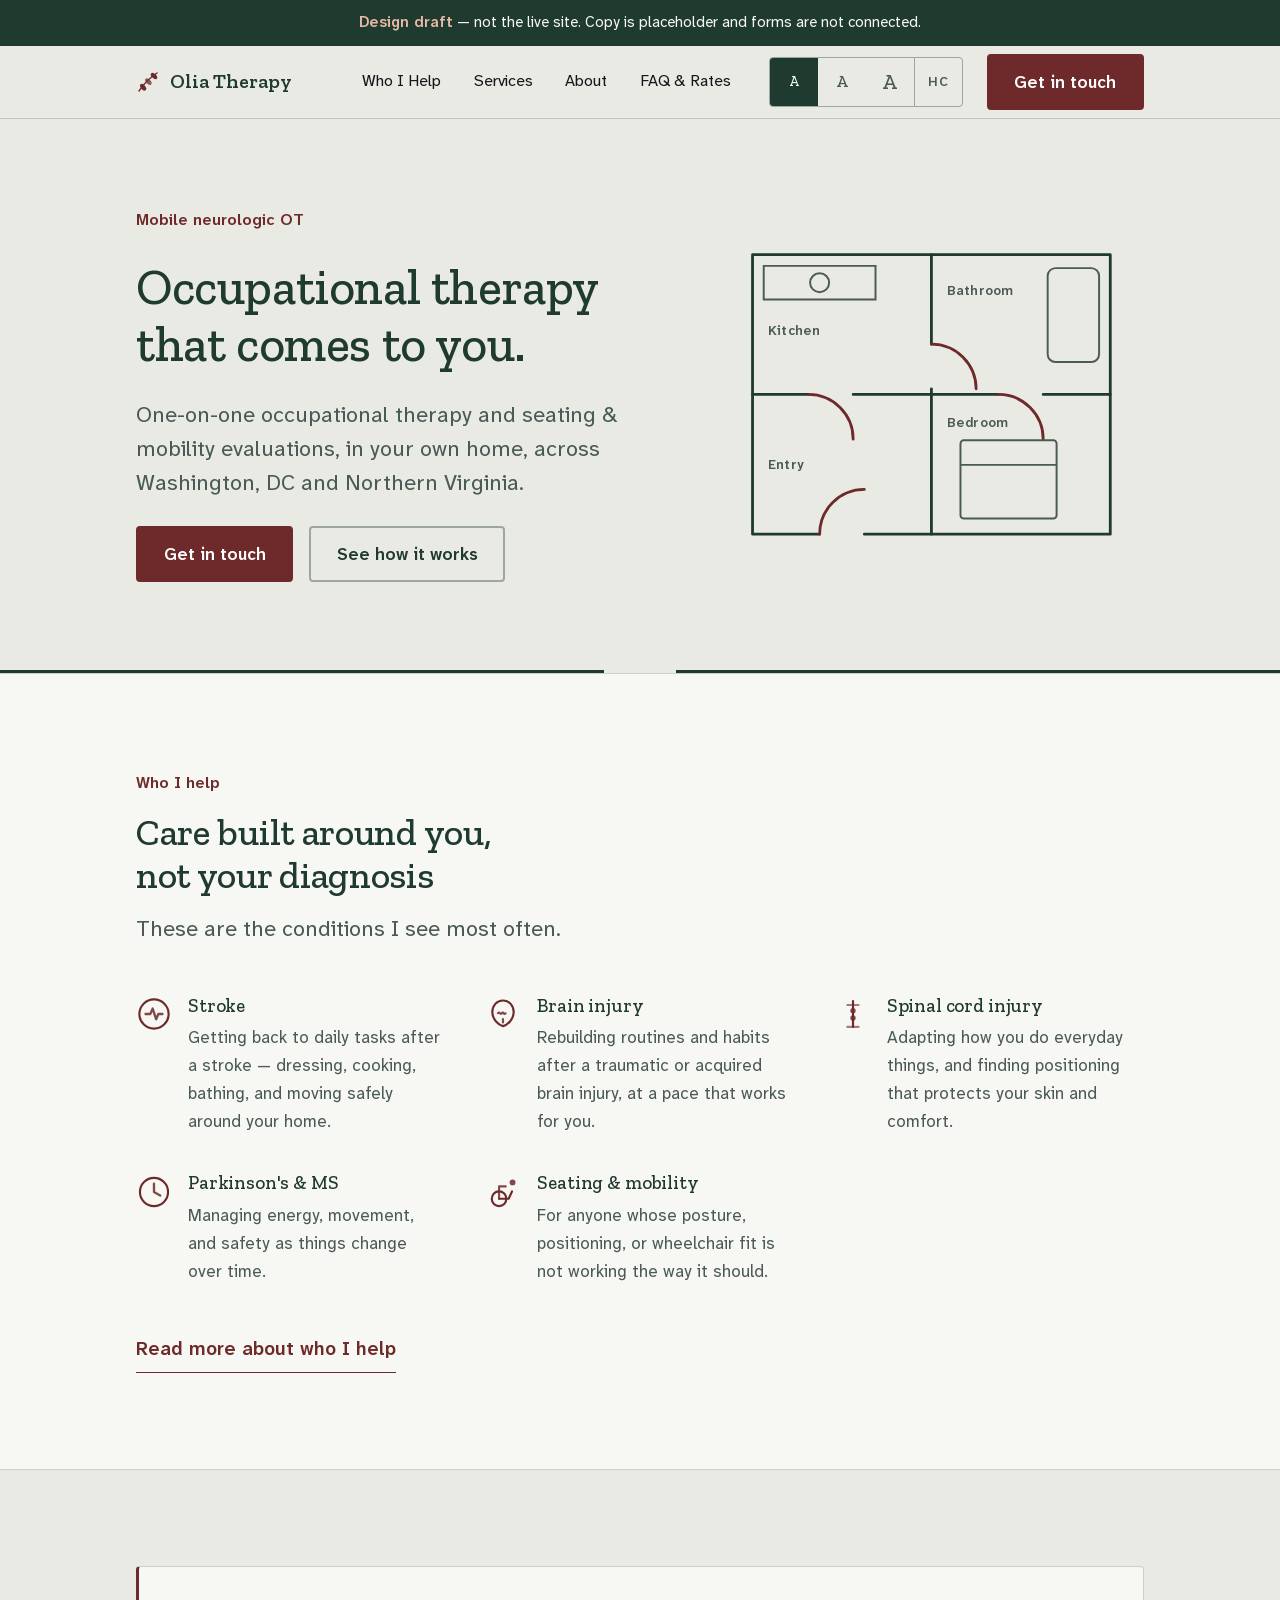
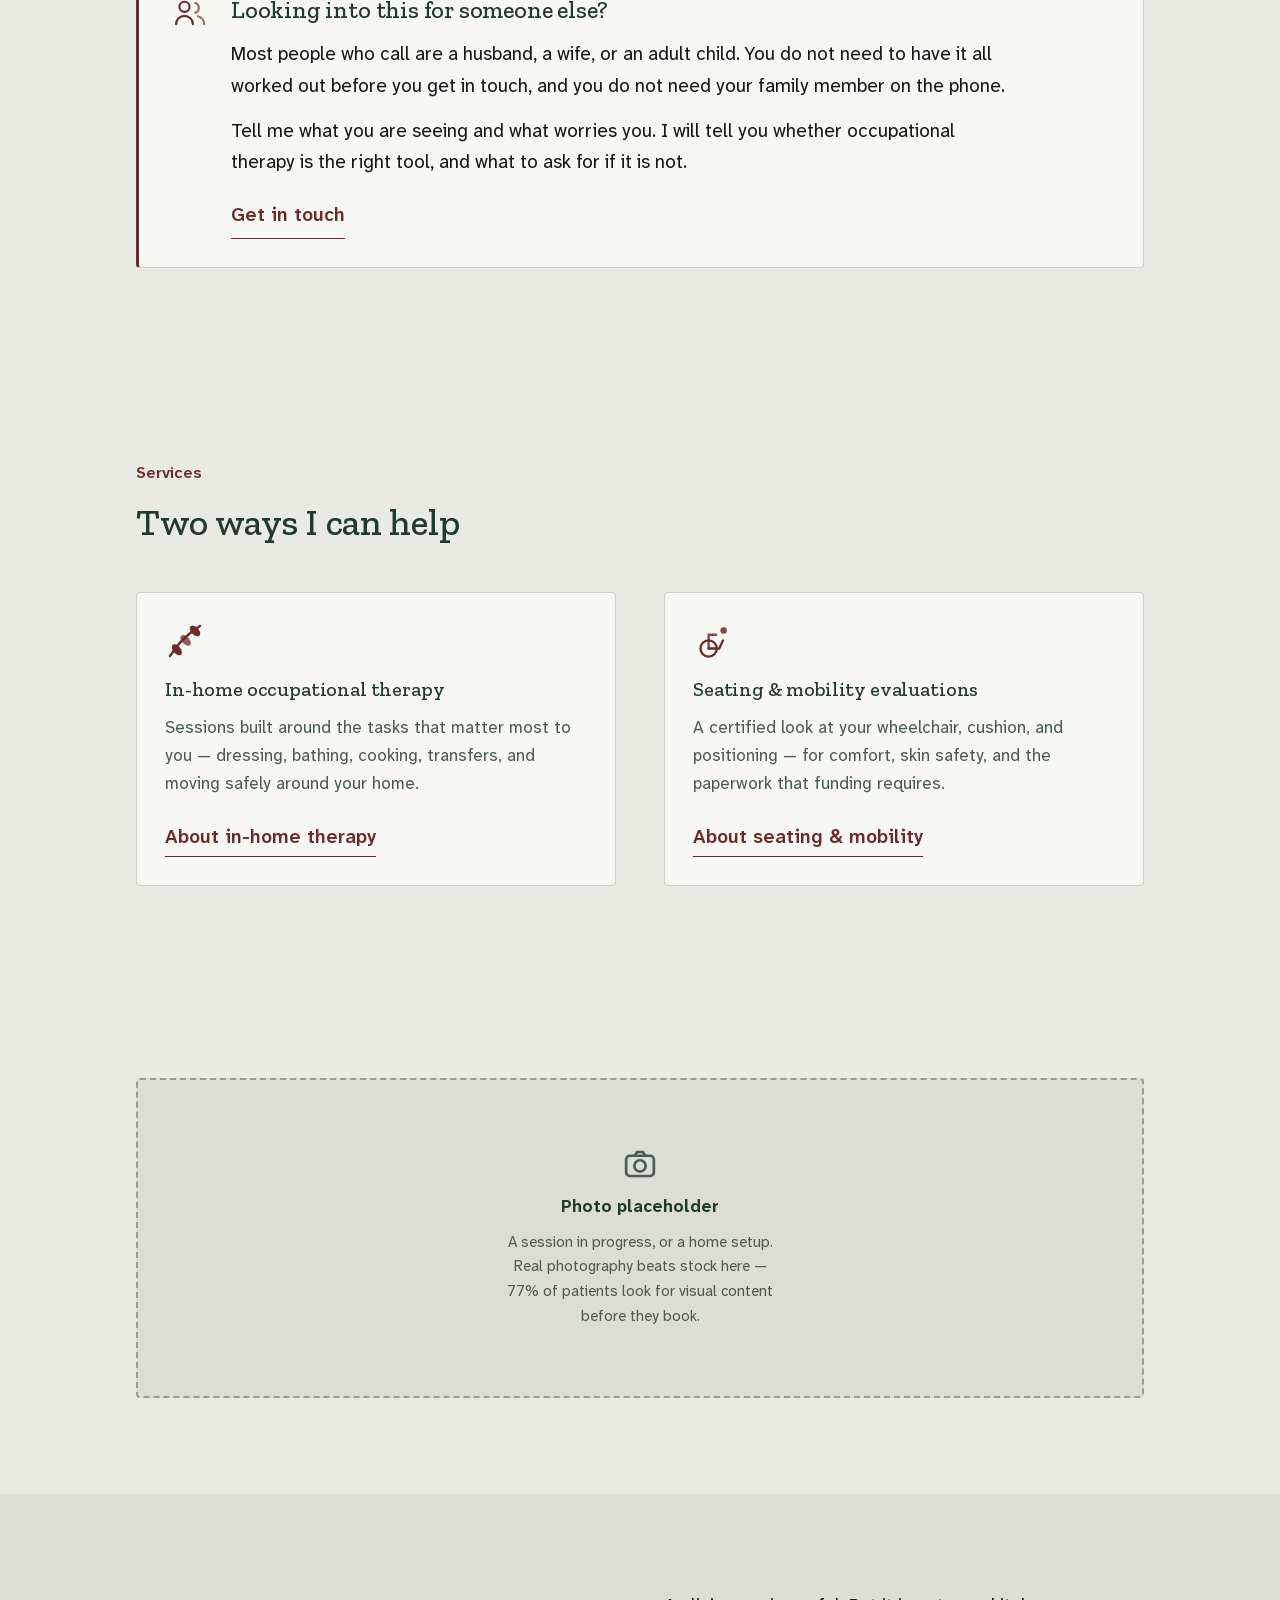
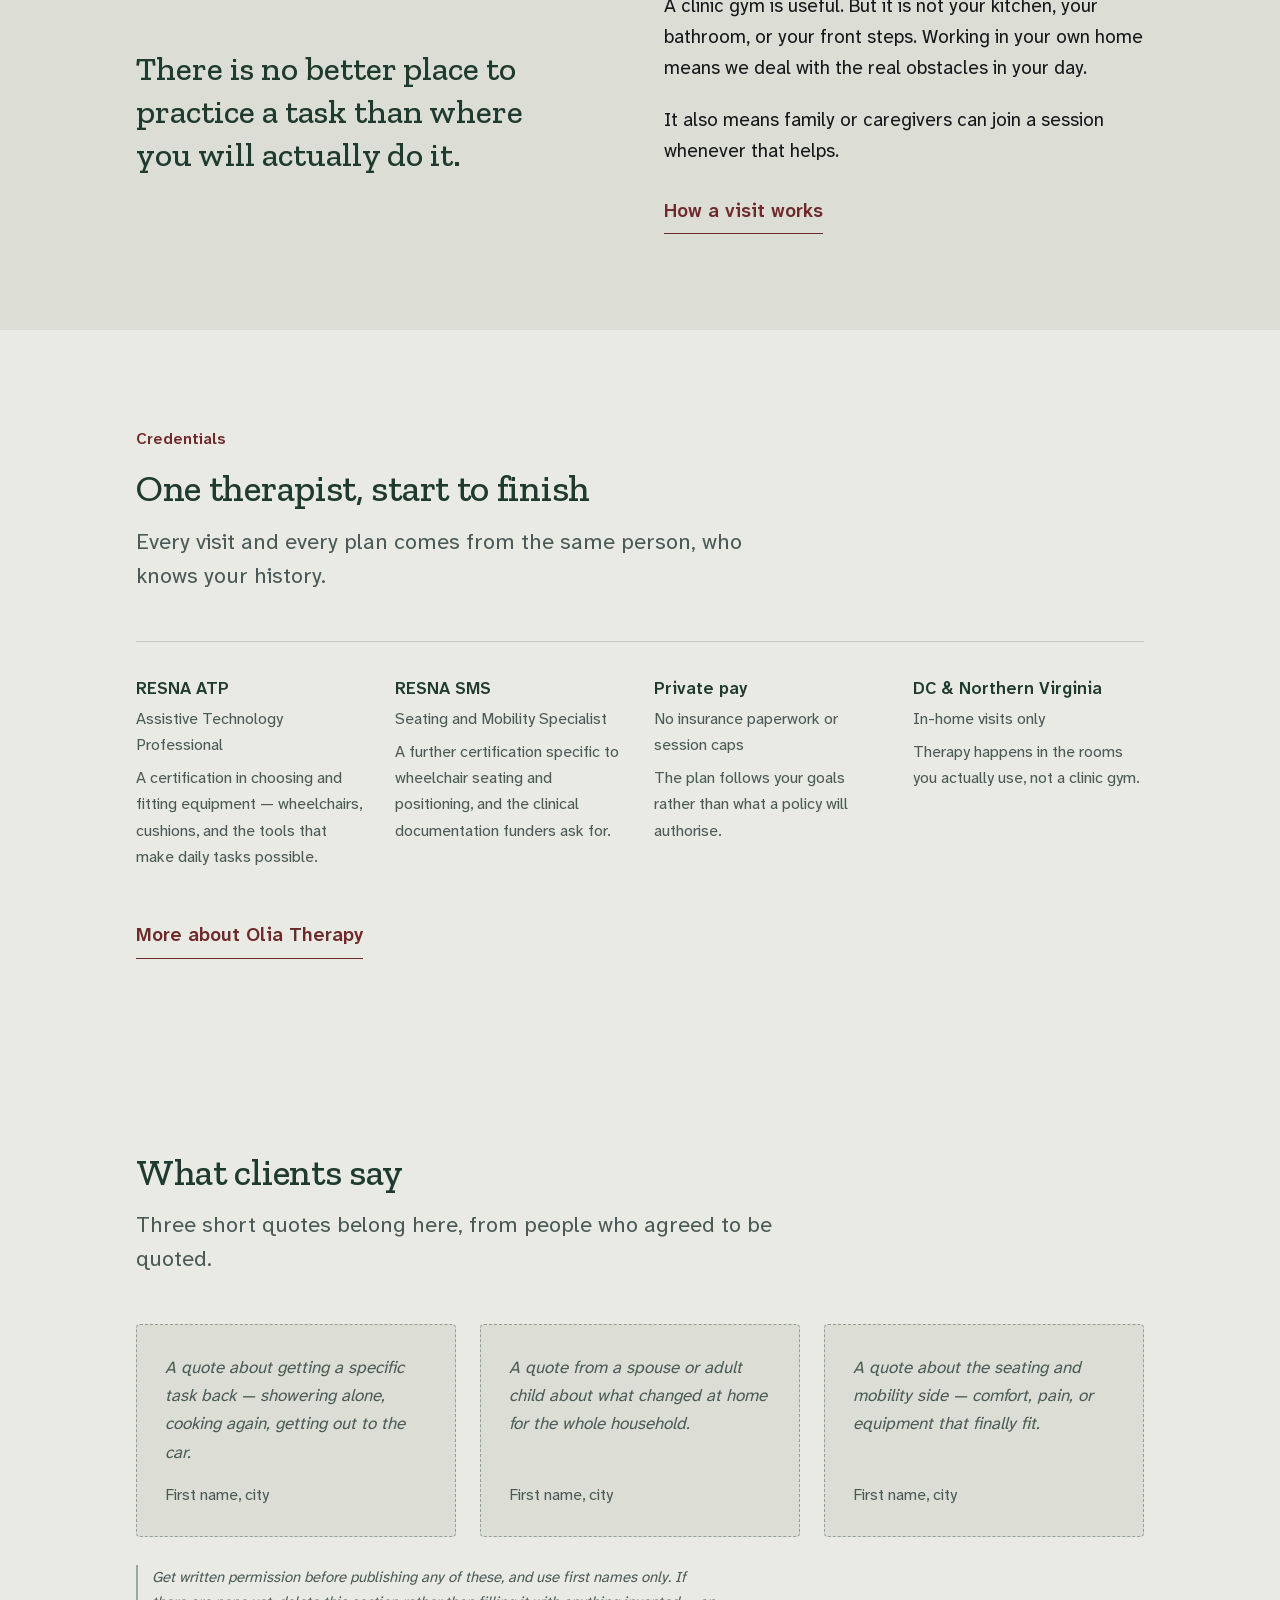
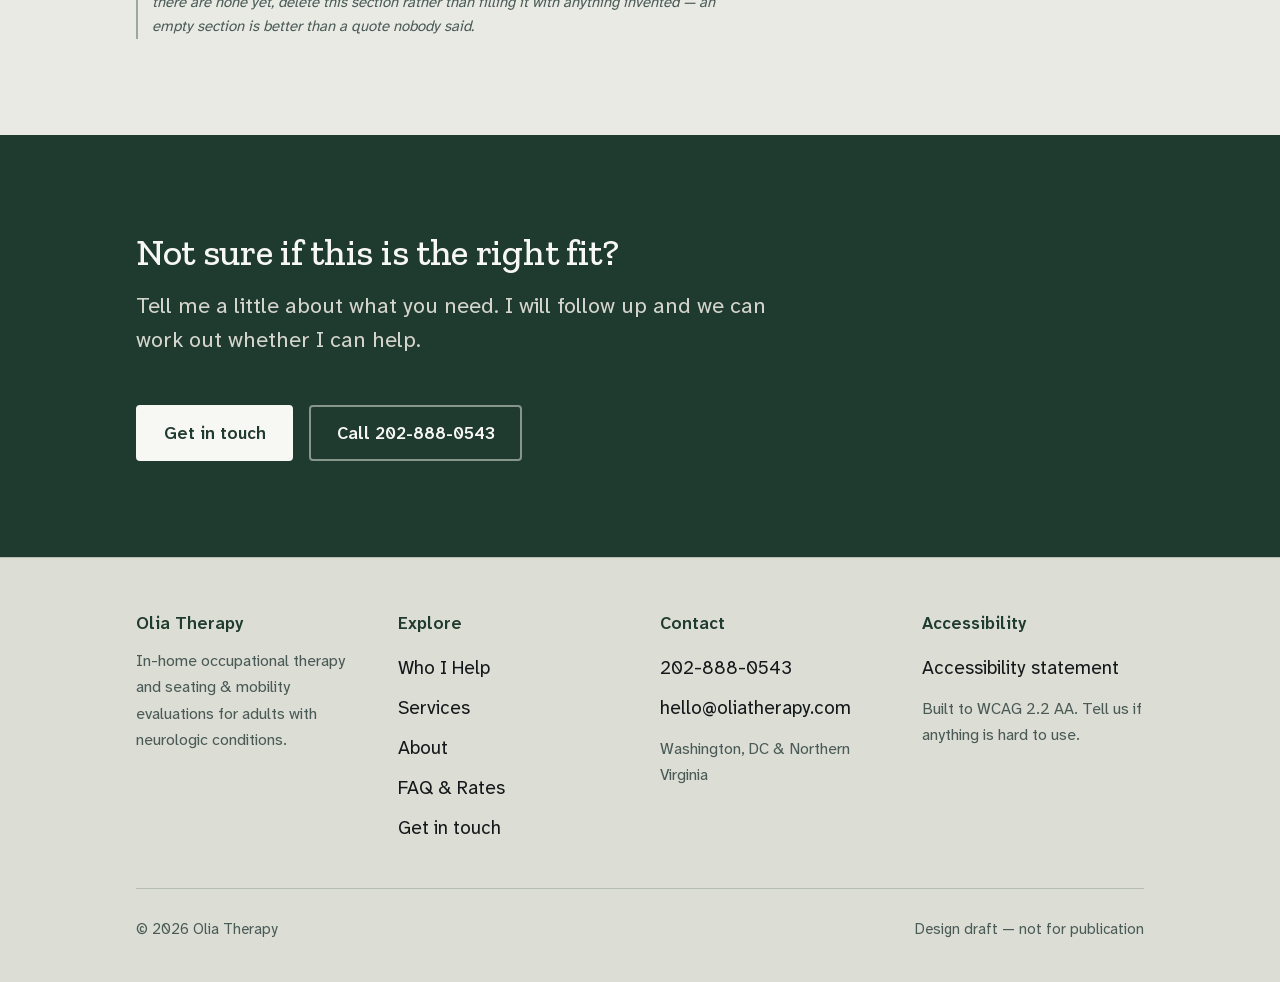
==== commit c78b762b: "Body face to Atkinson Hyperlegible; accessible form validation Typography: Public Sans out, Atkinson" ====
--- a/index.html
+++ b/index.html
@@ -10,7 +10,7 @@
 
 <title>In-home occupational therapy in DC & Northern Virginia | Olia Therapy</title>
 <link rel="stylesheet" href="assets/css/site.css">
-<link rel="preload" href="assets/fonts/publicsans-var-latin.woff2" as="font" type="font/woff2" crossorigin>
+<link rel="preload" href="assets/fonts/atkinson-var-latin.woff2" as="font" type="font/woff2" crossorigin>
 <link rel="preload" href="assets/fonts/zillaslab-500-latin.woff2" as="font" type="font/woff2" crossorigin>
 <script>
 /* Apply saved reading preferences before first paint to avoid a flash. */
--- a/assets/css/site.css
+++ b/assets/css/site.css
@@ -23,8 +23,8 @@
   unicode-range: U+0000-00FF, U+0131, U+0152-0153, U+02BB-02BC, U+2000-206F, U+2122;
 }
 @font-face {
-  font-family: 'Public Sans';
-  src: url('../fonts/publicsans-var-latin.woff2') format('woff2-variations');
+  font-family: 'Atkinson Hyperlegible Next';
+  src: url('../fonts/atkinson-var-latin.woff2') format('woff2-variations');
   font-weight: 400 700; font-style: normal; font-display: swap;
   unicode-range: U+0000-00FF, U+0131, U+0152-0153, U+02BB-02BC, U+2000-206F, U+2122;
 }
@@ -51,7 +51,7 @@
 
   /* type */
   --serif: 'Zilla Slab', 'Bitter', Georgia, serif;
-  --sans:  'Public Sans', -apple-system, BlinkMacSystemFont, 'Segoe UI', system-ui, sans-serif;
+  --sans:  'Atkinson Hyperlegible Next', 'Atkinson Hyperlegible', -apple-system, BlinkMacSystemFont, system-ui, sans-serif;
   --text-base: 1.1875rem;   /* 19px floor — stroke-accessibility research */
   --leading: 1.65;
   --measure: 65ch;
@@ -589,6 +589,33 @@
 .steps h3 { font-size: 1.1875rem; }
 .steps p { color: var(--mid); font-size: 1.0625rem; }
 
+/* ---------- form errors ----------
+   Inline error per field, plus a focusable summary at the top of the form.
+   The summary complements the inline errors; it never replaces them. */
+.field-error {
+  display: flex; align-items: flex-start; gap: 0.45rem;
+  font-size: 1rem; font-weight: 600; color: var(--accent);
+}
+.field-error[hidden] { display: none; }
+.band-deep .field-error { color: #F0B9A8; }
+.field input[aria-invalid="true"], .field textarea[aria-invalid="true"] {
+  border-color: var(--accent); border-width: 2px;
+}
+.band-deep .field input[aria-invalid="true"],
+.band-deep .field textarea[aria-invalid="true"] { border-color: #F0B9A8; }
+
+.error-summary {
+  padding: 1.25rem 1.5rem; border: 2px solid var(--accent);
+  border-radius: var(--radius); background: var(--surface); max-width: 34rem;
+}
+.error-summary[hidden] { display: none; }
+.error-summary h2 { font-size: 1.25rem; margin-bottom: 0.75rem; }
+.error-summary ul { margin: 0; padding-left: 1.2rem; display: flex; flex-direction: column; gap: 0.4rem; }
+.error-summary a { color: var(--accent); font-weight: 600; }
+.band-deep .error-summary { background: rgba(247,247,243,.12); border-color: #F0B9A8; }
+.band-deep .error-summary h2, .band-deep .error-summary a { color: #F0B9A8; }
+.band-deep .error-summary li { color: var(--on-deep); }
+
 /* ---------- form status ---------- */
 .form-status {
   background: var(--sunk); border-left: 3px solid var(--accent);
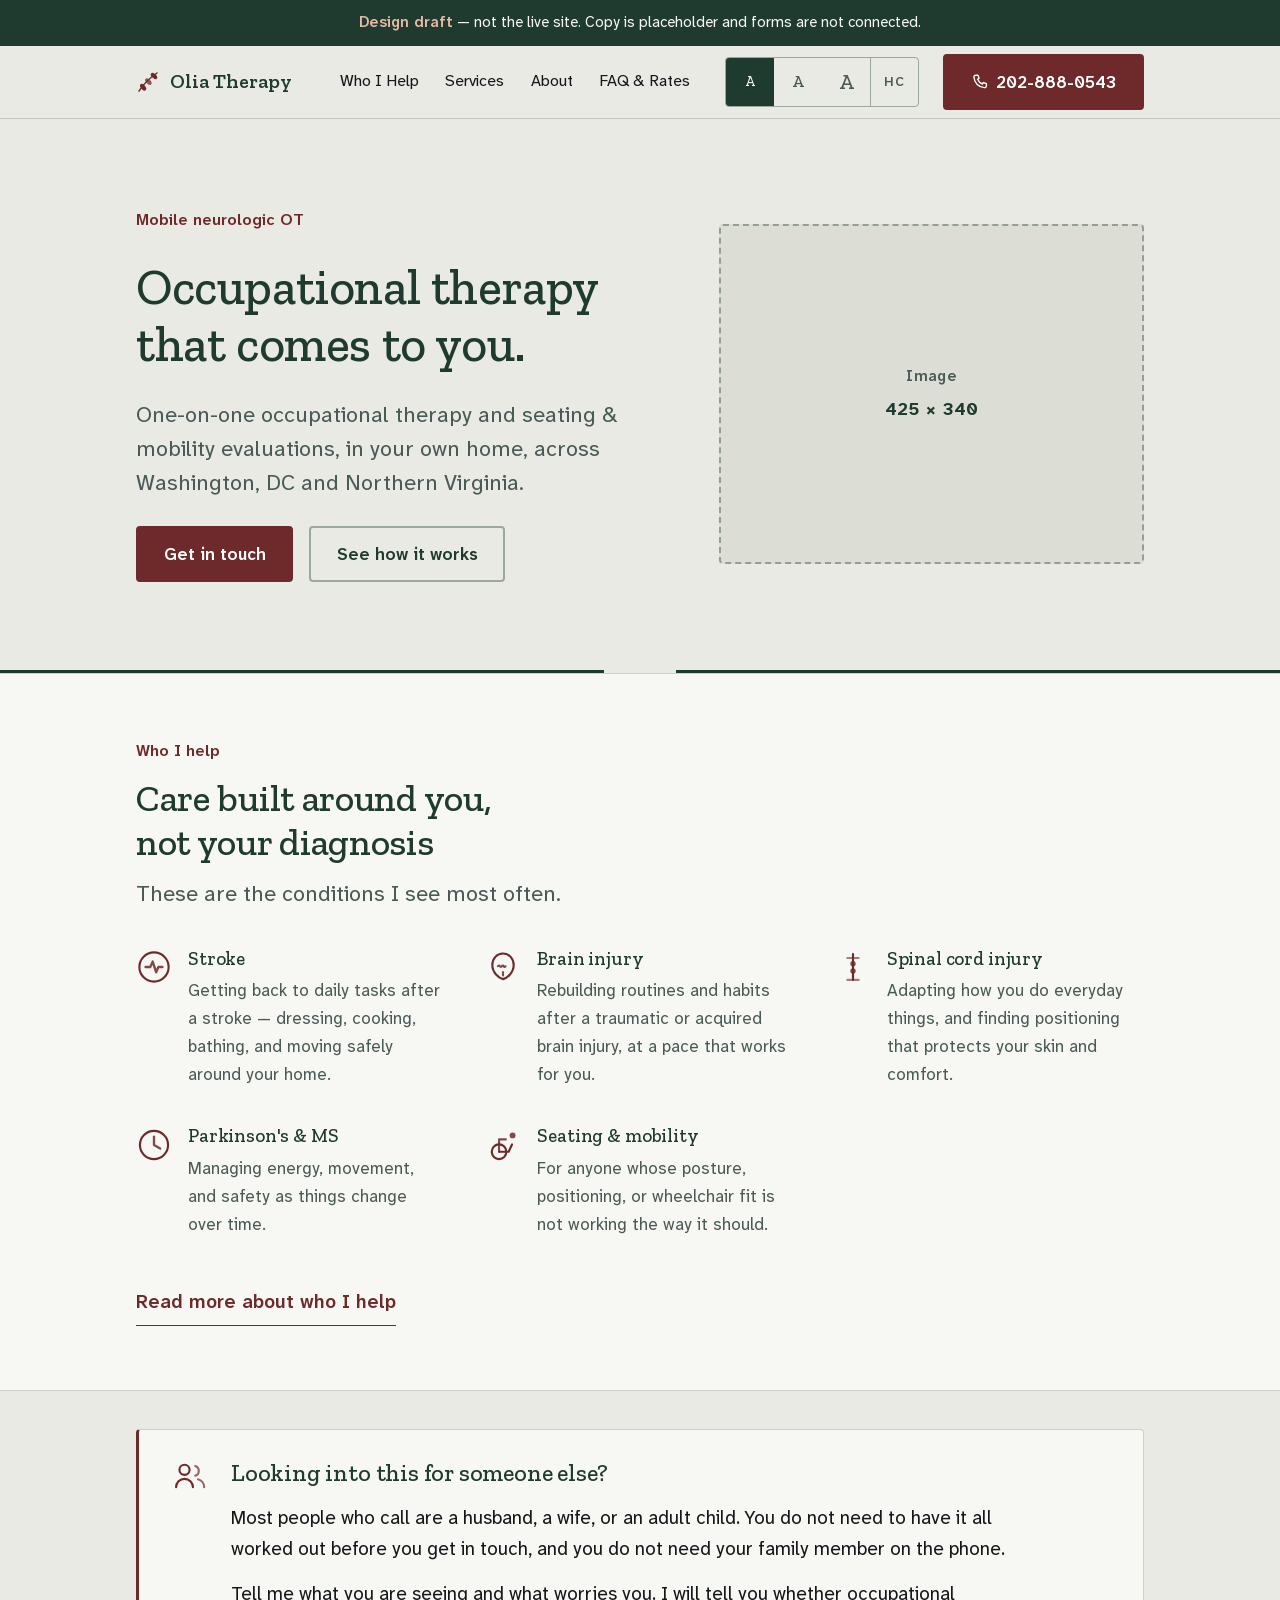
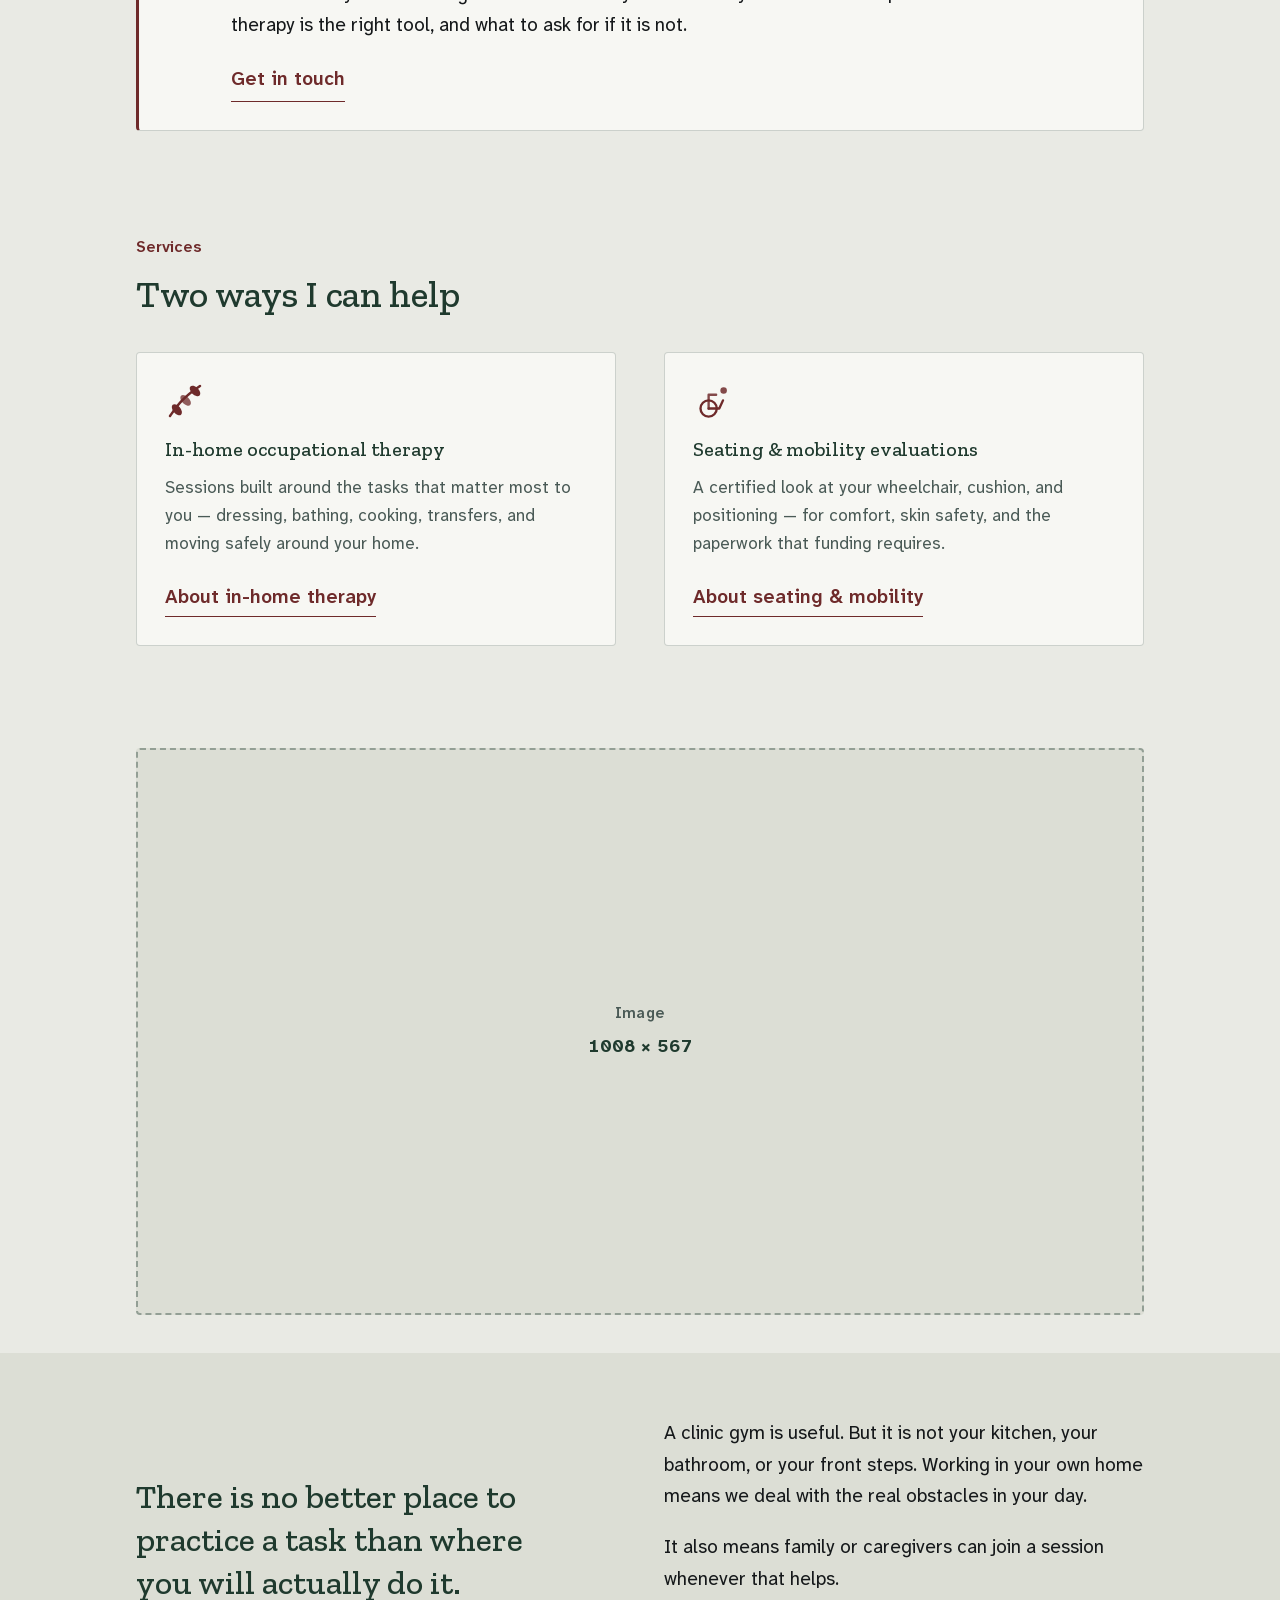
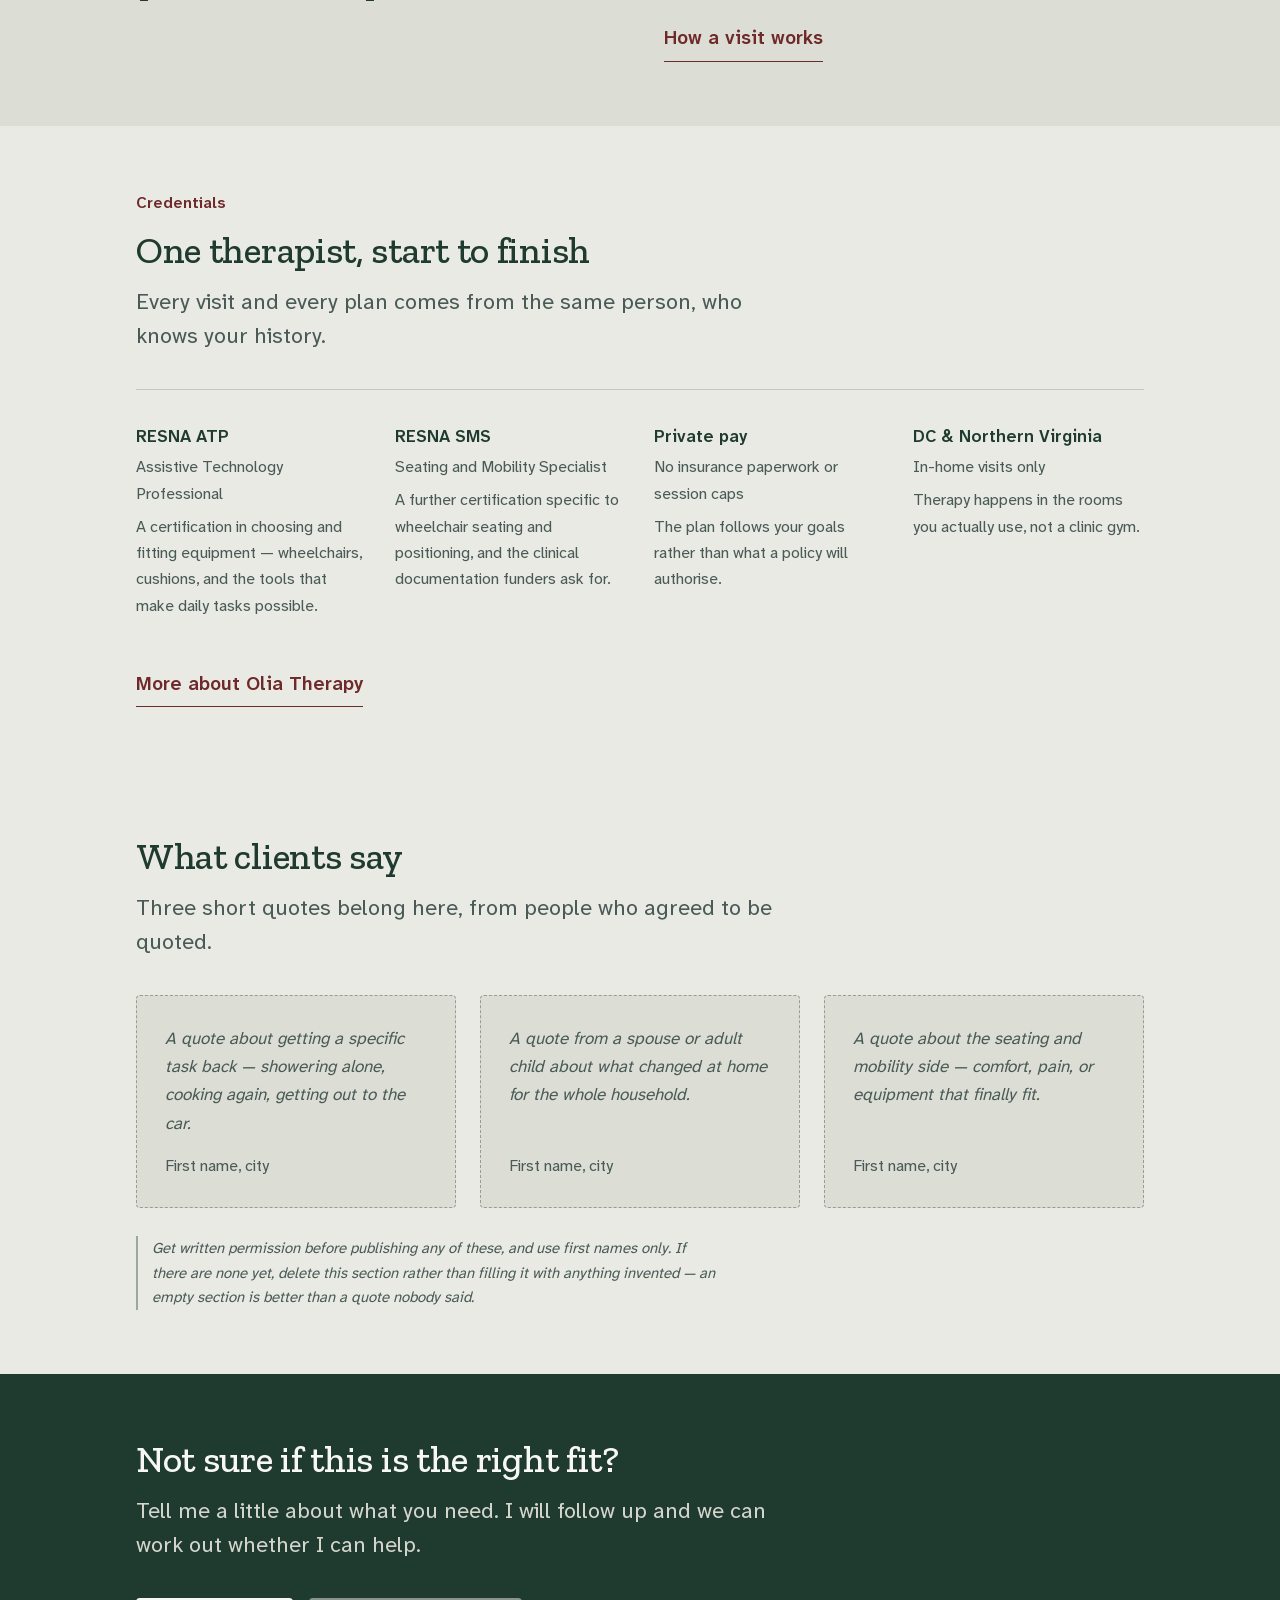
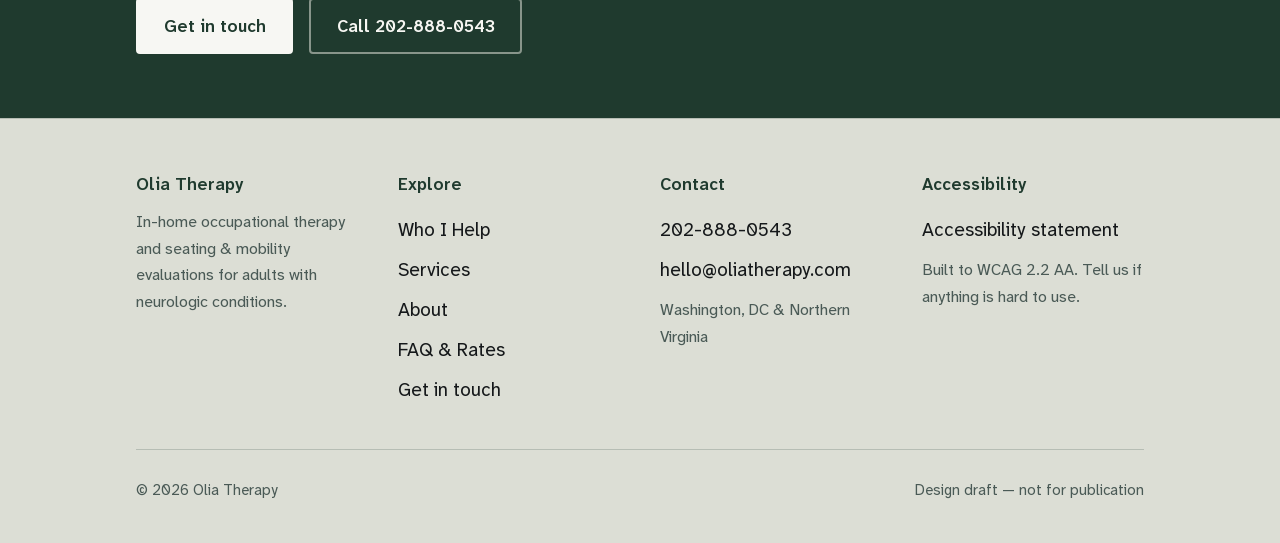
==== commit 8063a15d: "Neutral image placeholders; tighter spacing; phone in header Imagery Every image slot is now a plain" ====
--- a/index.html
+++ b/index.html
@@ -33,7 +33,6 @@
   <symbol id="i-chevron" viewBox="0 0 24 24"><path d="m6 9.5 6 6 6-6" fill="none" stroke="currentColor" stroke-width="2" stroke-linecap="round" stroke-linejoin="round"/></symbol>
   <symbol id="i-info" viewBox="0 0 24 24"><circle cx="12" cy="12" r="9.25" fill="none" stroke="currentColor" stroke-width="1.9"/><path d="M12 11v5.5M12 7.6v.9" stroke="currentColor" stroke-width="2" stroke-linecap="round"/></symbol>
   <symbol id="i-people" viewBox="0 0 32 32"><circle cx="12" cy="10.5" r="4.5" fill="none" stroke="currentColor" stroke-width="1.9"/><path d="M4.5 26c0-4.1 3.4-7.5 7.5-7.5s7.5 3.4 7.5 7.5" fill="none" stroke="currentColor" stroke-width="1.9" stroke-linecap="round"/><path d="M21.5 7.2a4.5 4.5 0 0 1 0 8.6M24 18.9c3.1.9 5.5 3.8 5.5 7.1" fill="none" stroke="currentColor" stroke-width="1.9" stroke-linecap="round" opacity=".7"/></symbol>
-  <symbol id="i-camera" viewBox="0 0 24 24"><rect x="2.75" y="6.5" width="18.5" height="13.5" rx="2.5" fill="none" stroke="currentColor" stroke-width="1.8"/><circle cx="12" cy="13.25" r="3.75" fill="none" stroke="currentColor" stroke-width="1.8"/><path d="M8.5 6.5 10 4h4l1.5 2.5" fill="none" stroke="currentColor" stroke-width="1.8" stroke-linejoin="round"/></symbol>
   <symbol id="i-stroke" viewBox="0 0 32 32"><circle cx="16" cy="16" r="13" fill="none" stroke="currentColor" stroke-width="1.9"/><path d="M8.5 16h4.2l2.1-4.8 3.1 9.4 2-4.6h3.6" fill="none" stroke="currentColor" stroke-width="2.1" stroke-linecap="round" stroke-linejoin="round" opacity=".85"/></symbol>
   <symbol id="i-brain" viewBox="0 0 32 32"><path d="M16 4c5.5 0 9.5 4.6 9.5 10.3 0 6.6-5.6 11.4-9.5 12.5-3.9-1.1-9.5-5.9-9.5-12.5C6.5 8.6 10.5 4 16 4Z" fill="none" stroke="currentColor" stroke-width="1.9"/><path d="M11.5 15.2c1.7-1.9 1.7 2 3.4.1 1.7-1.9 1.7 2 3.4.1M16 20.5v3" fill="none" stroke="currentColor" stroke-width="1.9" stroke-linecap="round" opacity=".85"/></symbol>
   <symbol id="i-spine" viewBox="0 0 32 32"><path d="M16 4.5v23" fill="none" stroke="currentColor" stroke-width="1.9" stroke-linecap="round"/><path d="M11 8h10M11 27.5h10" fill="none" stroke="currentColor" stroke-width="1.9" stroke-linecap="round" opacity=".6"/><circle cx="16" cy="13" r="2.4" fill="currentColor" opacity=".85"/><circle cx="16" cy="19.5" r="2.4" fill="currentColor" opacity=".85"/></symbol>
@@ -69,7 +68,10 @@
         </div>
       </div>
 
-    <a class="btn btn-primary" href="contact.html">Get in touch</a>
+    <a class="btn btn-primary header-phone" href="tel:+12028880543">
+      <svg aria-hidden="true" focusable="false"><use href="#i-phone"/></svg>
+      202-888-0543
+    </a>
 
     <button type="button" class="menu-toggle" data-menu-open aria-expanded="false" aria-controls="mobile-menu">
       <svg aria-hidden="true" focusable="false"><use href="#i-menu"/></svg>
@@ -124,40 +126,10 @@
             <a class="btn btn-secondary" href="services.html">See how it works</a>
           </div>
         </div>
-        <svg class="hero-art" viewBox="0 0 380 330" role="img" aria-labelledby="plan-title plan-desc">
-  <title id="plan-title">Plan view of a home</title>
-  <desc id="plan-desc">A floor plan of four rooms — kitchen, bathroom, entry and bedroom — with every doorway between them drawn in red. These are the rooms occupational therapy actually happens in.</desc>
-
-  <!-- outer walls, broken at the front door -->
-  <path class="wall" d="M30 40 H350 M350 40 V290 M30 40 V290 M30 290 H90 M130 290 H350"/>
-
-  <!-- internal walls, each broken where a doorway sits -->
-  <path class="wall" d="M190 40 V120 M190 160 V290"/>
-  <path class="wall" d="M30 165 H80 M120 165 H190"/>
-  <path class="wall" d="M190 165 H250 M290 165 H350"/>
-
-  <!-- the doorways, in oxblood: the thresholds this practice is organised around -->
-  <path class="door" d="M90 290 A40 40 0 0 1 130 250"/>
-  <path class="door" d="M80 165 A40 40 0 0 1 120 205"/>
-  <path class="door" d="M190 120 A40 40 0 0 1 230 160"/>
-  <path class="door" d="M250 165 A40 40 0 0 1 290 205"/>
-
-  <!-- kitchen: counter and sink -->
-  <path class="fixture" d="M40 50 H140 V80 H40 Z"/>
-  <circle class="fixture" cx="90" cy="65" r="8.5"/>
-
-  <!-- bathroom: tub -->
-  <rect class="fixture" x="294" y="52" width="46" height="84" rx="7"/>
-
-  <!-- bedroom: bed with pillow -->
-  <rect class="fixture" x="216" y="206" width="86" height="70" rx="3"/>
-  <path class="fixture" d="M216 228 H302"/>
-
-  <text class="label" x="44" y="112">Kitchen</text>
-  <text class="label" x="204" y="76">Bathroom</text>
-  <text class="label" x="44" y="232">Entry</text>
-  <text class="label" x="204" y="194">Bedroom</text>
-</svg>
+        <div class="img-placeholder hero" data-ratio data-ph>
+        <span class="ph-label">Image</span>
+        <span class="ph-dims" data-ph-dims>&mdash;</span>
+      </div>
       </div>
     </div>
   </section>
@@ -214,7 +186,7 @@
     </div>
   </section>
 
-  <section>
+  <section class="section-tight">
     <div class="wrap">
 
       <div class="caregiver">
@@ -252,12 +224,11 @@
     </div>
   </section>
 
-  <section>
-    <div class="wrap">
-      <div class="photo-slot" style="min-height:20rem">
-        <svg aria-hidden="true" focusable="false"><use href="#i-camera"/></svg>
-        <b>Photo placeholder</b>
-        <span>A session in progress, or a home setup. Real photography beats stock here &mdash; 77% of patients look for visual content before they book.</span>
+  <section class="section-tight">
+    <div class="wrap">
+      <div class="img-placeholder wide" data-ratio data-ph>
+        <span class="ph-label">Image</span>
+        <span class="ph-dims" data-ph-dims>&mdash;</span>
       </div>
     </div>
   </section>
--- a/assets/css/site.css
+++ b/assets/css/site.css
@@ -58,7 +58,7 @@
 
   /* space + chrome */
   --gutter: clamp(1.25rem, 4vw, 2.5rem);
-  --section-y: clamp(3.5rem, 8vw, 6rem);
+  --section-y: clamp(2.75rem, 5vw, 4.5rem);
   --header-h: 4.5rem;
   --radius: 4px;
   --tap: 3rem;              /* 48px — double the WCAG 2.2 minimum */
@@ -155,6 +155,7 @@
 .wrap { width: 100%; max-width: 68rem; margin-inline: auto; padding-inline: var(--gutter); }
 .wrap-narrow { max-width: 46rem; }
 section { padding-block: var(--section-y); }
+.section-tight { padding-block: clamp(1.75rem, 3vw, 2.5rem); }
 .band-surface { background: var(--surface); border-block: 1px solid var(--line); }
 .band-sunk    { background: var(--sunk); }
 .band-deep    { background: var(--deep); color: var(--on-deep); }
@@ -165,7 +166,7 @@
 .stack   { display: flex; flex-direction: column; gap: 1.25rem; }
 .stack-s { display: flex; flex-direction: column; gap: 0.75rem; }
 .stack-l { display: flex; flex-direction: column; gap: 2.5rem; }
-.section-head { display: flex; flex-direction: column; gap: 0.9rem; max-width: 54ch; margin-bottom: 3rem; }
+.section-head { display: flex; flex-direction: column; gap: 0.8rem; max-width: 54ch; margin-bottom: 2.25rem; }
 
 /* WCAG 2.2 — 2.4.11 Focus Not Obscured: sticky header must never cover focus */
 :where(h1, h2, h3, section, [id]) { scroll-margin-top: calc(var(--header-h) + 1.5rem); }
@@ -208,10 +209,12 @@
 }
 .brand svg { width: 1.5rem; height: 1.5rem; flex: none; color: var(--accent); }
 
-.nav-links { display: flex; align-items: center; gap: 0.35rem; }
+.nav-links { display: flex; align-items: center; gap: 0.25rem; }
+.header-phone { display: inline-flex; align-items: center; gap: 0.5rem; white-space: nowrap; }
+.header-phone svg { width: 1.1rem; height: 1.1rem; flex: none; }
 .nav-links a {
   display: inline-flex; align-items: center; min-height: var(--tap);
-  padding: 0 0.85rem; border-radius: var(--radius);
+  padding: 0 0.7rem; border-radius: var(--radius);
   color: var(--ink); text-decoration: none; font-size: 1rem;
 }
 .nav-links a:hover { background: var(--sunk); color: var(--deep); }
@@ -263,7 +266,7 @@
 .menu-toggle { display: none; }
 .mobile-menu { display: none; }
 
-@media (max-width: 61.25rem) {
+@media (max-width: 70rem) {
   .nav-links, .header-inner .reader-controls { display: none; }
   .menu-toggle {
     display: inline-flex; align-items: center; gap: 0.55rem;
@@ -309,7 +312,7 @@
 @media (max-width: 47.5rem) {
   /* The sticky Call/Email bar covers this, so the header CTA is redundant
      here and would otherwise wrap the header onto a second row. */
-  .header-inner > .btn-primary { display: none; }
+  .header-inner > .btn-primary, .header-phone { display: none; }
 
   .call-bar {
     display: grid; grid-template-columns: 1fr 1fr;
@@ -564,18 +567,31 @@
   body { background: #fff; }
 }
 
-/* ---------- photo placeholders (no real imagery yet) ---------- */
-.photo-slot {
+/* ---------- image placeholders ----------
+   Deliberately neutral: a box and its rendered size, nothing about what the
+   picture should be. Choosing the imagery is the client's call, and a
+   placeholder that describes a photo quietly makes that decision for her. */
+.img-placeholder {
   display: flex; flex-direction: column; align-items: center; justify-content: center;
-  gap: 0.6rem; text-align: center;
-  background: var(--sunk); border: 2px dashed var(--line-firm);
-  border-radius: var(--radius); padding: 2rem 1.5rem; min-height: 15rem;
-  color: var(--mid);
-}
-.photo-slot svg { width: 2.25rem; height: 2.25rem; color: var(--mid); }
-.photo-slot b { color: var(--deep); font-size: 1.0625rem; }
-.photo-slot span { font-size: 0.9375rem; max-width: 28ch; }
-.photo-slot.portrait { aspect-ratio: 4 / 5; min-height: 0; }
+  gap: 0.35rem; text-align: center;
+  background: var(--sunk);
+  border: 2px dashed var(--line-firm);
+  border-radius: var(--radius);
+  padding: 1.5rem; color: var(--mid);
+  width: 100%;
+}
+.img-placeholder .ph-label {
+  font-size: 0.9375rem; font-weight: 600; letter-spacing: 0.02em;
+  text-transform: none; color: var(--mid);
+}
+.img-placeholder .ph-dims {
+  font-size: 1.125rem; font-weight: 700; color: var(--deep);
+  font-variant-numeric: tabular-nums;
+}
+.img-placeholder[data-ratio] { aspect-ratio: var(--ph-ratio, 16 / 9); }
+.img-placeholder.portrait { --ph-ratio: 4 / 5; }
+.img-placeholder.wide     { --ph-ratio: 16 / 9; }
+.img-placeholder.hero     { --ph-ratio: 5 / 4; }
 
 /* ---------- numbered steps (a real sequence, so numbers mean something) ---------- */
 .steps { list-style: none; margin: 0; padding: 0; counter-reset: step; display: grid; grid-template-columns: repeat(auto-fit, minmax(16rem, 1fr)); gap: 2rem; }
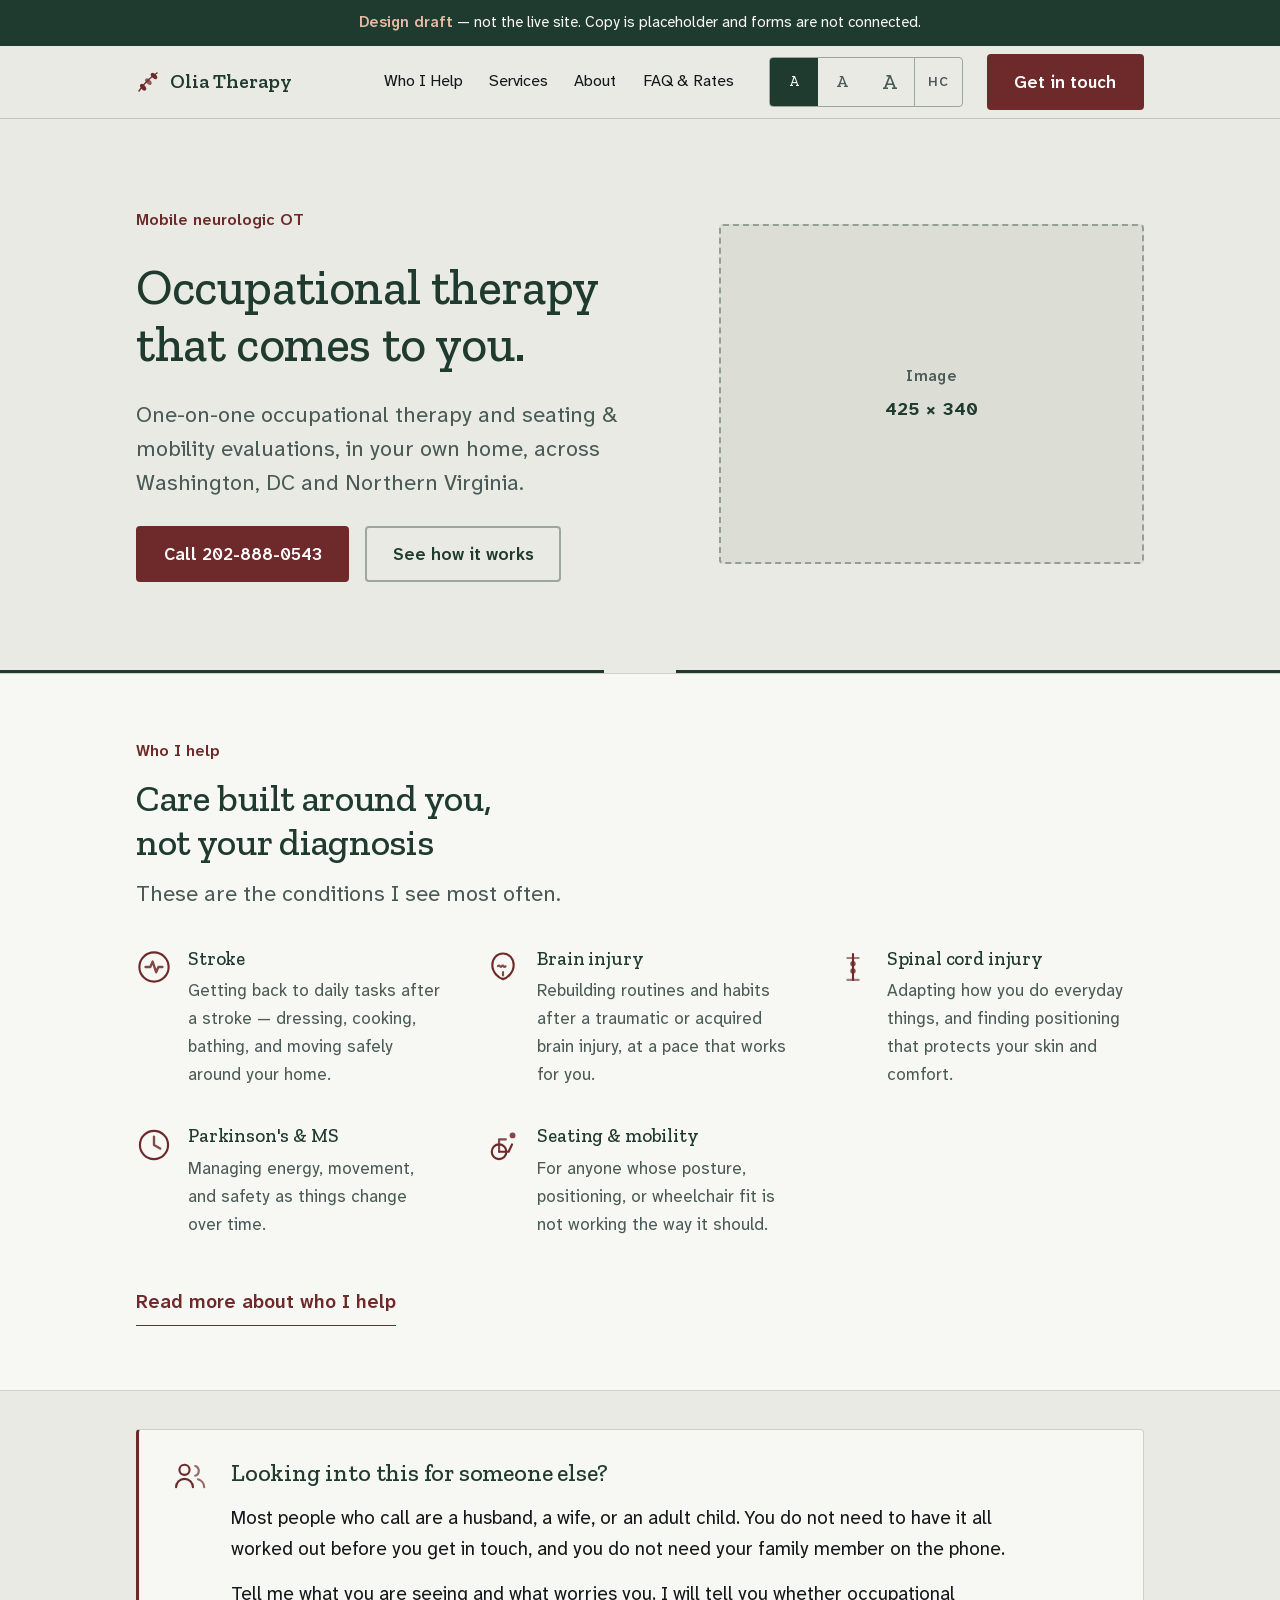
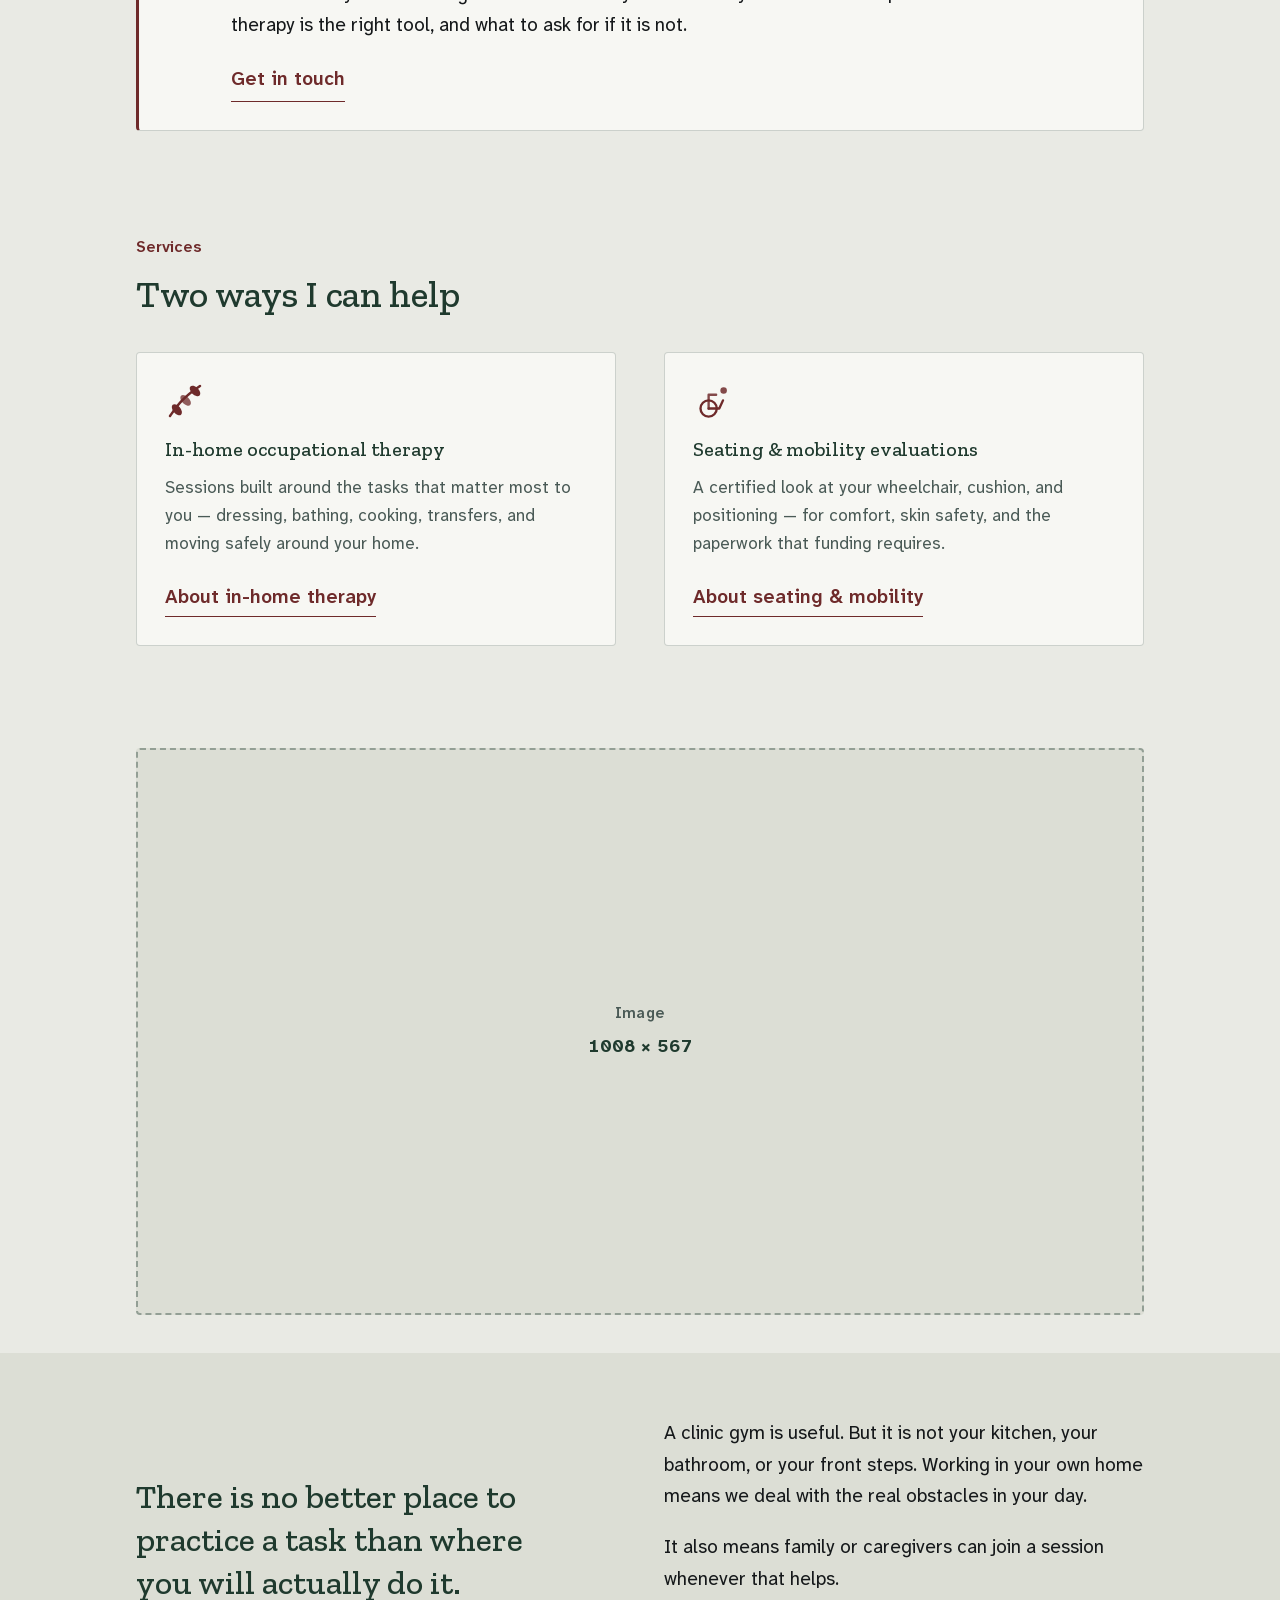
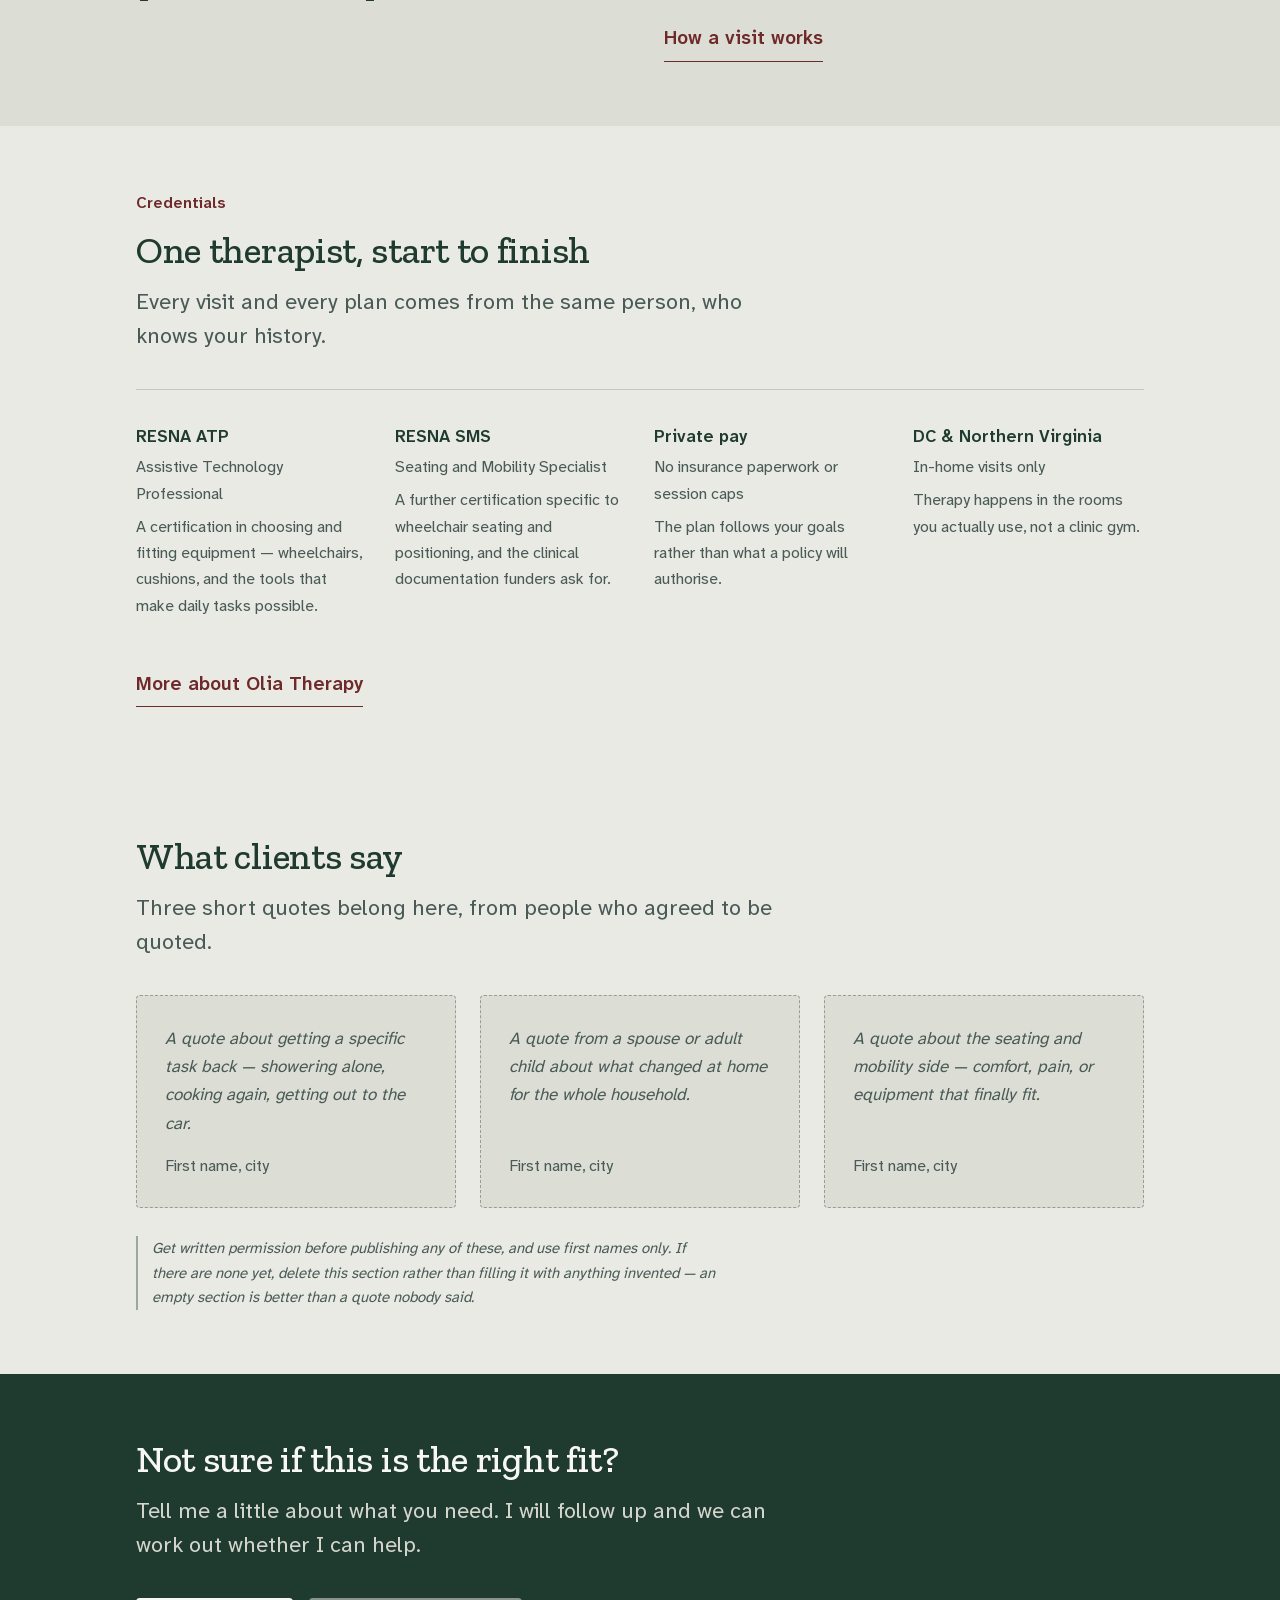
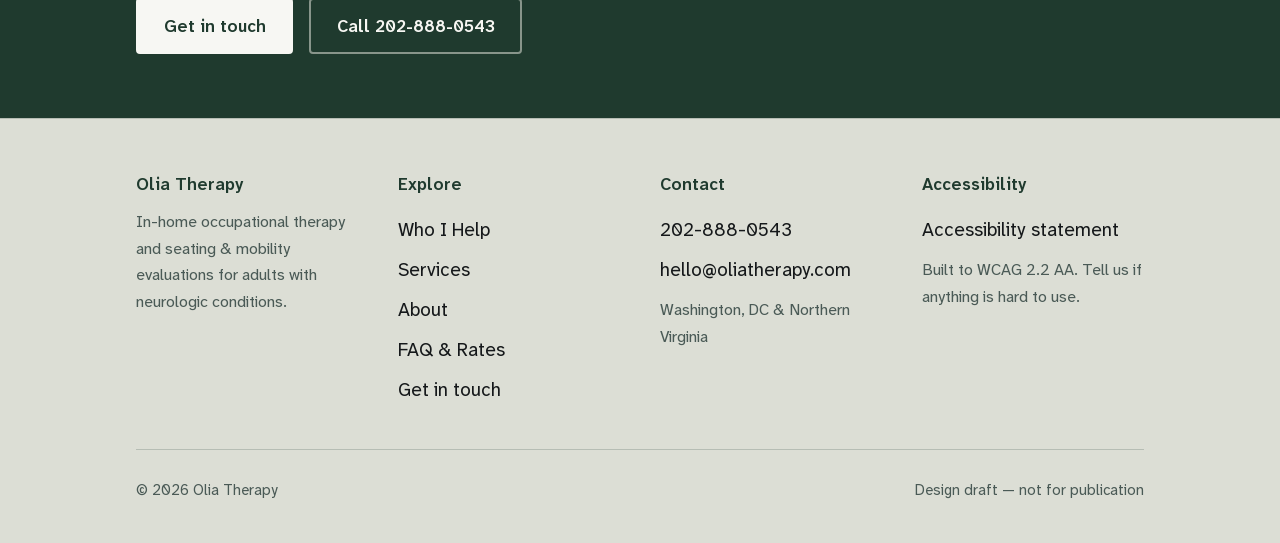
==== commit d26f560f: "Header CTA back to a button; hero primary becomes the call The phone number in the header was heavie" ====
--- a/index.html
+++ b/index.html
@@ -68,10 +68,7 @@
         </div>
       </div>
 
-    <a class="btn btn-primary header-phone" href="tel:+12028880543">
-      <svg aria-hidden="true" focusable="false"><use href="#i-phone"/></svg>
-      202-888-0543
-    </a>
+    <a class="btn btn-primary" href="contact.html">Get in touch</a>
 
     <button type="button" class="menu-toggle" data-menu-open aria-expanded="false" aria-controls="mobile-menu">
       <svg aria-hidden="true" focusable="false"><use href="#i-menu"/></svg>
@@ -122,7 +119,7 @@
           <h1>Occupational therapy that comes to you.</h1>
           <p class="lede">One-on-one occupational therapy and seating &amp; mobility evaluations, in your own home, across Washington, DC and Northern Virginia.</p>
           <div class="btn-row">
-            <a class="btn btn-primary" href="contact.html">Get in touch</a>
+            <a class="btn btn-primary" href="tel:+12028880543">Call 202-888-0543</a>
             <a class="btn btn-secondary" href="services.html">See how it works</a>
           </div>
         </div>
--- a/assets/css/site.css
+++ b/assets/css/site.css
@@ -210,8 +210,6 @@
 .brand svg { width: 1.5rem; height: 1.5rem; flex: none; color: var(--accent); }
 
 .nav-links { display: flex; align-items: center; gap: 0.25rem; }
-.header-phone { display: inline-flex; align-items: center; gap: 0.5rem; white-space: nowrap; }
-.header-phone svg { width: 1.1rem; height: 1.1rem; flex: none; }
 .nav-links a {
   display: inline-flex; align-items: center; min-height: var(--tap);
   padding: 0 0.7rem; border-radius: var(--radius);
@@ -266,7 +264,7 @@
 .menu-toggle { display: none; }
 .mobile-menu { display: none; }
 
-@media (max-width: 70rem) {
+@media (max-width: 66rem) {
   .nav-links, .header-inner .reader-controls { display: none; }
   .menu-toggle {
     display: inline-flex; align-items: center; gap: 0.55rem;
@@ -312,7 +310,7 @@
 @media (max-width: 47.5rem) {
   /* The sticky Call/Email bar covers this, so the header CTA is redundant
      here and would otherwise wrap the header onto a second row. */
-  .header-inner > .btn-primary, .header-phone { display: none; }
+  .header-inner > .btn-primary { display: none; }
 
   .call-bar {
     display: grid; grid-template-columns: 1fr 1fr;
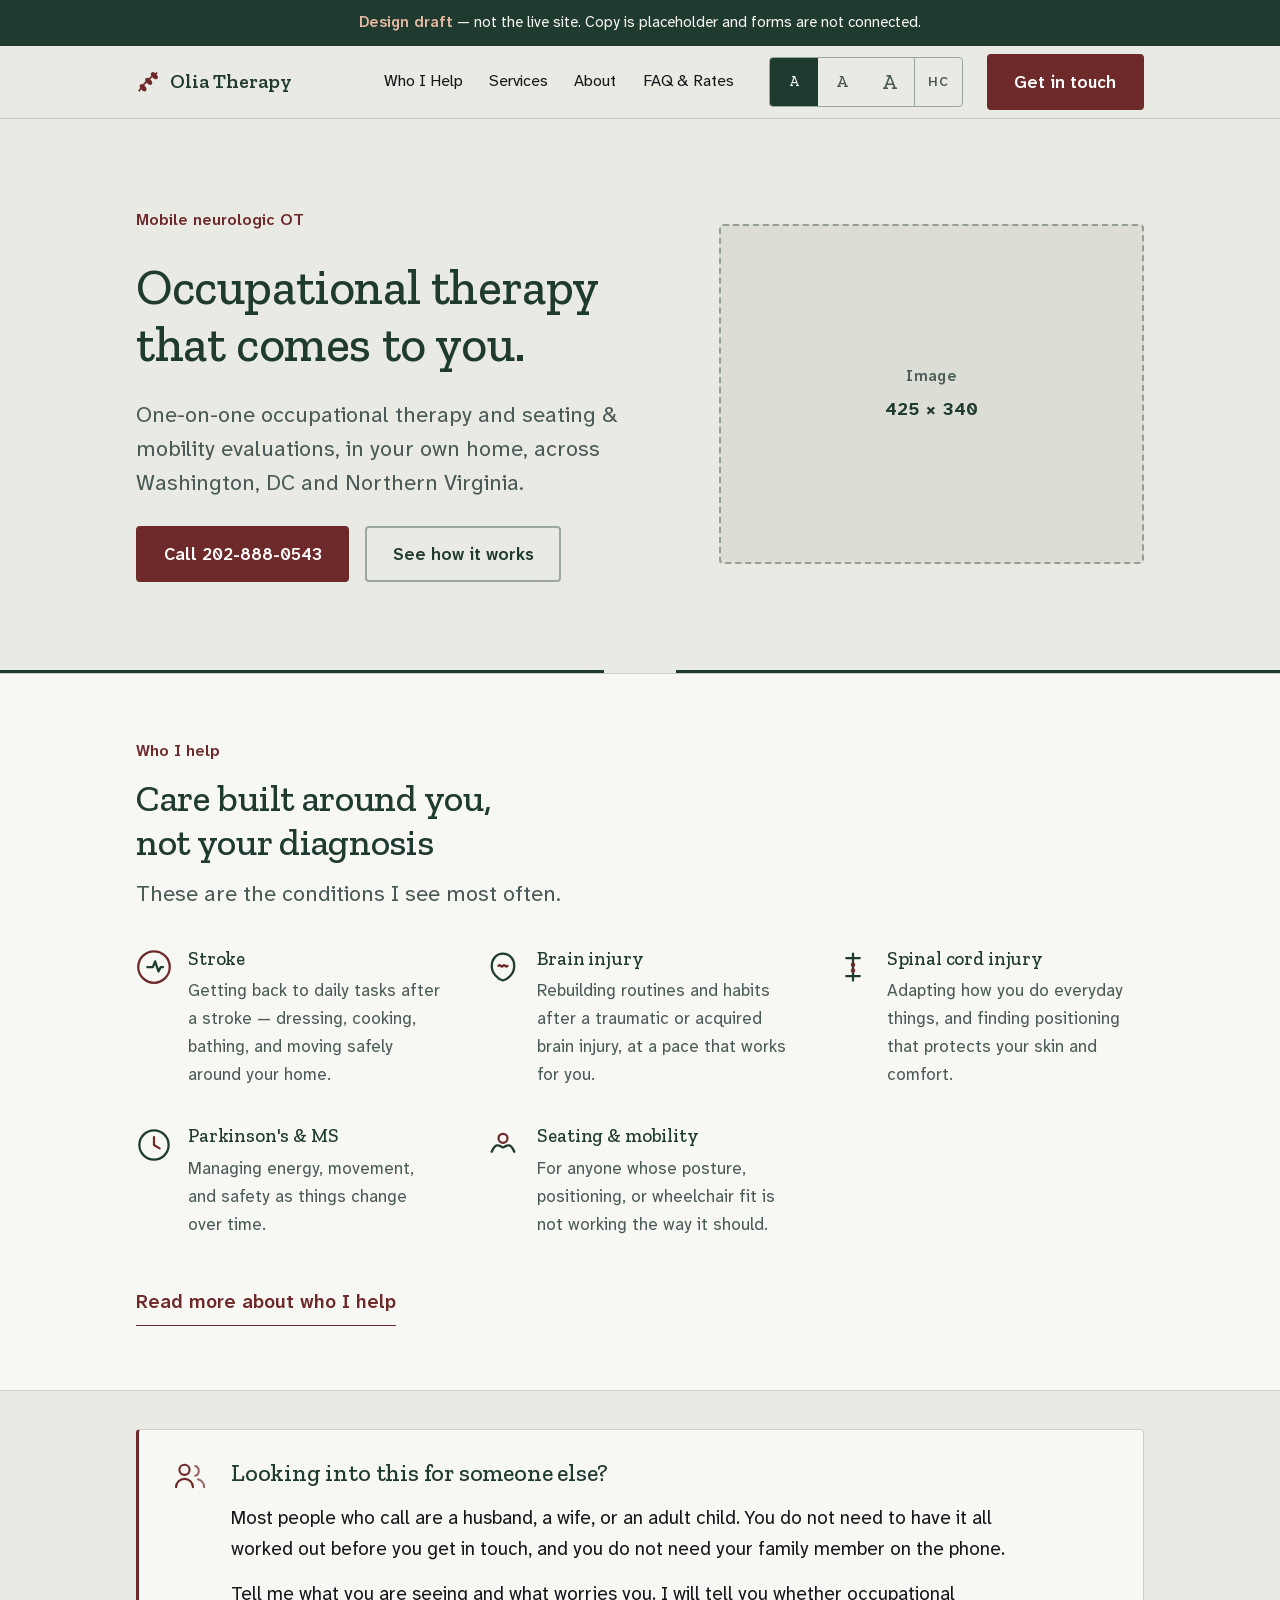
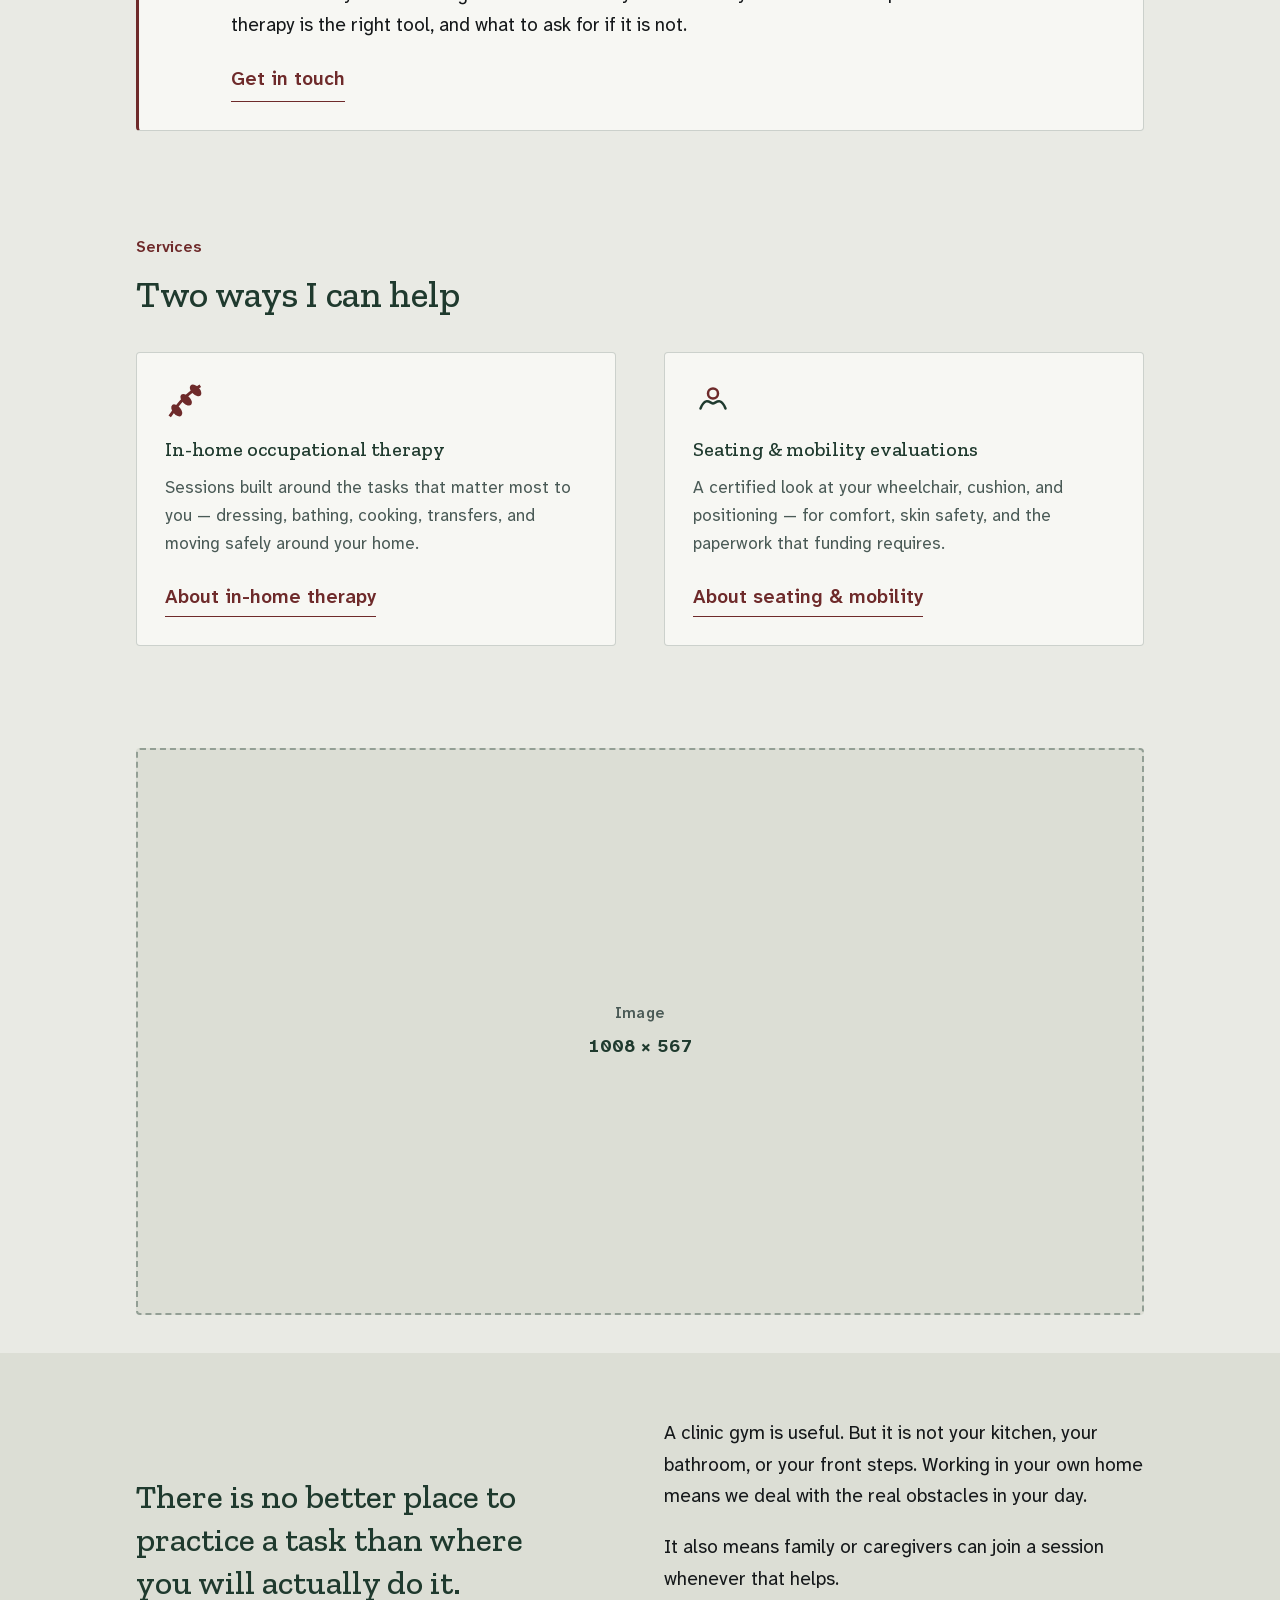
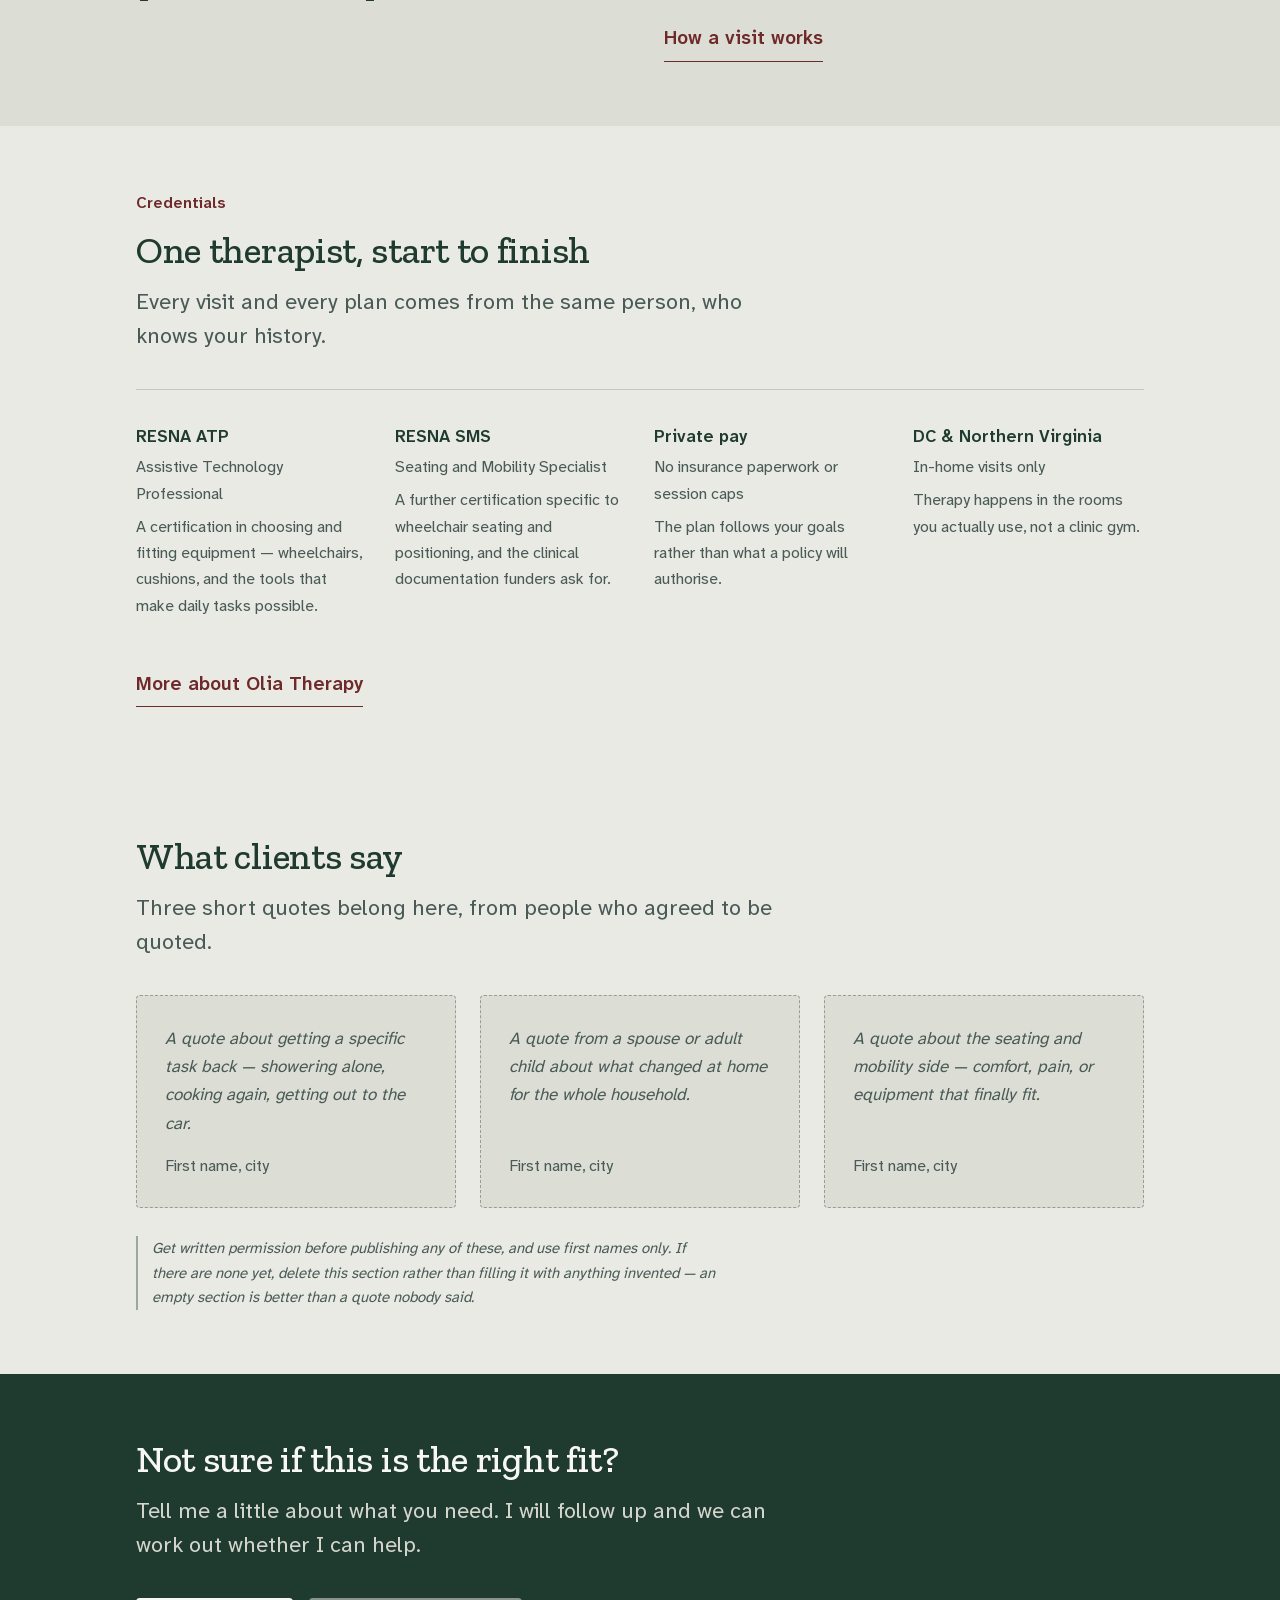
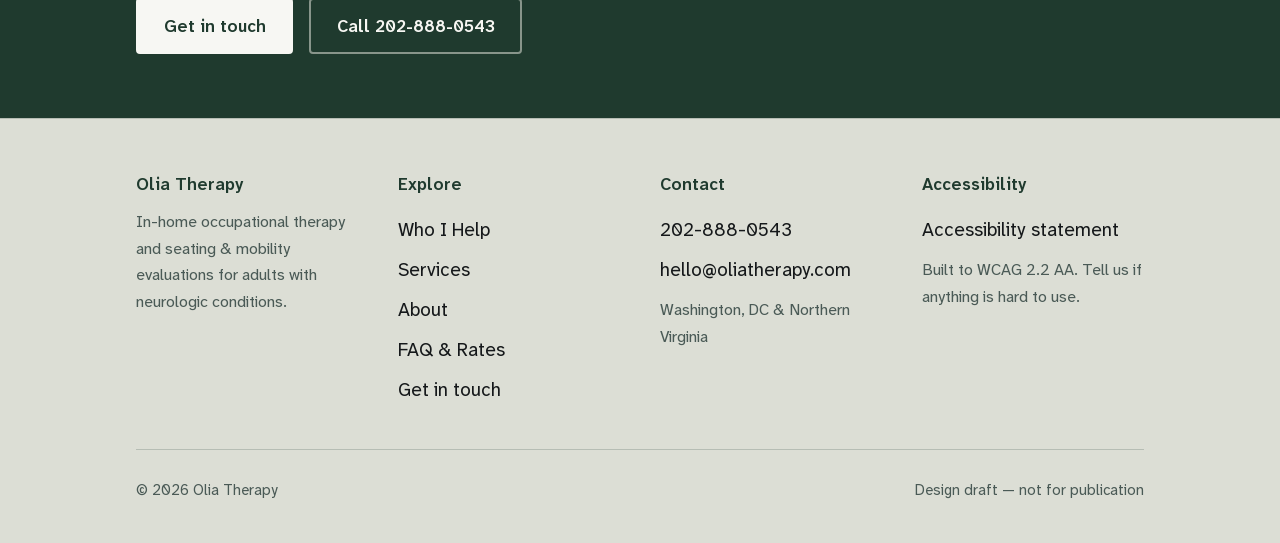
==== commit ea206585: "Restore the original icons instead of my redrawn ones I had redrawn all six marks during the redesig" ====
--- a/index.html
+++ b/index.html
@@ -24,7 +24,7 @@
 <a class="skip" href="#main">Skip to main content</a>
 
 <svg class="visually-hidden" aria-hidden="true" focusable="false" xmlns="http://www.w3.org/2000/svg">
-  <symbol id="i-branch" viewBox="0 0 32 32"><path d="M4 28C9 21 13 14 28 4" fill="none" stroke="currentColor" stroke-width="2" stroke-linecap="round"/><ellipse cx="9.5" cy="23" rx="3" ry="5.2" transform="rotate(-40 9.5 23)" fill="currentColor"/><ellipse cx="16.5" cy="15.5" rx="3" ry="5.2" transform="rotate(-45 16.5 15.5)" fill="currentColor" opacity=".75"/><ellipse cx="24" cy="8" rx="3" ry="5.2" transform="rotate(-45 24 8)" fill="currentColor"/></symbol>
+  <symbol id="i-branch" viewBox="0 0 34 34" fill="none"><path d="M4 30 C 10 22, 14 14, 30 4" stroke="var(--accent)" stroke-width="2.5"/><ellipse cx="10" cy="25" rx="3.5" ry="6" transform="rotate(-40 10 25)" fill="var(--accent)"/><ellipse cx="18" cy="16" rx="3.5" ry="6" transform="rotate(-45 18 16)" fill="var(--accent)"/><ellipse cx="26" cy="8" rx="3.5" ry="6" transform="rotate(-45 26 8)" fill="var(--accent)"/></symbol>
   <symbol id="i-phone" viewBox="0 0 24 24"><path d="M6.5 3h3l1.5 4-2 1.5a12 12 0 0 0 6.5 6.5L17 13l4 1.5v3a2.5 2.5 0 0 1-2.8 2.5C10.4 19.3 4.7 13.6 4 5.8A2.5 2.5 0 0 1 6.5 3Z" fill="none" stroke="currentColor" stroke-width="1.9" stroke-linejoin="round"/></symbol>
   <symbol id="i-mail" viewBox="0 0 24 24"><rect x="2.75" y="5" width="18.5" height="14" rx="2" fill="none" stroke="currentColor" stroke-width="1.9"/><path d="m3.5 6.5 8.5 6.5 8.5-6.5" fill="none" stroke="currentColor" stroke-width="1.9" stroke-linecap="round" stroke-linejoin="round"/></symbol>
   <symbol id="i-menu" viewBox="0 0 24 24"><path d="M4 7h16M4 12h16M4 17h16" fill="none" stroke="currentColor" stroke-width="2" stroke-linecap="round"/></symbol>
@@ -33,11 +33,11 @@
   <symbol id="i-chevron" viewBox="0 0 24 24"><path d="m6 9.5 6 6 6-6" fill="none" stroke="currentColor" stroke-width="2" stroke-linecap="round" stroke-linejoin="round"/></symbol>
   <symbol id="i-info" viewBox="0 0 24 24"><circle cx="12" cy="12" r="9.25" fill="none" stroke="currentColor" stroke-width="1.9"/><path d="M12 11v5.5M12 7.6v.9" stroke="currentColor" stroke-width="2" stroke-linecap="round"/></symbol>
   <symbol id="i-people" viewBox="0 0 32 32"><circle cx="12" cy="10.5" r="4.5" fill="none" stroke="currentColor" stroke-width="1.9"/><path d="M4.5 26c0-4.1 3.4-7.5 7.5-7.5s7.5 3.4 7.5 7.5" fill="none" stroke="currentColor" stroke-width="1.9" stroke-linecap="round"/><path d="M21.5 7.2a4.5 4.5 0 0 1 0 8.6M24 18.9c3.1.9 5.5 3.8 5.5 7.1" fill="none" stroke="currentColor" stroke-width="1.9" stroke-linecap="round" opacity=".7"/></symbol>
-  <symbol id="i-stroke" viewBox="0 0 32 32"><circle cx="16" cy="16" r="13" fill="none" stroke="currentColor" stroke-width="1.9"/><path d="M8.5 16h4.2l2.1-4.8 3.1 9.4 2-4.6h3.6" fill="none" stroke="currentColor" stroke-width="2.1" stroke-linecap="round" stroke-linejoin="round" opacity=".85"/></symbol>
-  <symbol id="i-brain" viewBox="0 0 32 32"><path d="M16 4c5.5 0 9.5 4.6 9.5 10.3 0 6.6-5.6 11.4-9.5 12.5-3.9-1.1-9.5-5.9-9.5-12.5C6.5 8.6 10.5 4 16 4Z" fill="none" stroke="currentColor" stroke-width="1.9"/><path d="M11.5 15.2c1.7-1.9 1.7 2 3.4.1 1.7-1.9 1.7 2 3.4.1M16 20.5v3" fill="none" stroke="currentColor" stroke-width="1.9" stroke-linecap="round" opacity=".85"/></symbol>
-  <symbol id="i-spine" viewBox="0 0 32 32"><path d="M16 4.5v23" fill="none" stroke="currentColor" stroke-width="1.9" stroke-linecap="round"/><path d="M11 8h10M11 27.5h10" fill="none" stroke="currentColor" stroke-width="1.9" stroke-linecap="round" opacity=".6"/><circle cx="16" cy="13" r="2.4" fill="currentColor" opacity=".85"/><circle cx="16" cy="19.5" r="2.4" fill="currentColor" opacity=".85"/></symbol>
-  <symbol id="i-progressive" viewBox="0 0 32 32"><circle cx="16" cy="16" r="12.5" fill="none" stroke="currentColor" stroke-width="1.9"/><path d="M16 8.5V16l5.5 3.2" fill="none" stroke="currentColor" stroke-width="2.1" stroke-linecap="round" stroke-linejoin="round" opacity=".85"/></symbol>
-  <symbol id="i-seating" viewBox="0 0 32 32"><circle cx="12.5" cy="22" r="6.5" fill="none" stroke="currentColor" stroke-width="1.9"/><path d="M12.5 22h8.5l3-6.5" fill="none" stroke="currentColor" stroke-width="1.9" stroke-linecap="round" stroke-linejoin="round"/><path d="M12.5 22V11h6" fill="none" stroke="currentColor" stroke-width="1.9" stroke-linecap="round" stroke-linejoin="round" opacity=".85"/><circle cx="24.5" cy="7.5" r="2.6" fill="currentColor" opacity=".85"/></symbol>
+  <symbol id="i-stroke" viewBox="0 0 32 32" fill="none"><circle cx="16" cy="16" r="14" stroke="var(--accent)" stroke-width="2"/><path d="M10 16h5l2-5 3 9 2-4h2" stroke="var(--deep)" stroke-width="2" stroke-linecap="round" stroke-linejoin="round"/></symbol>
+  <symbol id="i-brain" viewBox="0 0 32 32" fill="none"><path d="M16 4 C 22 4 26 9 26 15 C 26 22 20 27 16 28 C 12 27 6 22 6 15 C 6 9 10 4 16 4Z" stroke="var(--deep)" stroke-width="2"/><path d="M12 15 C 14 13 14 17 16 15 C 18 13 18 17 20 15" stroke="var(--accent)" stroke-width="2" stroke-linecap="round"/></symbol>
+  <symbol id="i-spine" viewBox="0 0 32 32" fill="none"><path d="M16 4v24M10 8h12M10 24h12" stroke="var(--deep)" stroke-width="2" stroke-linecap="round"/><circle cx="16" cy="14" r="2" fill="var(--accent)"/><circle cx="16" cy="19" r="2" fill="var(--accent)"/></symbol>
+  <symbol id="i-progressive" viewBox="0 0 32 32" fill="none"><circle cx="16" cy="16" r="13" stroke="var(--deep)" stroke-width="2"/><path d="M16 9v7l5 3" stroke="var(--accent)" stroke-width="2" stroke-linecap="round" stroke-linejoin="round"/></symbol>
+  <symbol id="i-seating" viewBox="0 0 32 32" fill="none"><path d="M6 22c4-10 8-4 10-4s6-6 10 4" stroke="var(--deep)" stroke-width="2" stroke-linecap="round" stroke-linejoin="round"/><circle cx="16" cy="10" r="4" stroke="var(--accent)" stroke-width="2"/></symbol>
 </svg>
 
 <aside class="draft-banner" aria-label="Draft notice">
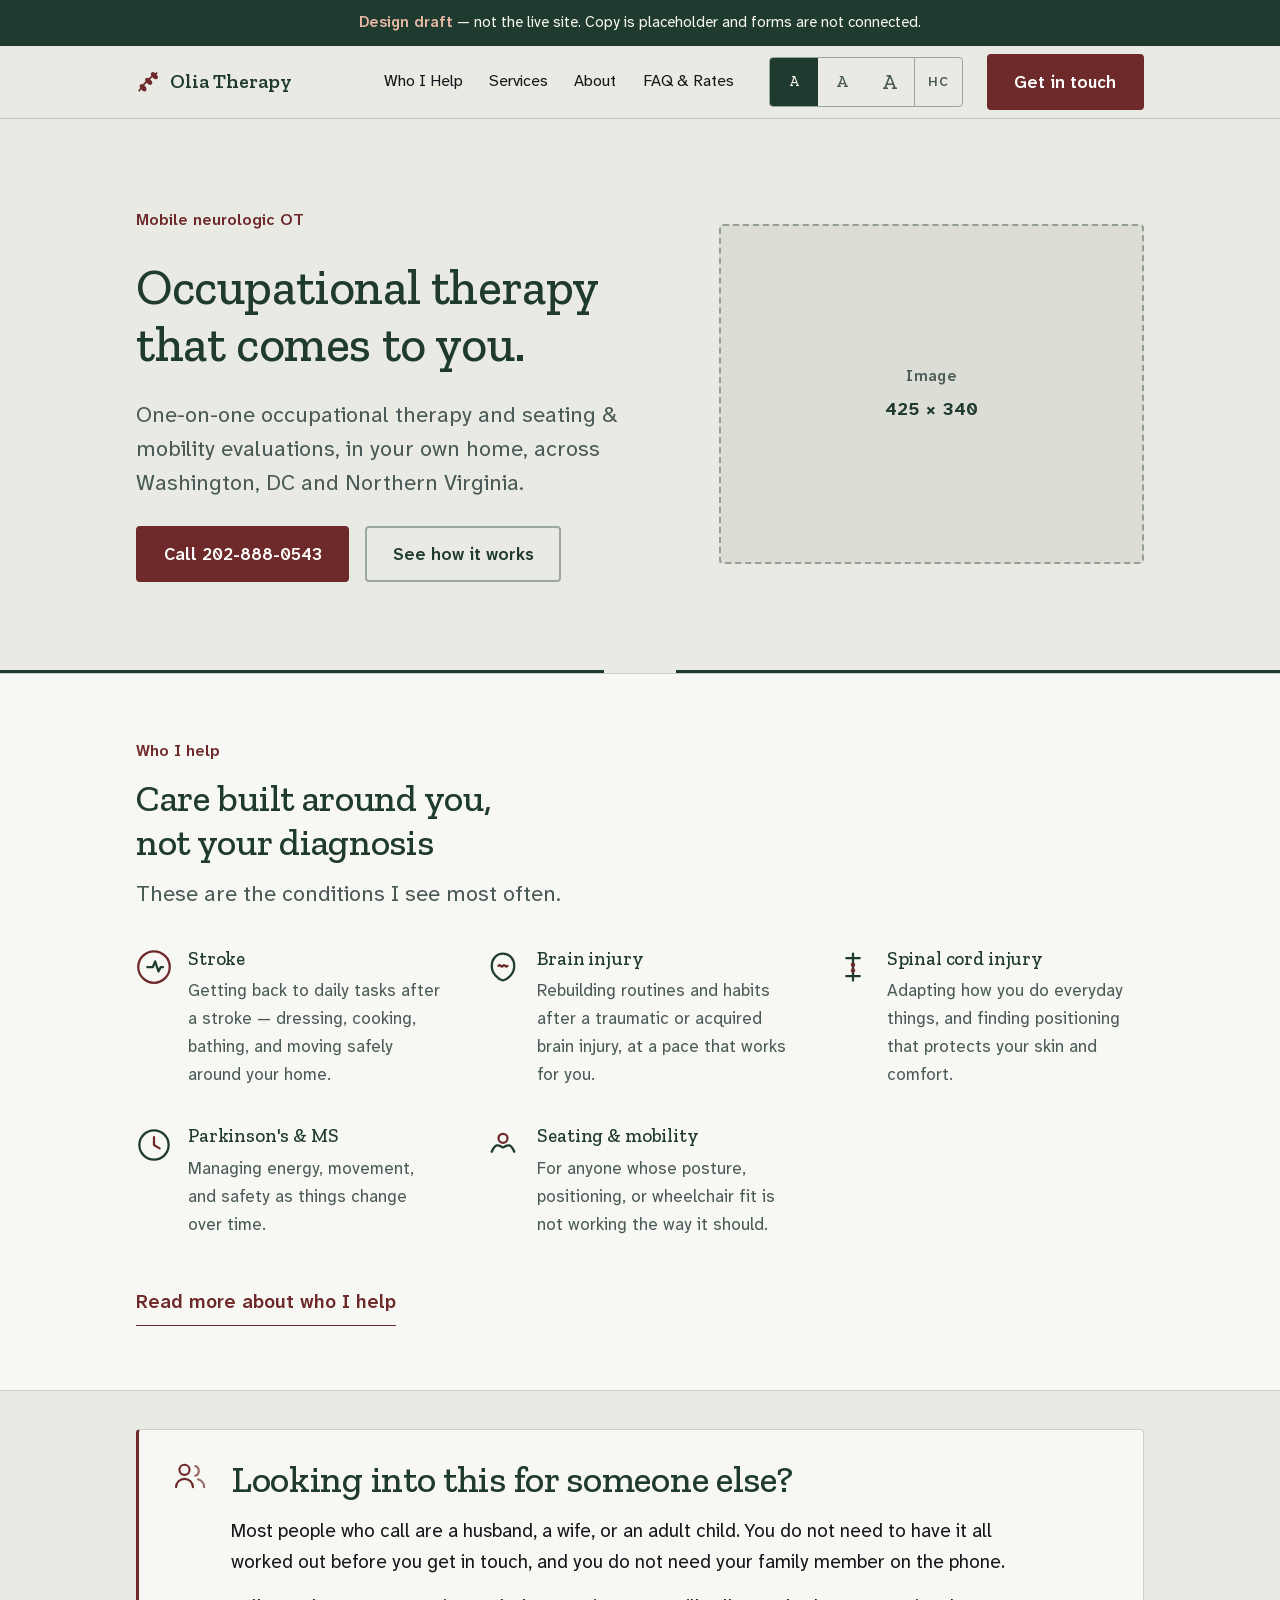
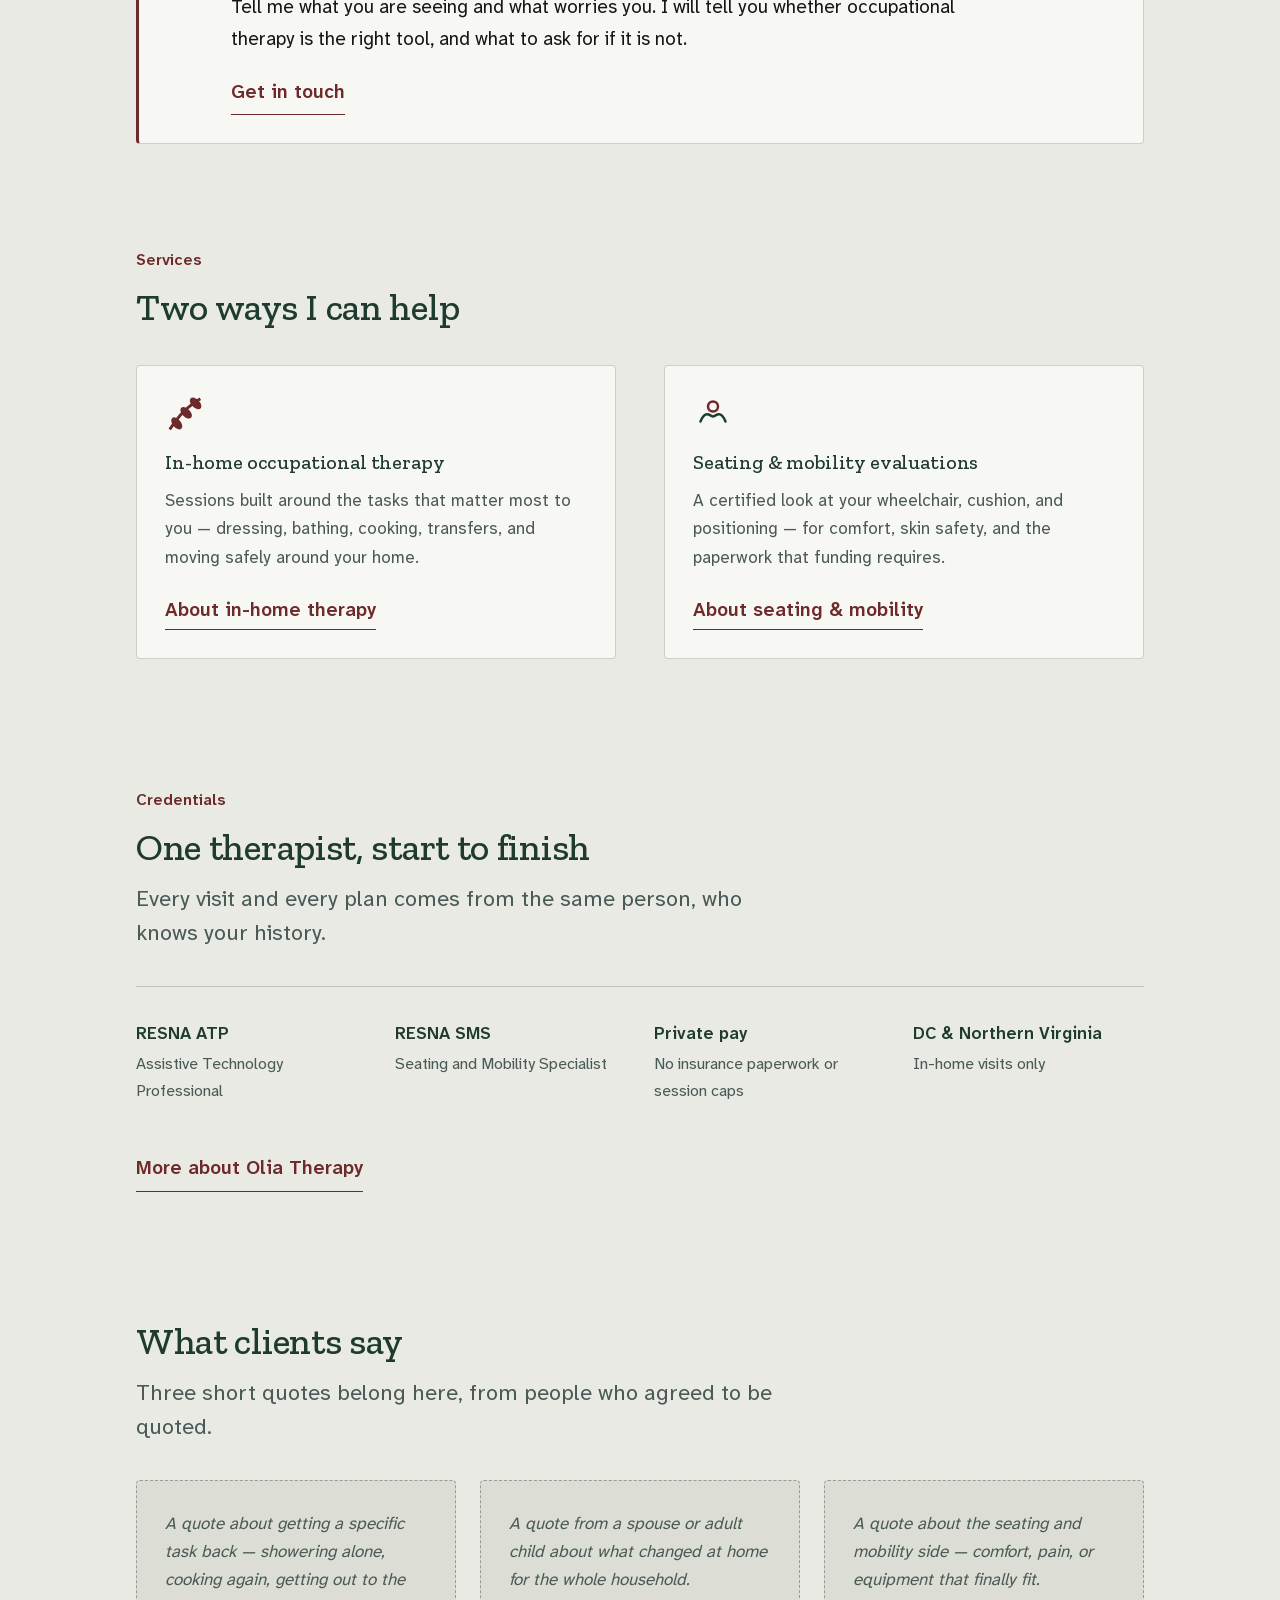
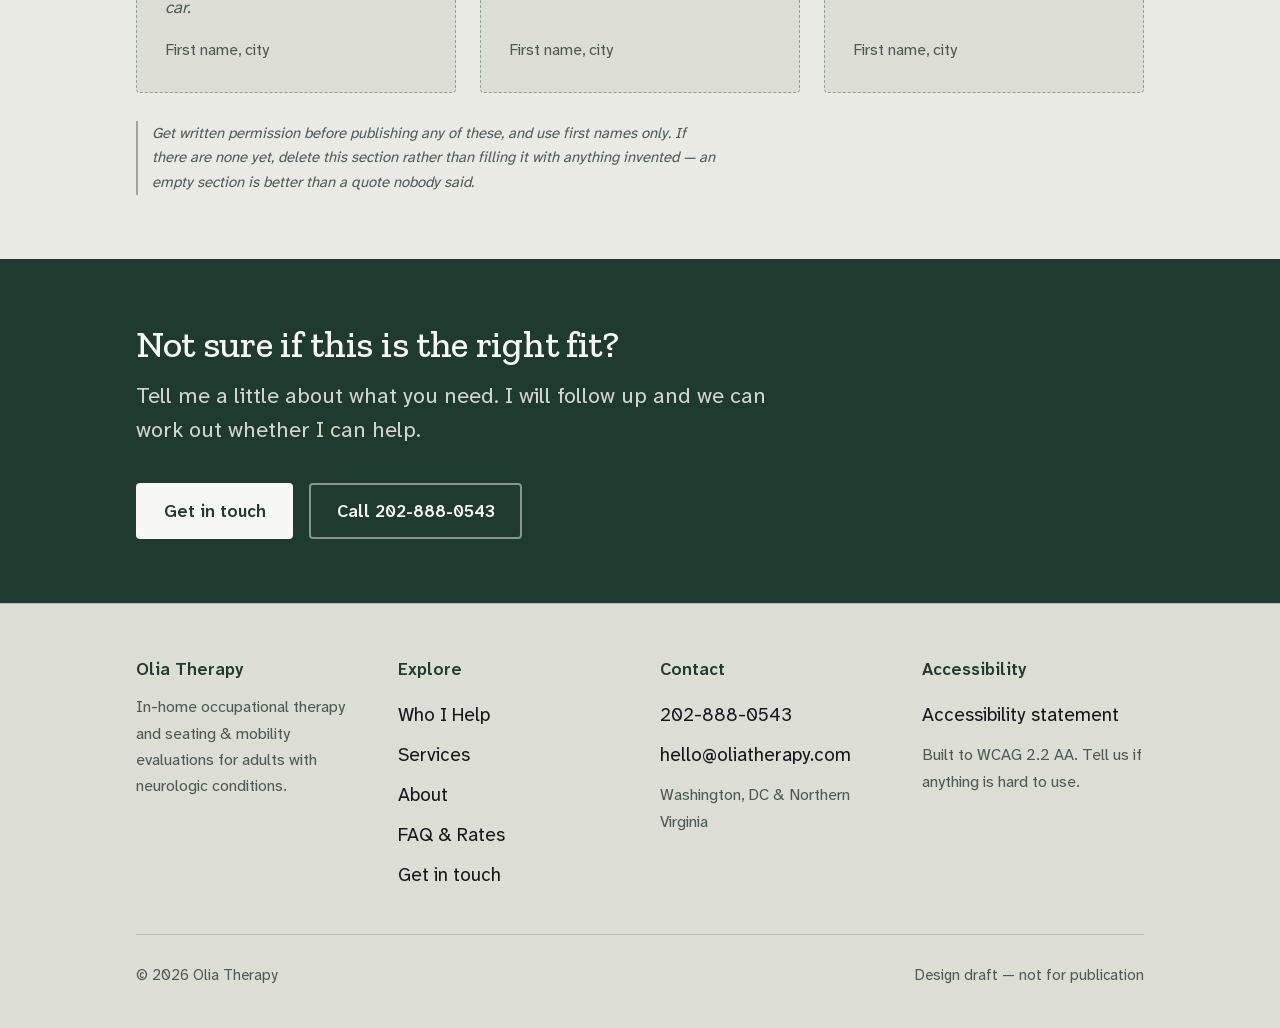
==== commit 1c9ba239: "Content audit: de-duplicate and trim Scanned all seven pages for repeated and unnecessary content. T" ====
--- a/index.html
+++ b/index.html
@@ -189,7 +189,7 @@
       <div class="caregiver">
         <svg aria-hidden="true" focusable="false"><use href="#i-people"/></svg>
         <div class="stack-s">
-          <h3>Looking into this for someone else?</h3>
+          <h2>Looking into this for someone else?</h2>
           <p>Most people who call are a husband, a wife, or an adult child. You do not need to have it all worked out before you get in touch, and you do not need your family member on the phone.</p>
           <p>Tell me what you are seeing and what worries you. I will tell you whether occupational therapy is the right tool, and what to ask for if it is not.</p>
           <a class="link-more" href="contact.html">Get in touch</a>
@@ -221,29 +221,7 @@
     </div>
   </section>
 
-  <section class="section-tight">
-    <div class="wrap">
-      <div class="img-placeholder wide" data-ratio data-ph>
-        <span class="ph-label">Image</span>
-        <span class="ph-dims" data-ph-dims>&mdash;</span>
-      </div>
-    </div>
-  </section>
-
-  <section class="band-sunk">
-    <div class="wrap">
-      <div class="grid-2" style="align-items:center">
-        <blockquote class="pullquote">
-          There is no better place to practice a task than where you will actually do it.
-        </blockquote>
-        <div class="stack">
-          <p>A clinic gym is useful. But it is not your kitchen, your bathroom, or your front steps. Working in your own home means we deal with the real obstacles in your day.</p>
-          <p>It also means family or caregivers can join a session whenever that helps.</p>
-          <a class="link-more" href="services.html">How a visit works</a>
-        </div>
-      </div>
-    </div>
-  </section>
+
 
   <section>
     <div class="wrap">
@@ -257,22 +235,18 @@
         <div class="credential">
           <p class="credential-name">RESNA ATP</p>
           <p>Assistive Technology Professional</p>
-          <p class="credential-what">A certification in choosing and fitting equipment &mdash; wheelchairs, cushions, and the tools that make daily tasks possible.</p>
         </div>
         <div class="credential">
           <p class="credential-name">RESNA SMS</p>
           <p>Seating and Mobility Specialist</p>
-          <p class="credential-what">A further certification specific to wheelchair seating and positioning, and the clinical documentation funders ask for.</p>
         </div>
         <div class="credential">
           <p class="credential-name">Private pay</p>
           <p>No insurance paperwork or session caps</p>
-          <p class="credential-what">The plan follows your goals rather than what a policy will authorise.</p>
         </div>
         <div class="credential">
           <p class="credential-name">DC &amp; Northern Virginia</p>
           <p>In-home visits only</p>
-          <p class="credential-what">Therapy happens in the rooms you actually use, not a clinic gym.</p>
         </div>
       </div>
       <p style="margin-top:2.5rem">
